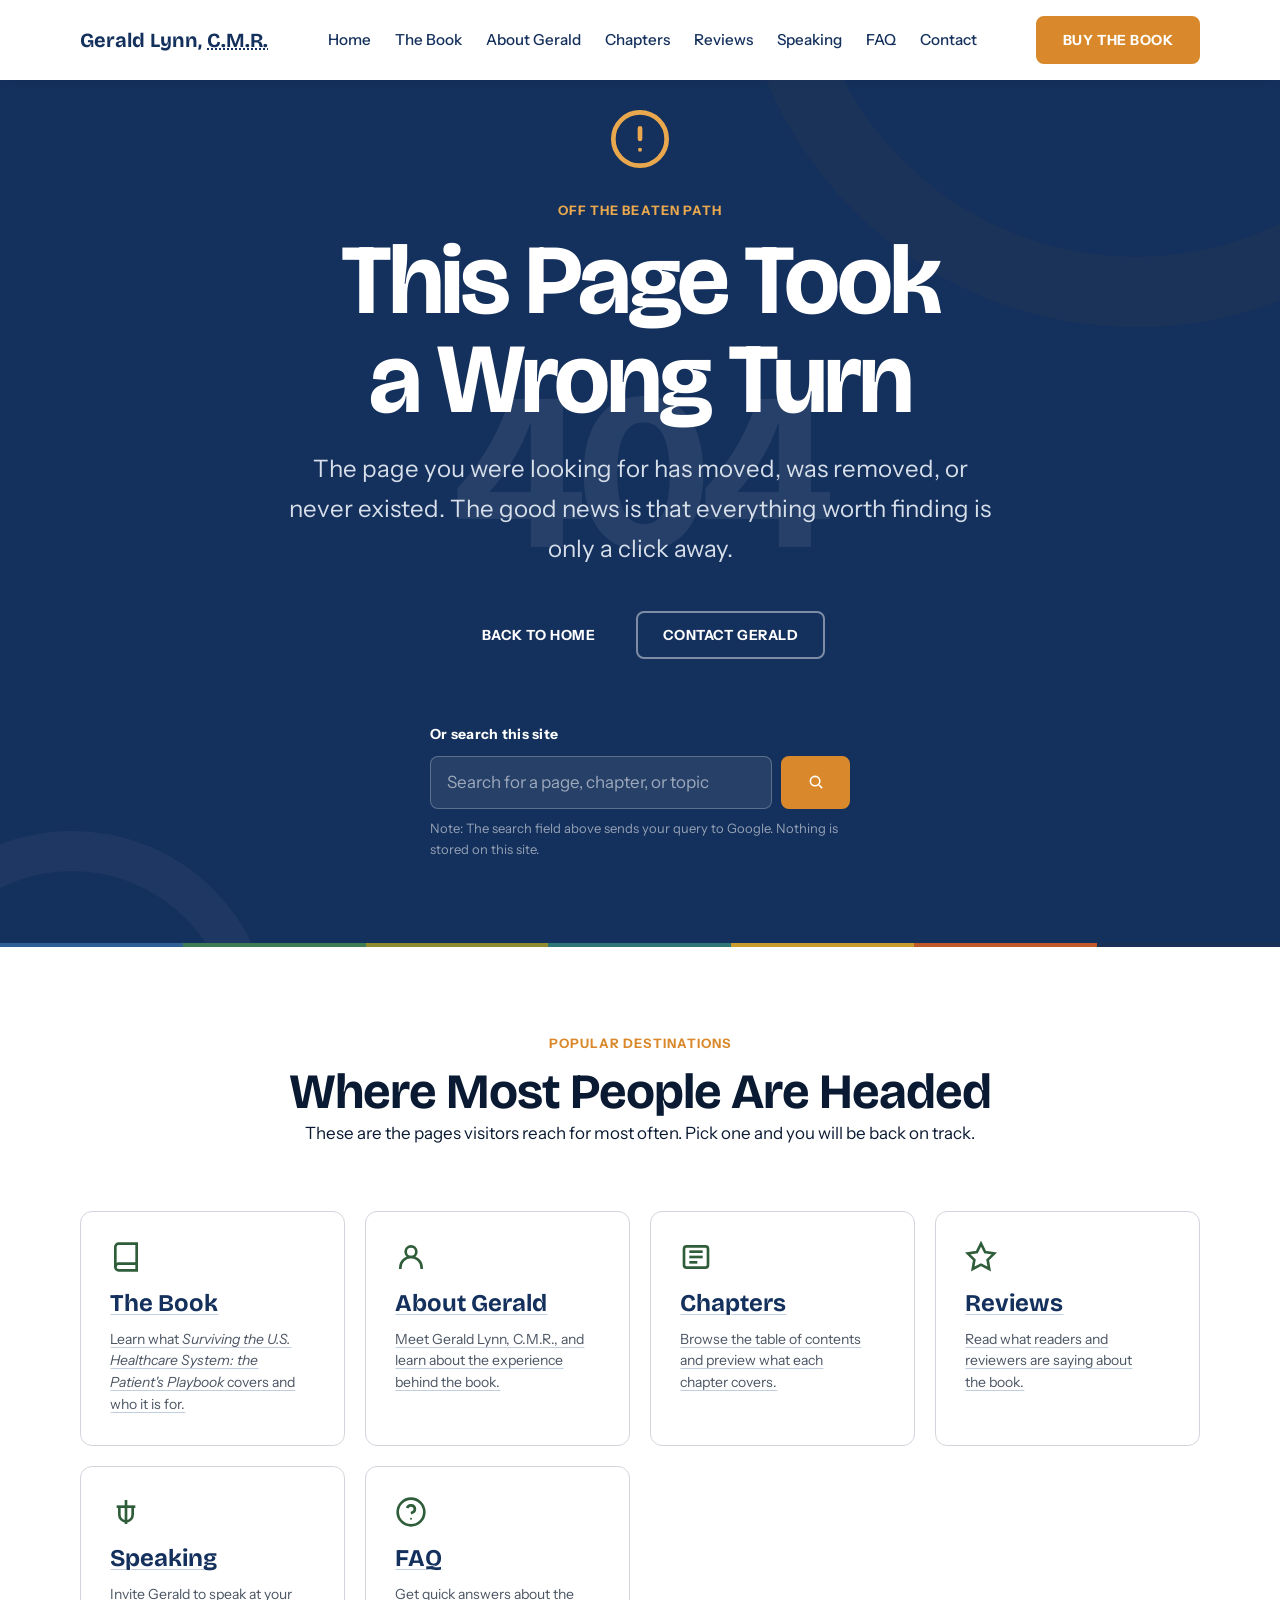
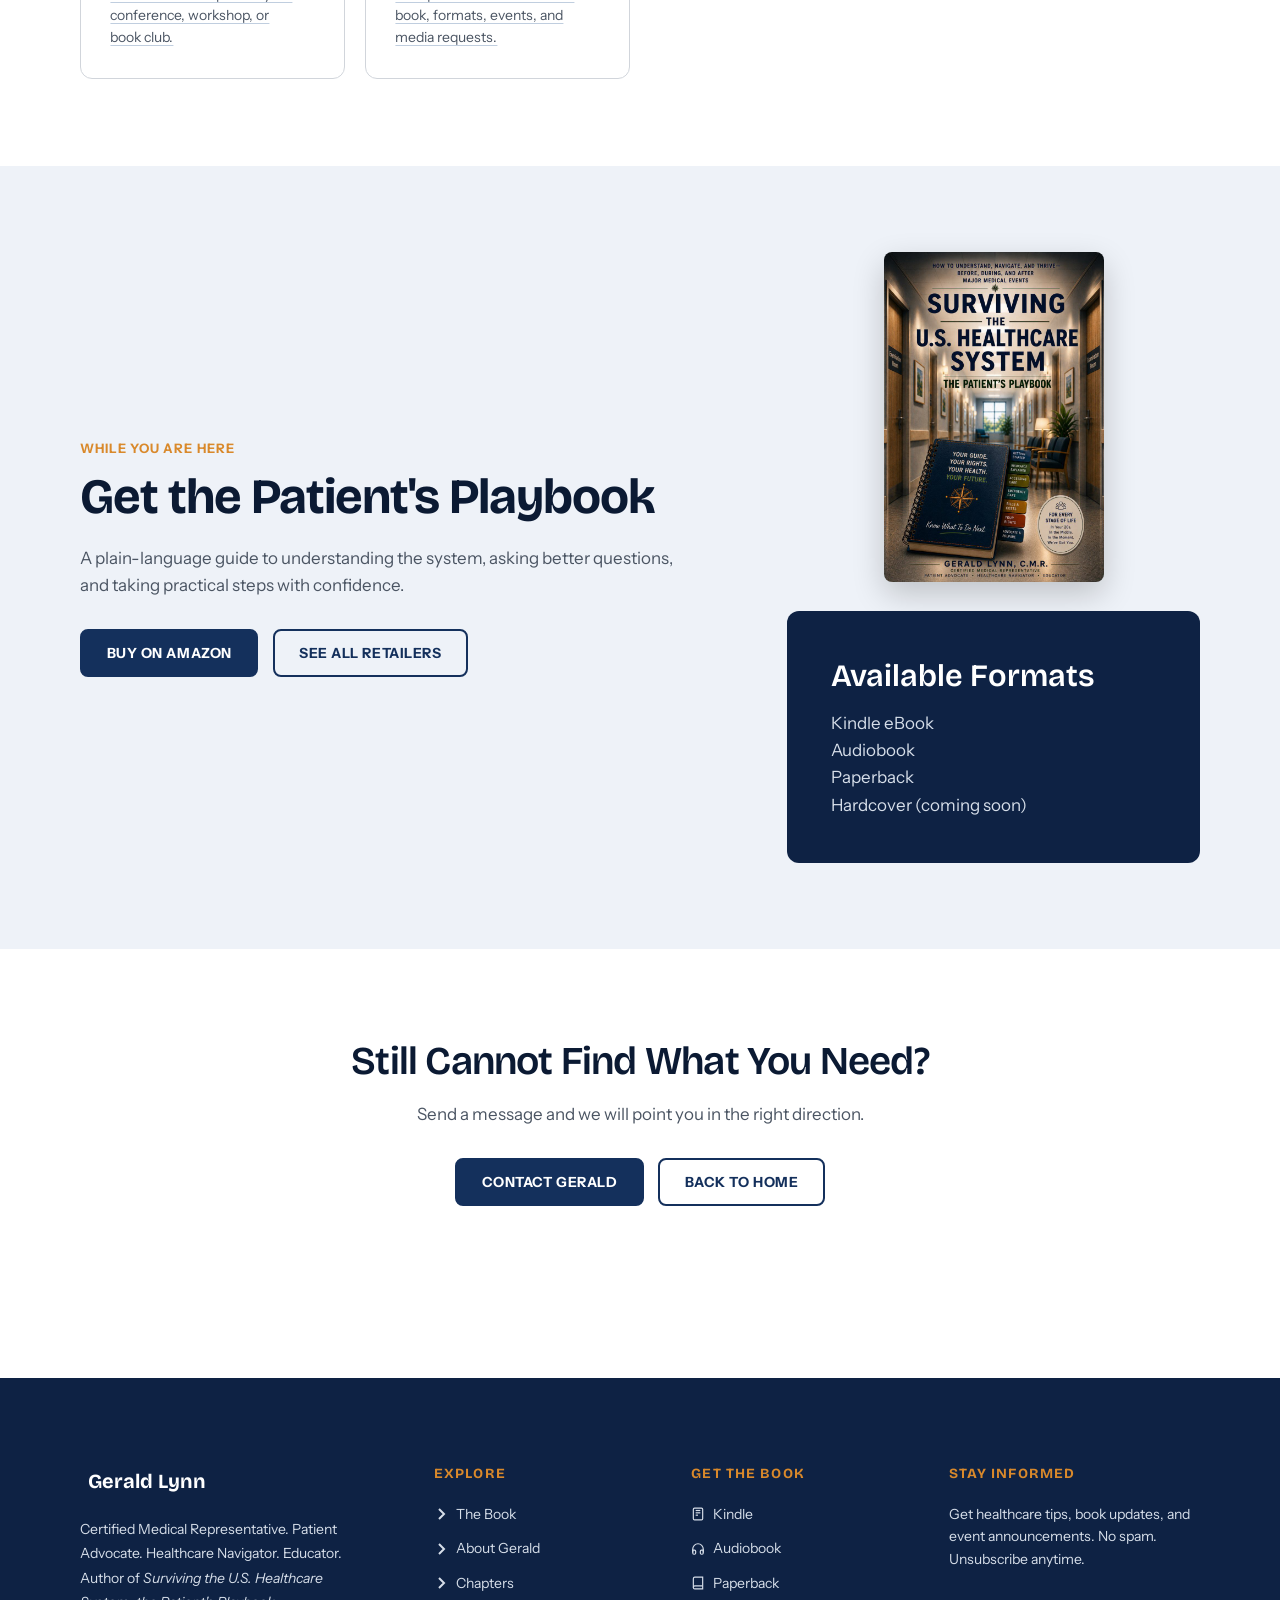
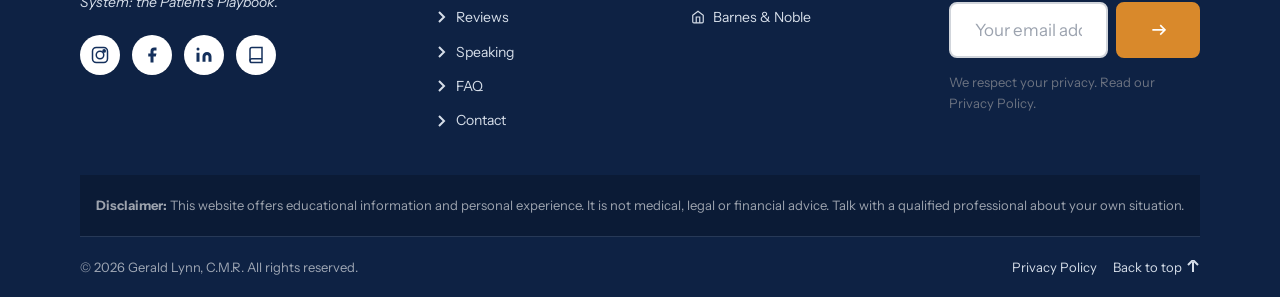
==== 404/index.html @ d7d0b66f "Add files via upload" ====
<!DOCTYPE html>
<html lang="en" dir="ltr">
<head>
  <!-- ==================================================================
       Gerald Lynn, C.M.R. - 404 Not Found
       File: 404.html  (ROOT LEVEL)
       Note: This page is served for any missing URL. All asset and link
       paths are ROOT-RELATIVE (start with /) so they resolve correctly
       no matter which URL triggered the error.
       ================================================================== -->
  <meta charset="UTF-8">
  <meta name="viewport" content="width=device-width, initial-scale=1.0">
  <meta http-equiv="X-UA-Compatible" content="IE=edge">

  <!-- Primary Meta -->
  <title>Page Not Found | Gerald Lynn, C.M.R.</title>
  <meta name="description" content="The page you were looking for could not be found. Use the links below to get back to the book, about Gerald, or the contact page.">
  <meta name="author" content="Gerald Lynn, C.M.R.">
  <meta name="robots" content="noindex, follow">

  <!-- Open Graph -->
  <meta property="og:type" content="website">
  <meta property="og:title" content="Page Not Found | Gerald Lynn, C.M.R.">
  <meta property="og:description" content="The page you were looking for could not be found.">
  <meta property="og:url" content="https://authorgeraldlynn.com/404.html">
  <meta property="og:site_name" content="Gerald Lynn, C.M.R.">
  <!-- TODO: Replace with actual OG image once Gerald provides one -->
  <meta property="og:image" content="https://authorgeraldlynn.com/assets/images/book-cover-front-800w.jpg">
  <meta property="og:image:width" content="800">
  <meta property="og:image:height" content="1200">
  <meta property="og:locale" content="en_US">

  <!-- Twitter Card -->
  <meta name="twitter:card" content="summary_large_image">
  <meta name="twitter:title" content="Page Not Found | Gerald Lynn, C.M.R.">
  <meta name="twitter:description" content="The page you were looking for could not be found.">
  <!-- TODO: Replace with actual Twitter image -->
  <meta name="twitter:image" content="https://authorgeraldlynn.com/assets/images/book-cover-front-800w.jpg">

  <!-- Favicon (TODO: Gerald to provide favicon files) -->
  <link rel="icon" href="/favicon.ico" sizes="any">
  <link rel="icon" href="/favicon.svg" type="image/svg+xml">
  <link rel="apple-touch-icon" href="/apple-touch-icon.png">

  <!-- Preconnect for Google Fonts -->
  <link rel="preconnect" href="https://fonts.googleapis.com">
  <link rel="preconnect" href="https://fonts.gstatic.com" crossorigin>

  <!-- Google Fonts: Bricolage Grotesque + Instrument Sans -->
  <link
    href="https://fonts.googleapis.com/css2?family=Bricolage+Grotesque:wght@600;700&family=Instrument+Sans:wght@400;500;700&display=swap"
    rel="stylesheet"
  >

  <!-- Stylesheets (ROOT-RELATIVE) -->
  <link rel="stylesheet" href="/css/style.css">
  <link rel="stylesheet" href="/css/header.css">
  <link rel="stylesheet" href="/css/footer.css">
  <link rel="stylesheet" href="/css/responsive.css">

  <!-- Optional: Page-specific polish for the 404 layout -->
  <style>
    /* Kept minimal and scoped so it does not leak into other pages. */
    .error-hero {
      position: relative;
      padding: var(--sp-4xl, 6rem) 0 var(--sp-3xl, 4rem);
      overflow: hidden;
    }
    .error-hero__code {
      font-family: "Bricolage Grotesque", sans-serif;
      font-weight: 700;
      font-size: clamp(6rem, 22vw, 14rem);
      line-height: 0.85;
      letter-spacing: -0.04em;
      color: var(--white);
      opacity: 0.08;
      position: absolute;
      inset: 0;
      display: flex;
      align-items: center;
      justify-content: center;
      user-select: none;
      pointer-events: none;
    }
    .error-hero__inner {
      position: relative;
      z-index: 2;
      max-width: 720px;
      margin: 0 auto;
      text-align: center;
    }
    .error-hero__icon {
      width: 64px;
      height: 64px;
      margin: 0 auto var(--sp-lg, 1.5rem);
      color: var(--gold-light, #e8c98a);
    }
    .error-hero__title {
      color: var(--white);
      margin-bottom: var(--sp-md, 1rem);
    }
    .error-hero__text {
      color: var(--text-on-navy, rgba(255,255,255,0.82));
      font-size: var(--fs-lg, 1.125rem);
      line-height: 1.65;
      margin-bottom: var(--sp-xl, 2rem);
    }
    .error-hero__actions {
      display: flex;
      flex-wrap: wrap;
      gap: var(--sp-sm, 0.75rem);
      justify-content: center;
    }
    .error-search {
      margin-top: var(--sp-2xl, 3rem);
      max-width: 420px;
      margin-left: auto;
      margin-right: auto;
      text-align: left;
    }
    .error-search__label {
      display: block;
      color: var(--white);
      font-size: var(--fs-sm, 0.875rem);
      font-weight: 700;
      margin-bottom: var(--sp-xs, 0.5rem);
      letter-spacing: 0.02em;
    }
    .error-search__form {
      display: flex;
      gap: var(--sp-xs, 0.5rem);
    }
    .error-search__input {
      flex: 1 1 auto;
      min-width: 0;
      padding: 0.75rem 1rem;
      border-radius: var(--radius-md, 8px);
      border: 1px solid rgba(255,255,255,0.25);
      background: rgba(255,255,255,0.08);
      color: var(--white);
      font-family: inherit;
      font-size: var(--fs-base, 1rem);
    }
    .error-search__input::placeholder {
      color: rgba(255,255,255,0.55);
    }
    .error-search__input:focus {
      outline: 2px solid var(--gold-light, #e8c98a);
      outline-offset: 2px;
      background: rgba(255,255,255,0.14);
    }
    .error-search__note {
      margin-top: var(--sp-xs, 0.5rem);
      font-size: var(--fs-xs, 0.75rem);
      color: rgba(255,255,255,0.55);
    }
    .error-links {
      display: grid;
      grid-template-columns: repeat(auto-fit, minmax(220px, 1fr));
      gap: var(--sp-md, 1rem);
    }
    .error-link-card {
      display: block;
      height: 100%;
      padding: var(--sp-lg, 1.5rem);
      background: var(--white, #fff);
      border: 1px solid var(--gray-200, #e5e5e5);
      border-radius: var(--radius-lg, 12px);
      text-decoration: none;
      transition: transform 0.2s ease, box-shadow 0.2s ease, border-color 0.2s ease;
    }
    .error-link-card:hover,
    .error-link-card:focus-visible {
      transform: translateY(-2px);
      box-shadow: 0 10px 30px rgba(0,0,0,0.08);
      border-color: var(--forest, #2f5d50);
      text-decoration: none;
    }
    .error-link-card__icon {
      width: 32px;
      height: 32px;
      color: var(--forest, #2f5d50);
      margin-bottom: var(--sp-sm, 0.75rem);
    }
    .error-link-card__title {
      font-family: "Bricolage Grotesque", sans-serif;
      font-weight: 700;
      font-size: var(--fs-lg, 1.125rem);
      color: var(--navy, #12263a);
      margin-bottom: var(--sp-xs, 0.5rem);
    }
    .error-link-card__desc {
      font-size: var(--fs-sm, 0.875rem);
      color: var(--text-secondary, #4a5568);
      line-height: 1.55;
      margin: 0;
    }
  </style>
</head>

<body class="page-404">

  <!-- Skip to main content (accessibility) -->
  <a href="#main-content" class="skip-link">Skip to main content</a>

  <!-- ================================================================
       SITE HEADER (ROOT-RELATIVE LINKS)
       ================================================================ -->
  <header class="site-header" role="banner">
    <div class="header__inner">

      <!-- Logo / Wordmark -->
      <a href="/index.html" class="header__logo" aria-label="Gerald Lynn, C.M.R., homepage">
        <span class="header__wordmark">Gerald Lynn, <abbr title="Certified Medical Representative">C.M.R.</abbr></span>
      </a>

      <!-- Main Navigation -->
      <nav class="nav" aria-label="Main navigation">
        <button class="nav__toggle" aria-expanded="false" aria-controls="nav-menu" aria-label="Open navigation menu" type="button">
          <span class="nav__toggle-bar"></span>
          <span class="nav__toggle-bar"></span>
          <span class="nav__toggle-bar"></span>
        </button>

        <ul class="nav__list" id="nav-menu" role="list">
          <li class="nav__item"><a href="/index.html" class="nav__link">Home</a></li>
          <li class="nav__item"><a href="/about/index.html" class="nav__link">The Book</a></li>
          <li class="nav__item"><a href="/author/index.html" class="nav__link">About Gerald</a></li>
          <li class="nav__item"><a href="/chapters/index.html" class="nav__link">Chapters</a></li>
          <li class="nav__item"><a href="/reviews/index.html" class="nav__link">Reviews</a></li>
          <li class="nav__item"><a href="/speaking/index.html" class="nav__link">Speaking</a></li>
          <li class="nav__item"><a href="/faq/index.html" class="nav__link">FAQ</a></li>
          <li class="nav__item"><a href="/contact/index.html" class="nav__link">Contact</a></li>
        </ul>
      </nav>

      <!-- Buy CTA -->
      <a href="https://www.amazon.com/dp/B0FXCZVW2J" class="btn btn--gold btn--sm header__cta" data-config="kindleUrl">
        Buy the Book
      </a>

    </div>
  </header>

  <!-- ================================================================
       MAIN CONTENT
       ================================================================ -->
  <main id="main-content" tabindex="-1">

    <!-- ==============================================================
         SECTION 1: 404 HERO
         ============================================================== -->
    <section class="page-hero page-hero--navy error-hero" aria-labelledby="error-heading">
      <div class="page-hero__pattern"></div>
      <div class="error-hero__code" aria-hidden="true">404</div>
      <div class="container">
        <div class="error-hero__inner reveal">

          <!-- Icon -->
          <svg class="error-hero__icon" viewBox="0 0 24 24" fill="none" stroke="currentColor" stroke-width="1.75" stroke-linecap="round" stroke-linejoin="round" aria-hidden="true">
            <circle cx="12" cy="12" r="10"/>
            <line x1="12" y1="8" x2="12" y2="12"/>
            <circle cx="12" cy="16" r="0.75" fill="currentColor" stroke="none"/>
          </svg>

          <span class="overline" style="color: var(--gold-light);">Off the Beaten Path</span>
          <h1 id="error-heading" class="display error-hero__title">
            This Page Took a Wrong Turn
          </h1>
          <p class="error-hero__text">
            The page you were looking for has moved, was removed, or never existed. The good news is that everything worth finding is only a click away.
          </p>

          <div class="error-hero__actions">
            <a href="/index.html" class="btn btn--primary btn--lg">Back to Home</a>
            <a href="/contact/index.html" class="btn btn--outline btn--lg" style="color: var(--white); border-color: rgba(255,255,255,0.45);">Contact Gerald</a>
          </div>

          <!-- Search form (uses Google site search; no server needed) -->
          <div class="error-search">
            <label for="error-search-input" class="error-search__label">Or search this site</label>
            <form class="error-search__form" action="https://www.google.com/search" method="GET" role="search">
              <input type="hidden" name="q" value="site:authorgeraldlynn.com">
              <input
                type="search"
                id="error-search-input"
                name="q"
                class="error-search__input"
                placeholder="Search for a page, chapter, or topic"
                aria-label="Search this site"
                autocomplete="off"
              >
              <button type="submit" class="btn btn--gold" aria-label="Search">
                <svg viewBox="0 0 20 20" width="18" height="18" fill="none" stroke="currentColor" stroke-width="2" aria-hidden="true">
                  <circle cx="9" cy="9" r="6"/>
                  <line x1="14" y1="14" x2="18" y2="18"/>
                </svg>
              </button>
            </form>
            <p class="error-search__note">
              Note: The search field above sends your query to Google. Nothing is stored on this site.
            </p>
          </div>

        </div>
      </div>
    </section>

    <!-- ==============================================================
         SECTION 2: POPULAR DESTINATIONS
         ============================================================== -->
    <section class="section" aria-labelledby="error-links-heading">
      <div class="container">

        <div class="section__header text-center reveal">
          <span class="overline">Popular Destinations</span>
          <h2 id="error-links-heading" class="section__title">Where Most People Are Headed</h2>
          <p class="section__subtitle">
            These are the pages visitors reach for most often. Pick one and you will be back on track.
          </p>
        </div>

        <div class="error-links" style="margin-top: var(--sp-2xl);">

          <!-- The Book -->
          <a href="/about/index.html" class="error-link-card reveal reveal-up">
            <svg class="error-link-card__icon" viewBox="0 0 24 24" fill="none" stroke="currentColor" stroke-width="2" aria-hidden="true">
              <path d="M4 19.5A2.5 2.5 0 0 1 6.5 17H20"/>
              <path d="M6.5 2H20v20H6.5A2.5 2.5 0 0 1 4 19.5v-15A2.5 2.5 0 0 1 6.5 2z"/>
            </svg>
            <h3 class="error-link-card__title">The Book</h3>
            <p class="error-link-card__desc">
              Learn what <em>Surviving the U.S. Healthcare System: the Patient's Playbook</em> covers and who it is for.
            </p>
          </a>

          <!-- About Gerald -->
          <a href="/author/index.html" class="error-link-card reveal reveal-up">
            <svg class="error-link-card__icon" viewBox="0 0 24 24" fill="none" stroke="currentColor" stroke-width="2" aria-hidden="true">
              <circle cx="12" cy="8" r="4"/>
              <path d="M4 21v-1a8 8 0 0 1 16 0v1"/>
            </svg>
            <h3 class="error-link-card__title">About Gerald</h3>
            <p class="error-link-card__desc">
              Meet Gerald Lynn, C.M.R., and learn about the experience behind the book.
            </p>
          </a>

          <!-- Chapters -->
          <a href="/chapters/index.html" class="error-link-card reveal reveal-up">
            <svg class="error-link-card__icon" viewBox="0 0 24 24" fill="none" stroke="currentColor" stroke-width="2" aria-hidden="true">
              <rect x="3" y="4" width="18" height="16" rx="2"/>
              <line x1="7" y1="8" x2="17" y2="8"/>
              <line x1="7" y1="12" x2="17" y2="12"/>
              <line x1="7" y1="16" x2="13" y2="16"/>
            </svg>
            <h3 class="error-link-card__title">Chapters</h3>
            <p class="error-link-card__desc">
              Browse the table of contents and preview what each chapter covers.
            </p>
          </a>

          <!-- Reviews -->
          <a href="/reviews/index.html" class="error-link-card reveal reveal-up">
            <svg class="error-link-card__icon" viewBox="0 0 24 24" fill="none" stroke="currentColor" stroke-width="2" aria-hidden="true">
              <polygon points="12 2 15.09 8.26 22 9.27 17 14.14 18.18 21.02 12 17.77 5.82 21.02 7 14.14 2 9.27 8.91 8.26 12 2"/>
            </svg>
            <h3 class="error-link-card__title">Reviews</h3>
            <p class="error-link-card__desc">
              Read what readers and reviewers are saying about the book.
            </p>
          </a>

          <!-- Speaking -->
          <a href="/speaking/index.html" class="error-link-card reveal reveal-up">
            <svg class="error-link-card__icon" viewBox="0 0 24 24" fill="none" stroke="currentColor" stroke-width="2" aria-hidden="true">
              <path d="M12 3v18"/>
              <path d="M5 8h14"/>
              <path d="M7 8v6a5 5 0 0 0 10 0V8"/>
            </svg>
            <h3 class="error-link-card__title">Speaking</h3>
            <p class="error-link-card__desc">
              Invite Gerald to speak at your conference, workshop, or book club.
            </p>
          </a>

          <!-- FAQ -->
          <a href="/faq/index.html" class="error-link-card reveal reveal-up">
            <svg class="error-link-card__icon" viewBox="0 0 24 24" fill="none" stroke="currentColor" stroke-width="2" aria-hidden="true">
              <circle cx="12" cy="12" r="10"/>
              <path d="M9.09 9a3 3 0 0 1 5.83 1c0 2-3 3-3 3"/>
              <circle cx="12" cy="17" r="0.75" fill="currentColor" stroke="none"/>
            </svg>
            <h3 class="error-link-card__title">FAQ</h3>
            <p class="error-link-card__desc">
              Get quick answers about the book, formats, events, and media requests.
            </p>
          </a>

        </div>
      </div>
    </section>

    <!-- ==============================================================
         SECTION 3: BUY THE BOOK CTA
         ============================================================== -->
    <section class="section section--ice" aria-labelledby="error-buy-heading">
      <div class="container">
        <div class="grid-60-40" style="align-items: center;">

          <div class="reveal reveal-left">
            <span class="overline">While You Are Here</span>
            <h2 id="error-buy-heading" class="section__title" style="margin-bottom: var(--sp-md);">
              Get the Patient's Playbook
            </h2>
            <p class="text-secondary" style="margin-bottom: var(--sp-lg);">
              A plain-language guide to understanding the system, asking better questions, and taking practical steps with confidence.
            </p>
            <div style="display: flex; flex-wrap: wrap; gap: var(--sp-sm);">
              <a href="https://www.amazon.com/dp/B0FXCZVW2J" target="_blank" rel="noopener noreferrer" class="btn btn--primary btn--lg" data-config="kindleUrl">Buy on Amazon</a>
              <a href="/buy/index.html" class="btn btn--outline btn--lg">See All Retailers</a>
            </div>
          </div>

          <div class="reveal reveal-right">
            <img
              src="/assets/images/book-cover-front-800w.jpg"
              alt="Cover of Surviving the U.S. Healthcare System: the Patient's Playbook"
              width="800"
              height="1200"
              loading="lazy"
              decoding="async"
              style="display: block; width: min(100%, 220px); height: auto; margin: 0 auto var(--sp-lg); border-radius: var(--radius-md, 8px); box-shadow: 0 12px 32px rgba(0,0,0,0.2);"
            >
            <div class="panel panel--navy" style="padding: var(--sp-xl);">
              <h3 class="h4" style="color: var(--white); margin-bottom: var(--sp-sm);">Available Formats</h3>
              <ul class="check-list" style="color: var(--text-on-navy);">
                <li>Kindle eBook</li>
                <li>Audiobook</li>
                <li>Paperback</li>
                <li>Hardcover (coming soon)</li>
              </ul>
            </div>
          </div>

        </div>
      </div>
    </section>

    <!-- ==============================================================
         SECTION 4: FINAL FALLBACK
         ============================================================== -->
    <section class="section" aria-labelledby="error-fallback-heading">
      <div class="container container--narrow text-center reveal">
        <h2 id="error-fallback-heading" class="h3" style="margin-bottom: var(--sp-sm);">
          Still Cannot Find What You Need?
        </h2>
        <p class="text-secondary" style="margin-bottom: var(--sp-lg);">
          Send a message and we will point you in the right direction.
        </p>
        <div style="display: flex; flex-wrap: wrap; gap: var(--sp-sm); justify-content: center;">
          <a href="/contact/index.html" class="btn btn--primary btn--lg">Contact Gerald</a>
          <a href="/index.html" class="btn btn--outline btn--lg">Back to Home</a>
        </div>
      </div>
    </section>

  </main>

  <!-- ================================================================
       SITE FOOTER (ROOT-RELATIVE LINKS)
       ================================================================ -->
  <footer class="site-footer" role="contentinfo">
    <div class="footer-main container">
      <div class="footer-grid">

        <!-- Column 1: About -->
        <div class="footer-about">
          <a href="/index.html" class="footer-about__logo" aria-label="Gerald Lynn - Home">
            <span class="footer-about__logo-mark" aria-hidden="true"></span>
            <span class="footer-about__logo-name">Gerald Lynn</span>
          </a>
          <p class="footer-about__desc">
            Certified Medical Representative. Patient Advocate. Healthcare Navigator. Educator. Author of <em>Surviving the U.S. Healthcare System: the Patient's Playbook</em>.
          </p>
          <div class="footer-social">
            <a href="https://www.instagram.com/geraldlynn.author/" target="_blank" rel="noopener noreferrer" class="social-icon" aria-label="Instagram">
              <svg viewBox="0 0 24 24" fill="none" stroke="currentColor" stroke-width="2"><rect x="2" y="2" width="20" height="20" rx="5"/><circle cx="12" cy="12" r="5"/><circle cx="17.5" cy="6.5" r="1.5" fill="currentColor"/></svg>
            </a>
            <a href="https://www.facebook.com/p/Gerald-Lynn-61577333356109/" target="_blank" rel="noopener noreferrer" class="social-icon" aria-label="Facebook">
              <svg viewBox="0 0 24 24" fill="currentColor"><path d="M18 2h-3a5 5 0 0 0-5 5v3H7v4h3v8h4v-8h3l1-4h-4V7a1 1 0 0 1 1-1h3z"/></svg>
            </a>
            <a href="https://www.linkedin.com/in/gerald-lynn-c-m-r-1866a930" target="_blank" rel="noopener noreferrer" class="social-icon" aria-label="LinkedIn">
              <svg viewBox="0 0 24 24" fill="currentColor"><path d="M16 8a6 6 0 0 1 6 6v7h-4v-7a2 2 0 0 0-4 0v7h-4v-7a6 6 0 0 1 6-6z"/><rect x="2" y="9" width="4" height="12"/><circle cx="4" cy="4" r="2"/></svg>
            </a>
            <a href="https://www.goodreads.com/author/show/60993565.Gerald_Lynn_C_M_R_" target="_blank" rel="noopener noreferrer" class="social-icon" aria-label="Goodreads">
              <svg viewBox="0 0 24 24" fill="none" stroke="currentColor" stroke-width="2"><path d="M4 19.5A2.5 2.5 0 0 1 6.5 17H20"/><path d="M6.5 2H20v20H6.5A2.5 2.5 0 0 1 4 19.5v-15A2.5 2.5 0 0 1 6.5 2z"/></svg>
            </a>
          </div>
        </div>

        <!-- Column 2: Pages -->
        <div>
          <h3 class="footer-heading">Explore</h3>
          <div class="footer-links">
            <a href="/about/index.html" class="footer-link">
              <svg viewBox="0 0 14 14" fill="none" stroke="currentColor" stroke-width="2"><path d="M5 2l5 5-5 5"/></svg> The Book
            </a>
            <a href="/author/index.html" class="footer-link">
              <svg viewBox="0 0 14 14" fill="none" stroke="currentColor" stroke-width="2"><path d="M5 2l5 5-5 5"/></svg> About Gerald
            </a>
            <a href="/chapters/index.html" class="footer-link">
              <svg viewBox="0 0 14 14" fill="none" stroke="currentColor" stroke-width="2"><path d="M5 2l5 5-5 5"/></svg> Chapters
            </a>
            <a href="/reviews/index.html" class="footer-link">
              <svg viewBox="0 0 14 14" fill="none" stroke="currentColor" stroke-width="2"><path d="M5 2l5 5-5 5"/></svg> Reviews
            </a>
            <a href="/speaking/index.html" class="footer-link">
              <svg viewBox="0 0 14 14" fill="none" stroke="currentColor" stroke-width="2"><path d="M5 2l5 5-5 5"/></svg> Speaking
            </a>
            <a href="/faq/index.html" class="footer-link">
              <svg viewBox="0 0 14 14" fill="none" stroke="currentColor" stroke-width="2"><path d="M5 2l5 5-5 5"/></svg> FAQ
            </a>
            <a href="/contact/index.html" class="footer-link">
              <svg viewBox="0 0 14 14" fill="none" stroke="currentColor" stroke-width="2"><path d="M5 2l5 5-5 5"/></svg> Contact
            </a>
          </div>
        </div>

        <!-- Column 3: Get the Book -->
        <div>
          <h3 class="footer-heading">Get the Book</h3>
          <div class="footer-buy-links">
            <a href="https://www.amazon.com/dp/B0FXCZVW2J" target="_blank" rel="noopener noreferrer" class="footer-buy-link">
              <svg viewBox="0 0 24 24" fill="none" stroke="currentColor" stroke-width="2"><rect x="4" y="2" width="16" height="20" rx="2"/><line x1="8" y1="6" x2="16" y2="6"/><line x1="8" y1="10" x2="16" y2="10"/><line x1="8" y1="14" x2="12" y2="14"/></svg> Kindle
            </a>
            <a href="https://www.audible.com/pd/Surviving-the-US-Healthcare-System-Audiobook/B0GWP8TRR7" target="_blank" rel="noopener noreferrer" class="footer-buy-link">
              <svg viewBox="0 0 24 24" fill="none" stroke="currentColor" stroke-width="2"><path d="M3 18v-6a9 9 0 0 1 18 0v6"/><path d="M21 19a2 2 0 0 1-2 2h-1a2 2 0 0 1-2-2v-3a2 2 0 0 1 2-2h3v5z"/><path d="M3 19a2 2 0 0 0 2 2h1a2 2 0 0 0 2-2v-3a2 2 0 0 0-2-2H3v5z"/></svg> Audiobook
            </a>
            <a href="https://www.amazon.com/dp/B0FXDBZVSS" target="_blank" rel="noopener noreferrer" class="footer-buy-link">
              <svg viewBox="0 0 24 24" fill="none" stroke="currentColor" stroke-width="2"><path d="M4 19.5A2.5 2.5 0 0 1 6.5 17H20"/><path d="M6.5 2H20v20H6.5A2.5 2.5 0 0 1 4 19.5v-15A2.5 2.5 0 0 1 6.5 2z"/></svg> Paperback
            </a>
            <!-- TODO(GERALD): Hardcover link pending -->
            <a href="#" data-config="hardcoverUrl" class="footer-buy-link">
              <svg viewBox="0 0 24 24" fill="none" stroke="currentColor" stroke-width="2"><path d="M4 19.5A2.5 2.5 0 0 1 6.5 17H20"/><path d="M6.5 2H20v20H6.5A2.5 2.5 0 0 1 4 19.5v-15A2.5 2.5 0 0 1 6.5 2z"/><line x1="9" y1="6" x2="17" y2="6"/></svg> Hardcover
            </a>
            <a href="https://www.barnesandnoble.com/w/surviving-the-us-healthcare-system-gerald-lynn-c-m-r/1148602416?ean=9798349539831" target="_blank" rel="noopener noreferrer" class="footer-buy-link">
              <svg viewBox="0 0 24 24" fill="none" stroke="currentColor" stroke-width="2"><path d="M3 9l9-7 9 7v11a2 2 0 0 1-2 2H5a2 2 0 0 1-2-2z"/><polyline points="9 22 9 12 15 12 15 22"/></svg> Barnes &amp; Noble
            </a>
          </div>
        </div>

        <!-- Column 4: Newsletter -->
        <div class="footer-newsletter">
          <h3 class="footer-heading">Stay Informed</h3>
          <p class="footer-newsletter__desc">
            Get healthcare tips, book updates, and event announcements. No spam. Unsubscribe anytime.
          </p>
          <form class="newsletter-inline" id="footer-newsletter-form" data-form="newsletter" novalidate>
            <label for="footer-newsletter-email" class="sr-only">Email address</label>
            <input type="email" id="footer-newsletter-email" name="email" class="form-input" placeholder="Your email address" required autocomplete="email" aria-required="true">
            <div class="form-hp" aria-hidden="true">
              <label for="footer-nl-hp">Leave blank</label>
              <input type="text" id="footer-nl-hp" name="_gotcha" tabindex="-1" autocomplete="off">
            </div>
            <button type="submit" class="btn btn-on-dark">
              <svg viewBox="0 0 20 20" width="18" height="18" fill="none" stroke="currentColor" stroke-width="2" aria-hidden="true"><path d="M3 10h14M13 4l6 6-6 6"/></svg>
              <span class="sr-only">Subscribe</span>
            </button>
          </form>
          <div class="form-message form-message--success" id="footer-nl-success" role="alert" aria-live="polite" style="display:none;">
            <svg viewBox="0 0 20 20" width="20" height="20" fill="none" stroke="currentColor" stroke-width="2"><circle cx="10" cy="10" r="8"/><path d="M7 10l2 2 4-4"/></svg>
            You're subscribed. Welcome aboard.
          </div>
          <p class="footer-newsletter__note">We respect your privacy. Read our <a href="/privacy/index.html">Privacy Policy</a>.</p>
        </div>

      </div>
    </div>

    <!-- Disclaimer -->
    <div class="container">
      <div class="footer-disclaimer">
        <strong>Disclaimer:</strong> This website offers educational information and personal experience. It is not medical, legal or financial advice. Talk with a qualified professional about your own situation.
      </div>
    </div>

    <!-- Bottom bar: copyright and legal -->
    <div class="container">
      <div class="footer-bottom">
        <div class="footer-bottom__inner">
          <p class="footer-copyright">
            &copy; <span class="js-year">2025</span> Gerald Lynn, C.M.R. All rights reserved.
          </p>
          <div class="footer-legal">
            <a href="/privacy/index.html">Privacy Policy</a>
            <a href="#top" class="footer-back-to-top">
              Back to top
              <svg viewBox="0 0 14 14" fill="none" stroke="currentColor" stroke-width="2" aria-hidden="true"><path d="M7 12V2M2 5l5-5 5 5"/></svg>
            </a>
          </div>
        </div>
      </div>
    </div>
  </footer>

  <!-- Back to top button -->
  <button
    class="back-to-top"
    aria-label="Back to top"
    type="button"
    hidden
  >
    <svg width="24" height="24" viewBox="0 0 24 24" fill="none" stroke="currentColor" stroke-width="2.5" stroke-linecap="round" stroke-linejoin="round" aria-hidden="true">
      <polyline points="18 15 12 9 6 15"/>
    </svg>
  </button>

  <!-- ================================================================
       MAIN SCRIPTS (ROOT-RELATIVE)
       ================================================================ -->
  <script src="/js/main.js" defer></script>
  <script src="/js/animations.js" defer></script>
  <script src="/js/forms.js" defer></script>
  <script src="/js/nav.js" defer></script>

</body>
</html>
---- css/style.css ----
/* css/style.css
 * Gerald Lynn Author Website — Master Stylesheet
 * ================================================
 * Tech: Plain CSS, no preprocessors, no frameworks
 * Fonts: Bricolage Grotesque (600, 700) + Instrument Sans (400, 500, 700)
 * Loaded via Google Fonts <link> in HTML <head> with font-display=swap
 *
 * Design concept: "The Patient's Playbook"
 * Spiral-binder tabs from the book cover become the site's signature motif
 * Deep navy + compass gold + forest green + cream warmth
 * Editorial, asymmetric, confident — never generic
 */


/* ==========================================================================
   SECTION 1: CSS CUSTOM PROPERTIES
   All colors, spacing, type, shadows, transitions, z-layers defined here.
   Every component reads from these variables for easy theming.
   ========================================================================== */

:root {
  /* ---- Core Palette ---- */
  --ink:              #0B1A33;
  --navy:             #14305C;
  --navy-deep:        #0E2244;
  --navy-mid:         #1A3A6B;
  --gold:             #D9892B;
  --gold-light:       #E9A84E;
  --gold-pale:        #F5D9A8;
  --gold-dark:        #B8721F;
  --forest:           #2F5D3A;
  --forest-light:     #3E7A52;
  --cream:            #F3EEE3;
  --cream-dark:       #E8DFD0;
  --brown:            #6B4A2B;
  --brown-light:      #8B6A4B;
  --white:            #FFFFFF;
  --off-white:        #F7F8FA;
  --ice:              #EEF2F8;
  --ice-dark:         #DCE3EF;

  /* ---- Neutral Grays ---- */
  --gray-50:          #F9FAFB;
  --gray-100:         #E8EAED;
  --gray-150:         #DFE1E6;
  --gray-200:         #D1D5DB;
  --gray-300:         #9CA3AF;
  --gray-400:         #6B7280;
  --gray-500:         #4B5563;
  --gray-600:         #374151;
  --gray-700:         #1F2937;
  --black:            #111111;

  /* ---- Seven Tab Colors (from the cover spiral-binder tabs) ---- */
  --tab-blue:         #2F5F94;
  --tab-green:        #3E7A52;
  --tab-olive:        #8E8A2E;
  --tab-teal:         #2E7676;
  --tab-mustard:      #C99A2E;
  --tab-orange:       #C0582A;
  --tab-navy:         #1B2F57;

  /* ---- Tab color light variants (for backgrounds) ---- */
  --tab-blue-light:   #E8EFF7;
  --tab-green-light:  #E6F2EB;
  --tab-olive-light:  #F4F3E0;
  --tab-teal-light:   #E2F1F1;
  --tab-mustard-light:#FBF2DD;
  --tab-orange-light: #FBEEE7;
  --tab-navy-light:   #E3E8F0;

  /* ---- Semantic Aliases ---- */
  --text-primary:     var(--ink);
  --text-secondary:   var(--gray-500);
  --text-muted:       var(--gray-400);
  --text-on-dark:     var(--off-white);
  --text-on-navy:     #D6DEE9;
  --text-on-gold:     var(--ink);
  --link-color:       var(--tab-blue);
  --link-hover:       var(--navy);
  --focus-ring:       var(--gold);
  --error:            #B91C1C;
  --error-light:      #DC2626;
  --error-bg:         #FEF2F2;
  --error-border:     #FECACA;
  --success:          #166534;
  --success-light:    #22C55E;
  --success-bg:       #F0FDF4;
  --success-border:   #BBF7D0;
  --warning:          #92400E;
  --warning-bg:       #FFFBEB;
  --info:             var(--tab-blue);
  --info-bg:          var(--tab-blue-light);

  /* ---- Typography Scale (fluid with clamp) ---- */
  --fs-2xs:   clamp(0.6875rem, 0.65rem  + 0.15vw, 0.75rem);
  --fs-xs:    clamp(0.75rem,   0.7rem   + 0.25vw, 0.8125rem);
  --fs-sm:    clamp(0.8125rem, 0.775rem + 0.25vw, 0.875rem);
  --fs-base:  clamp(0.9375rem, 0.9rem   + 0.2vw,  1.0625rem);
  --fs-md:    clamp(1.0625rem, 1rem     + 0.35vw, 1.25rem);
  --fs-lg:    clamp(1.25rem,   1.15rem  + 0.5vw,  1.5rem);
  --fs-xl:    clamp(1.5rem,    1.3rem   + 0.8vw,  2rem);
  --fs-2xl:   clamp(1.875rem,  1.5rem   + 1.2vw,  2.625rem);
  --fs-3xl:   clamp(2.25rem,   1.8rem   + 1.6vw,  3.25rem);
  --fs-4xl:   clamp(2.75rem,   2rem     + 2.5vw,  4.25rem);
  --fs-5xl:   clamp(3.25rem,   2.5rem   + 3vw,    5rem);
  --fs-display: clamp(3.75rem, 2.8rem   + 4vw,    6.5rem);

  /* ---- Line heights ---- */
  --lh-none:     1;
  --lh-tight:    1.15;
  --lh-snug:     1.3;
  --lh-normal:   1.6;
  --lh-relaxed:  1.75;
  --lh-loose:    2;

  /* ---- Letter spacing ---- */
  --ls-tighter:  -0.03em;
  --ls-tight:    -0.02em;
  --ls-normal:    0;
  --ls-wide:      0.04em;
  --ls-wider:     0.06em;
  --ls-caps:      0.08em;
  --ls-mega:      0.12em;

  /* ---- Font families ---- */
  --ff-heading: "Bricolage Grotesque", "Segoe UI", system-ui, sans-serif;
  --ff-body:    "Instrument Sans", "Segoe UI", system-ui, sans-serif;
  --ff-mono:    "JetBrains Mono", "Fira Code", "Consolas", monospace;

  /* ---- Spacing Scale (fluid) ---- */
  --sp-3xs:  clamp(0.125rem, 0.1rem  + 0.1vw,  0.1875rem);
  --sp-2xs:  clamp(0.25rem,  0.2rem  + 0.15vw, 0.375rem);
  --sp-xs:   clamp(0.5rem,   0.45rem + 0.2vw,  0.625rem);
  --sp-sm:   clamp(0.75rem,  0.65rem + 0.3vw,  1rem);
  --sp-md:   clamp(1rem,     0.85rem + 0.5vw,  1.5rem);
  --sp-lg:   clamp(1.5rem,   1.2rem  + 0.8vw,  2rem);
  --sp-xl:   clamp(2rem,     1.5rem  + 1.5vw,  3rem);
  --sp-2xl:  clamp(3rem,     2rem    + 2.5vw,  4.5rem);
  --sp-3xl:  clamp(4rem,     3rem    + 3vw,    6rem);
  --sp-4xl:  clamp(5rem,     3.5rem  + 4vw,    8rem);
  --sp-5xl:  clamp(6rem,     4rem    + 5vw,   10rem);

  /* ---- Border Radius ---- */
  --radius-xs:   2px;
  --radius-sm:   4px;
  --radius-md:   8px;
  --radius-lg:   12px;
  --radius-xl:   16px;
  --radius-2xl:  24px;
  --radius-full: 9999px;

  /* ---- Shadows ---- */
  --shadow-xs:     0 1px 2px rgba(11, 26, 51, 0.04);
  --shadow-sm:     0 1px 3px rgba(11, 26, 51, 0.08), 0 1px 2px rgba(11, 26, 51, 0.04);
  --shadow-md:     0 4px 8px rgba(11, 26, 51, 0.08), 0 2px 4px rgba(11, 26, 51, 0.04);
  --shadow-lg:     0 10px 24px rgba(11, 26, 51, 0.1), 0 4px 8px rgba(11, 26, 51, 0.05);
  --shadow-xl:     0 20px 40px rgba(11, 26, 51, 0.12), 0 8px 16px rgba(11, 26, 51, 0.06);
  --shadow-2xl:    0 32px 64px rgba(11, 26, 51, 0.14), 0 16px 32px rgba(11, 26, 51, 0.08);
  --shadow-inner:  inset 0 2px 4px rgba(11, 26, 51, 0.06);
  --shadow-gold:   0 4px 16px rgba(217, 137, 43, 0.25);
  --shadow-gold-lg:0 8px 32px rgba(217, 137, 43, 0.3);
  --shadow-navy:   0 4px 16px rgba(20, 48, 92, 0.2);
  --shadow-up:     0 -4px 12px rgba(11, 26, 51, 0.06);

  /* ---- Transitions ---- */
  --ease-out:       cubic-bezier(0.25, 0.46, 0.45, 0.94);
  --ease-in-out:    cubic-bezier(0.42, 0, 0.58, 1);
  --ease-spring:    cubic-bezier(0.34, 1.56, 0.64, 1);
  --ease-smooth:    cubic-bezier(0.4, 0, 0.2, 1);
  --duration-fast:  150ms;
  --duration-base:  250ms;
  --duration-slow:  400ms;
  --duration-slower:600ms;
  --duration-paint: 800ms;

  /* ---- Z-Index Layers ---- */
  --z-deep:     -1;
  --z-base:      1;
  --z-raised:    10;
  --z-sticky:    100;
  --z-header:    200;
  --z-dropdown:  250;
  --z-overlay:   300;
  --z-modal:     400;
  --z-toast:     500;
  --z-max:       9999;

  /* ---- Container ---- */
  --container-max:    1200px;
  --container-narrow: 800px;
  --container-wide:   1400px;
  --container-pad:    clamp(1rem, 0.5rem + 2vw, 2rem);

  /* ---- Header height (used for offset calculations) ---- */
  --header-height:    72px;

  /* ---- Announcement bar height ---- */
  --announcement-height: 40px;
}


/* ==========================================================================
   SECTION 2: CSS RESET
   Modern reset: box-sizing, margin/padding strip, media defaults,
   form inheritance, smooth scrolling.
   ========================================================================== */

*,
*::before,
*::after {
  box-sizing: border-box;
  margin: 0;
  padding: 0;
}

html {
  scroll-behavior: smooth;
  scroll-padding-top: calc(var(--header-height) + var(--sp-lg));
  -webkit-text-size-adjust: 100%;
  -moz-text-size-adjust: 100%;
  text-size-adjust: 100%;
  hanging-punctuation: first last;
}

body {
  min-height: 100vh;
  min-height: 100dvh;
  font-family: var(--ff-body);
  font-size: var(--fs-base);
  font-weight: 400;
  line-height: var(--lh-normal);
  color: var(--text-primary);
  background-color: var(--white);
  -webkit-font-smoothing: antialiased;
  -moz-osx-font-smoothing: grayscale;
  text-rendering: optimizeLegibility;
}

/* Reset media elements */
img,
picture,
video,
canvas,
svg {
  display: block;
  max-width: 100%;
  height: auto;
}

img {
  font-style: italic;
  vertical-align: middle;
  background-repeat: no-repeat;
  background-size: cover;
  shape-margin: 0.75rem;
}

/* Reset form elements to inherit font */
input,
button,
textarea,
select {
  font: inherit;
  color: inherit;
}

button {
  cursor: pointer;
  border: none;
  background: none;
  -webkit-tap-highlight-color: transparent;
}

a {
  color: inherit;
  text-decoration: none;
  -webkit-tap-highlight-color: transparent;
}

ul,
ol {
  list-style: none;
}

h1, h2, h3, h4, h5, h6 {
  overflow-wrap: break-word;
  text-wrap: balance;
}

p {
  overflow-wrap: break-word;
  text-wrap: pretty;
}

table {
  border-collapse: collapse;
  border-spacing: 0;
}

fieldset {
  border: none;
}

legend {
  padding: 0;
}

:where(dialog) {
  padding: 0;
}

/* Remove default search cancel button */
input[type="search"]::-webkit-search-cancel-button,
input[type="search"]::-webkit-search-decoration {
  -webkit-appearance: none;
}

/* Remove spinner from number inputs */
input[type="number"]::-webkit-inner-spin-button,
input[type="number"]::-webkit-outer-spin-button {
  -webkit-appearance: none;
  margin: 0;
}

input[type="number"] {
  -moz-appearance: textfield;
}

/* Selection color */
::selection {
  background-color: var(--gold);
  color: var(--ink);
}

::-moz-selection {
  background-color: var(--gold);
  color: var(--ink);
}

/* Placeholder color */
::placeholder {
  color: var(--gray-300);
  opacity: 1;
}

/* Scrollbar styling (webkit) */
::-webkit-scrollbar {
  width: 10px;
  height: 10px;
}

::-webkit-scrollbar-track {
  background: var(--gray-50);
}

::-webkit-scrollbar-thumb {
  background: var(--gray-300);
  border-radius: var(--radius-full);
  border: 2px solid var(--gray-50);
}

::-webkit-scrollbar-thumb:hover {
  background: var(--gray-400);
}


/* ==========================================================================
   SECTION 3: BASE TYPOGRAPHY
   Headings, body text, special text classes, blockquotes.
   ========================================================================== */

h1, .h1 {
  font-family: var(--ff-heading);
  font-size: var(--fs-4xl);
  font-weight: 700;
  line-height: var(--lh-tight);
  letter-spacing: var(--ls-tight);
  color: var(--ink);
}

h2, .h2 {
  font-family: var(--ff-heading);
  font-size: var(--fs-3xl);
  font-weight: 700;
  line-height: var(--lh-tight);
  letter-spacing: var(--ls-tight);
  color: var(--ink);
}

h3, .h3 {
  font-family: var(--ff-heading);
  font-size: var(--fs-2xl);
  font-weight: 600;
  line-height: var(--lh-snug);
  color: var(--ink);
}

h4, .h4 {
  font-family: var(--ff-heading);
  font-size: var(--fs-xl);
  font-weight: 600;
  line-height: var(--lh-snug);
  color: var(--ink);
}

h5, .h5 {
  font-family: var(--ff-heading);
  font-size: var(--fs-lg);
  font-weight: 600;
  line-height: var(--lh-snug);
  color: var(--ink);
}

h6, .h6 {
  font-family: var(--ff-heading);
  font-size: var(--fs-md);
  font-weight: 600;
  line-height: var(--lh-snug);
  color: var(--text-secondary);
  text-transform: uppercase;
  letter-spacing: var(--ls-caps);
}

/* Display heading — extra large for hero sections */
.display {
  font-family: var(--ff-heading);
  font-size: var(--fs-display);
  font-weight: 700;
  line-height: var(--lh-none);
  letter-spacing: var(--ls-tighter);
  color: var(--ink);
}

/* Lead paragraph — intro text under headings */
.lead {
  font-size: var(--fs-lg);
  line-height: var(--lh-relaxed);
  color: var(--text-secondary);
  max-width: 65ch;
}

/* Body text size variants */
.text-lg {
  font-size: var(--fs-md);
  line-height: var(--lh-relaxed);
}

.text-sm,
.small-text {
  font-size: var(--fs-sm);
}

.text-xs,
.xs-text {
  font-size: var(--fs-xs);
}

.text-2xs {
  font-size: var(--fs-2xs);
}

/* Overline — small label above headings */
.overline {
  font-family: var(--ff-body);
  font-size: var(--fs-xs);
  font-weight: 700;
  text-transform: uppercase;
  letter-spacing: var(--ls-caps);
  color: var(--gold);
  display: block;
  margin-bottom: var(--sp-xs);
}

/* Kicker — slightly larger than overline, used in cards */
.kicker {
  font-family: var(--ff-body);
  font-size: var(--fs-sm);
  font-weight: 600;
  text-transform: uppercase;
  letter-spacing: var(--ls-wide);
  color: var(--gold);
  display: block;
  margin-bottom: var(--sp-xs);
}

/* Subtitle */
.subtitle {
  font-size: var(--fs-lg);
  font-weight: 400;
  color: var(--text-secondary);
  line-height: var(--lh-relaxed);
}

/* Font weight utilities */
strong, b, .fw-bold   { font-weight: 700; }
.fw-semibold          { font-weight: 600; }
.fw-medium            { font-weight: 500; }
.fw-normal            { font-weight: 400; }

/* Font style */
em, i                 { font-style: italic; }

/* Small element */
small                 { font-size: var(--fs-sm); }

/* Prose container — for long-form text blocks */
.prose {
  max-width: 68ch;
  font-size: var(--fs-base);
  line-height: var(--lh-relaxed);
  color: var(--text-secondary);
}

.prose p + p {
  margin-top: var(--sp-md);
}

.prose h2,
.prose h3,
.prose h4 {
  margin-top: var(--sp-xl);
  margin-bottom: var(--sp-sm);
  color: var(--ink);
}

.prose ul,
.prose ol {
  margin-top: var(--sp-sm);
  margin-bottom: var(--sp-sm);
  padding-left: var(--sp-lg);
}

.prose ul {
  list-style-type: disc;
}

.prose ol {
  list-style-type: decimal;
}

.prose li {
  margin-bottom: var(--sp-2xs);
  line-height: var(--lh-relaxed);
}

.prose strong {
  color: var(--text-primary);
}

.prose a {
  color: var(--link-color);
  text-decoration: underline;
  text-decoration-thickness: 1px;
  text-underline-offset: 3px;
}

.prose a:hover {
  color: var(--link-hover);
  text-decoration-color: var(--gold);
}

.prose blockquote {
  margin: var(--sp-lg) 0;
}

.prose img {
  margin: var(--sp-lg) 0;
  border-radius: var(--radius-lg);
}

/* Blockquote */
blockquote {
  margin: var(--sp-lg) 0;
  padding: var(--sp-md) var(--sp-lg);
  border-left: 4px solid var(--gold);
  font-size: var(--fs-md);
  line-height: var(--lh-relaxed);
  color: var(--text-secondary);
  background-color: var(--ice);
  border-radius: 0 var(--radius-md) var(--radius-md) 0;
}

blockquote footer,
blockquote cite {
  display: block;
  margin-top: var(--sp-sm);
  font-size: var(--fs-sm);
  font-style: normal;
  font-weight: 500;
  color: var(--text-muted);
}

/* Horizontal rule */
hr {
  border: none;
  border-top: 1px solid var(--gray-200);
  margin-block: var(--sp-xl);
}


/* ==========================================================================
   SECTION 4: LINKS
   Default link styling for body content, with underline and hover state.
   ========================================================================== */

.body-link,
main a:not(.btn):not(.card):not(.card-link):not(.review-card):not(.nav-link):not([class*="social"]):not(.podcast-card):not(.format-card):not(.gallery__item):not(.chapter-nav__link):not(.tab-list__item) {
  color: var(--link-color);
  text-decoration: underline;
  text-decoration-thickness: 1px;
  text-underline-offset: 3px;
  text-decoration-color: rgba(47, 95, 148, 0.3);
  transition: color var(--duration-fast) var(--ease-out),
              text-decoration-color var(--duration-fast) var(--ease-out);
}

.body-link:hover,
main a:not(.btn):not(.card):not(.card-link):not(.review-card):not(.nav-link):not([class*="social"]):not(.podcast-card):not(.format-card):not(.gallery__item):not(.chapter-nav__link):not(.tab-list__item):hover {
  color: var(--link-hover);
  text-decoration-color: var(--gold);
}

/* Arrow link — a link with an arrow indicator */
.arrow-link {
  display: inline-flex;
  align-items: center;
  gap: var(--sp-2xs);
  font-weight: 600;
  font-size: var(--fs-sm);
  color: var(--link-color);
  text-decoration: none;
  transition: color var(--duration-fast) var(--ease-out),
              gap var(--duration-base) var(--ease-out);
}

.arrow-link:hover {
  color: var(--navy);
  gap: var(--sp-xs);
}

.arrow-link svg {
  width: 16px;
  height: 16px;
  flex-shrink: 0;
  transition: transform var(--duration-base) var(--ease-out);
}

.arrow-link:hover svg {
  transform: translateX(3px);
}


/* ==========================================================================
   SECTION 5: FOCUS STYLES
   Visible, high-contrast focus indicators for keyboard navigation.
   ========================================================================== */

:focus-visible {
  outline: 3px solid var(--focus-ring);
  outline-offset: 3px;
  border-radius: var(--radius-sm);
}

:focus:not(:focus-visible) {
  outline: none;
}

/* Enhanced focus for dark backgrounds */
.band-navy :focus-visible,
.band-ink :focus-visible {
  outline-color: var(--gold-light);
  outline-offset: 4px;
}

/* Focus within for form groups */
.form-group:focus-within .form-label {
  color: var(--navy);
}


/* ==========================================================================
   SECTION 6: BUTTONS
   Primary (gold), Secondary (outline), Ghost, On-dark variants.
   Size modifiers: lg, sm. Icon support.
   ========================================================================== */

.btn {
  position: relative;
  display: inline-flex;
  align-items: center;
  justify-content: center;
  gap: var(--sp-xs);
  padding: 0.8125em 1.75em;
  font-family: var(--ff-body);
  font-size: var(--fs-sm);
  font-weight: 700;
  line-height: 1;
  letter-spacing: var(--ls-wide);
  text-transform: uppercase;
  text-decoration: none;
  border: 2px solid transparent;
  border-radius: var(--radius-md);
  cursor: pointer;
  isolation: isolate;
  overflow: hidden;
  transition: background-color var(--duration-base) var(--ease-out),
              color var(--duration-base) var(--ease-out),
              border-color var(--duration-base) var(--ease-out),
              box-shadow var(--duration-base) var(--ease-out),
              transform var(--duration-fast) var(--ease-out);
  min-height: 48px;
  white-space: nowrap;
}

/* Ripple/shine effect on hover */
.btn::after {
  content: "";
  position: absolute;
  top: 0;
  left: -100%;
  width: 100%;
  height: 100%;
  background: linear-gradient(90deg, transparent, rgba(255,255,255,0.15), transparent);
  transition: left var(--duration-slower) var(--ease-out);
  z-index: -1;
}

.btn:hover::after {
  left: 100%;
}

.btn:active {
  transform: translateY(1px);
}

/* ---- Primary: gold background ---- */
.btn-primary {
  background-color: var(--gold);
  color: var(--white);
  border-color: var(--gold);
}

.btn-primary:hover {
  background-color: var(--gold-dark);
  border-color: var(--gold-dark);
  box-shadow: var(--shadow-gold);
}

.btn-primary:focus-visible {
  outline-color: var(--ink);
}

/* ---- Secondary: navy outline ---- */
.btn-secondary {
  background-color: transparent;
  color: var(--navy);
  border-color: var(--navy);
}

.btn-secondary:hover {
  background-color: var(--navy);
  color: var(--white);
  box-shadow: var(--shadow-navy);
}

/* ---- Ghost: subtle border ---- */
.btn-ghost {
  background-color: transparent;
  color: var(--text-secondary);
  border-color: var(--gray-200);
}

.btn-ghost:hover {
  background-color: var(--ice);
  color: var(--navy);
  border-color: var(--gray-300);
}

/* ---- Danger ---- */
.btn-danger {
  background-color: var(--error);
  color: var(--white);
  border-color: var(--error);
}

.btn-danger:hover {
  background-color: var(--error-light);
  border-color: var(--error-light);
}

/* ---- On-dark: gold on dark backgrounds ---- */
.btn-on-dark {
  background-color: var(--gold);
  color: var(--white);
  border-color: var(--gold);
}

.btn-on-dark:hover {
  background-color: var(--gold-light);
  border-color: var(--gold-light);
  color: var(--ink);
  box-shadow: var(--shadow-gold-lg);
}

/* ---- Outline on dark backgrounds ---- */
.btn-outline-on-dark {
  background-color: transparent;
  color: var(--white);
  border-color: rgba(255, 255, 255, 0.35);
}

.btn-outline-on-dark:hover {
  background-color: rgba(255, 255, 255, 0.1);
  border-color: var(--white);
  box-shadow: 0 0 0 1px rgba(255, 255, 255, 0.1);
}

/* ---- White solid (on dark backgrounds) ---- */
.btn-white {
  background-color: var(--white);
  color: var(--navy);
  border-color: var(--white);
}

.btn-white:hover {
  background-color: var(--ice);
  border-color: var(--ice);
}

/* ---- Size: Large ---- */
.btn-lg {
  padding: 1em 2.25em;
  font-size: var(--fs-base);
  min-height: 56px;
}

/* ---- Size: Small ---- */
.btn-sm {
  padding: 0.55em 1.25em;
  font-size: var(--fs-xs);
  min-height: 40px;
}

/* ---- Size: Extra Small (inline use) ---- */
.btn-xs {
  padding: 0.4em 0.85em;
  font-size: var(--fs-2xs);
  min-height: 32px;
  letter-spacing: var(--ls-wide);
}

/* ---- Full width ---- */
.btn-block {
  width: 100%;
}

/* ---- Button with icon ---- */
.btn svg {
  width: 1.125em;
  height: 1.125em;
  flex-shrink: 0;
}

/* ---- Icon-only button ---- */
.btn-icon {
  padding: 0;
  width: 48px;
  height: 48px;
  border-radius: var(--radius-md);
}

.btn-icon.btn-sm {
  width: 40px;
  height: 40px;
}

.btn-icon svg {
  width: 20px;
  height: 20px;
}

/* ---- Button group ---- */
.btn-group {
  display: flex;
  flex-wrap: wrap;
  gap: var(--sp-sm);
}

.btn-group--center {
  justify-content: center;
}

.btn-group--stack-mobile {
  flex-direction: column;
}


/* ==========================================================================
   SECTION 7: UTILITY CLASSES
   Layout, spacing, alignment, visibility, accessibility helpers.
   ========================================================================== */

/* ---- Container ---- */
.container {
  width: 100%;
  max-width: var(--container-max);
  margin-inline: auto;
  padding-inline: var(--container-pad);
}

.container-narrow {
  width: 100%;
  max-width: var(--container-narrow);
  margin-inline: auto;
  padding-inline: var(--container-pad);
}

.container-wide {
  width: 100%;
  max-width: var(--container-wide);
  margin-inline: auto;
  padding-inline: var(--container-pad);
}

.container-full {
  width: 100%;
  padding-inline: var(--container-pad);
}

/* ---- Section vertical spacing ---- */
.section {
  padding-block: var(--sp-3xl);
}

.section-sm {
  padding-block: var(--sp-2xl);
}

.section-lg {
  padding-block: var(--sp-4xl);
}

.section-xl {
  padding-block: var(--sp-5xl);
}

/* ---- Grid helpers ---- */
.grid {
  display: grid;
  gap: var(--sp-lg);
}

.grid-2 {
  grid-template-columns: 1fr;
}

.grid-3 {
  grid-template-columns: 1fr;
}

.grid-4 {
  grid-template-columns: 1fr;
}

.grid-5 {
  grid-template-columns: 1fr;
}

/* Asymmetric editorial grids */
.grid-60-40 {
  display: grid;
  grid-template-columns: 1fr;
  gap: var(--sp-xl);
  align-items: start;
}

.grid-40-60 {
  display: grid;
  grid-template-columns: 1fr;
  gap: var(--sp-xl);
  align-items: start;
}

.grid-70-30 {
  display: grid;
  grid-template-columns: 1fr;
  gap: var(--sp-xl);
  align-items: start;
}

.grid-30-70 {
  display: grid;
  grid-template-columns: 1fr;
  gap: var(--sp-xl);
  align-items: start;
}

/* ---- Flex helpers ---- */
.flex          { display: flex; }
.flex-col      { flex-direction: column; }
.flex-row      { flex-direction: row; }
.flex-wrap     { flex-wrap: wrap; }
.flex-nowrap   { flex-wrap: nowrap; }
.flex-center   { align-items: center; justify-content: center; }
.flex-between  { align-items: center; justify-content: space-between; }
.items-center  { align-items: center; }
.items-start   { align-items: flex-start; }
.items-end     { align-items: flex-end; }
.items-stretch { align-items: stretch; }
.justify-start   { justify-content: flex-start; }
.justify-center  { justify-content: center; }
.justify-end     { justify-content: flex-end; }
.justify-between { justify-content: space-between; }
.self-center     { align-self: center; }
.self-start      { align-self: flex-start; }
.self-end        { align-self: flex-end; }
.flex-1          { flex: 1; }
.flex-shrink-0   { flex-shrink: 0; }
.min-w-0         { min-width: 0; }

/* ---- Gap utilities ---- */
.gap-2xs { gap: var(--sp-2xs); }
.gap-xs  { gap: var(--sp-xs); }
.gap-sm  { gap: var(--sp-sm); }
.gap-md  { gap: var(--sp-md); }
.gap-lg  { gap: var(--sp-lg); }
.gap-xl  { gap: var(--sp-xl); }
.gap-2xl { gap: var(--sp-2xl); }

/* ---- Text alignment ---- */
.text-center  { text-align: center; }
.text-left    { text-align: left; }
.text-right   { text-align: right; }

/* ---- Text color utilities ---- */
.text-primary   { color: var(--text-primary); }
.text-secondary { color: var(--text-secondary); }
.text-muted     { color: var(--text-muted); }
.text-white     { color: var(--white); }
.text-gold      { color: var(--gold); }
.text-navy      { color: var(--navy); }
.text-forest    { color: var(--forest); }
.text-error     { color: var(--error); }
.text-success   { color: var(--success); }

/* ---- Background utilities ---- */
.bg-white   { background-color: var(--white); }
.bg-ice     { background-color: var(--ice); }
.bg-navy    { background-color: var(--navy); }
.bg-ink     { background-color: var(--ink); }
.bg-gold    { background-color: var(--gold); }
.bg-cream   { background-color: var(--cream); }

/* ---- Margin utilities ---- */
.mt-xs  { margin-top: var(--sp-xs); }
.mt-sm  { margin-top: var(--sp-sm); }
.mt-md  { margin-top: var(--sp-md); }
.mt-lg  { margin-top: var(--sp-lg); }
.mt-xl  { margin-top: var(--sp-xl); }
.mt-2xl { margin-top: var(--sp-2xl); }
.mb-xs  { margin-bottom: var(--sp-xs); }
.mb-sm  { margin-bottom: var(--sp-sm); }
.mb-md  { margin-bottom: var(--sp-md); }
.mb-lg  { margin-bottom: var(--sp-lg); }
.mb-xl  { margin-bottom: var(--sp-xl); }
.mb-2xl { margin-bottom: var(--sp-2xl); }
.mx-auto { margin-inline: auto; }

/* ---- Padding utilities ---- */
.pt-0   { padding-top: 0; }
.pb-0   { padding-bottom: 0; }
.p-md   { padding: var(--sp-md); }
.p-lg   { padding: var(--sp-lg); }
.p-xl   { padding: var(--sp-xl); }

/* ---- Width utilities ---- */
.w-full    { width: 100%; }
.max-w-sm  { max-width: 420px; }
.max-w-md  { max-width: 560px; }
.max-w-lg  { max-width: 720px; }
.max-w-prose { max-width: 68ch; }

/* ---- Accessibility: visually hidden but accessible ---- */
.visually-hidden,
.sr-only {
  position: absolute;
  width: 1px;
  height: 1px;
  padding: 0;
  margin: -1px;
  overflow: hidden;
  clip: rect(0, 0, 0, 0);
  white-space: nowrap;
  border: 0;
}

/* ---- Skip to content link ---- */
.skip-link {
  position: absolute;
  top: -100%;
  left: var(--sp-md);
  z-index: calc(var(--z-max) + 1);
  padding: var(--sp-xs) var(--sp-md);
  font-family: var(--ff-body);
  font-size: var(--fs-sm);
  font-weight: 700;
  color: var(--ink);
  background-color: var(--gold);
  border-radius: 0 0 var(--radius-md) var(--radius-md);
  text-decoration: none;
  transition: top var(--duration-fast) var(--ease-out);
}

.skip-link:focus {
  top: 0;
  outline: 3px solid var(--ink);
  outline-offset: 2px;
}

/* ---- Thin horizontal rule ---- */
.rule {
  border: none;
  border-top: 1px solid var(--gray-200);
  margin-block: var(--sp-xl);
}

.rule-sm {
  margin-block: var(--sp-md);
}

.rule-gold {
  border-top-color: var(--gold);
}

.rule-on-dark {
  border-top-color: rgba(255, 255, 255, 0.12);
}

/* ---- Overflow hidden ---- */
.overflow-hidden { overflow: hidden; }

/* ---- Position relative ---- */
.relative { position: relative; }

/* ---- No-scroll (used when mobile menu is open) ---- */
.no-scroll {
  overflow: hidden;
  position: fixed;
  width: 100%;
}


/* ==========================================================================
   SECTION 8: COLOR BAND SECTIONS
   Full-width background color sections that alternate to create rhythm.
   ========================================================================== */

.band-white {
  background-color: var(--white);
  color: var(--text-primary);
}

.band-ice {
  background-color: var(--ice);
  color: var(--text-primary);
}

.band-navy {
  background-color: var(--navy);
  color: var(--text-on-dark);
}

.band-navy h2,
.band-navy h3,
.band-navy h4,
.band-navy h5,
.band-navy .h2,
.band-navy .h3,
.band-navy .h4 {
  color: var(--white);
}

.band-navy .overline,
.band-navy .kicker {
  color: var(--gold-light);
}

.band-navy .lead {
  color: var(--text-on-navy);
}

.band-navy a:not(.btn):not(.social-icon):not([class*="card"]) {
  color: var(--gold-light);
}

.band-navy a:not(.btn):not(.social-icon):not([class*="card"]):hover {
  color: var(--white);
}

.band-navy .text-muted {
  color: rgba(255, 255, 255, 0.5);
}

.band-navy .rule {
  border-top-color: rgba(255, 255, 255, 0.12);
}

.band-ink {
  background-color: var(--ink);
  color: var(--text-on-dark);
}

.band-ink h2,
.band-ink h3,
.band-ink h4 {
  color: var(--white);
}

.band-ink .overline {
  color: var(--gold-light);
}

.band-gold {
  background-color: var(--gold);
  color: var(--ink);
}

.band-gold h2,
.band-gold h3,
.band-gold h4 {
  color: var(--ink);
}

.band-gold .overline,
.band-gold .kicker {
  color: var(--navy);
}

.band-gold .lead {
  color: var(--navy-deep);
}

.band-gold .btn-primary {
  background-color: var(--navy);
  border-color: var(--navy);
  color: var(--white);
}

.band-gold .btn-primary:hover {
  background-color: var(--ink);
  border-color: var(--ink);
  box-shadow: var(--shadow-navy);
}

.band-cream {
  background-color: var(--cream);
  color: var(--text-primary);
}

.band-cream .overline {
  color: var(--brown);
}

/* Navy gradient band with thin tab-color stripe accents */
.band-navy-gradient {
  background: linear-gradient(135deg, var(--ink) 0%, var(--navy) 40%, var(--navy-mid) 100%);
  color: var(--text-on-dark);
  position: relative;
}

.band-navy-gradient::before {
  content: "";
  position: absolute;
  bottom: 0;
  left: 0;
  right: 0;
  height: 4px;
  background: linear-gradient(
    90deg,
    var(--tab-blue) 0%,
    var(--tab-blue) 14.28%,
    var(--tab-green) 14.28%,
    var(--tab-green) 28.56%,
    var(--tab-olive) 28.56%,
    var(--tab-olive) 42.84%,
    var(--tab-teal) 42.84%,
    var(--tab-teal) 57.12%,
    var(--tab-mustard) 57.12%,
    var(--tab-mustard) 71.4%,
    var(--tab-orange) 71.4%,
    var(--tab-orange) 85.68%,
    var(--tab-navy) 85.68%,
    var(--tab-navy) 100%
  );
}

.band-navy-gradient h2,
.band-navy-gradient h3,
.band-navy-gradient h4 {
  color: var(--white);
}


/* ==========================================================================
   SECTION 9: TAB-MARKER HEADING COMPONENT
   Slim colored vertical bar inspired by the binder tabs on the book cover.
   Applied to section headings for visual consistency.
   ========================================================================== */

.tab-heading {
  position: relative;
  padding-left: var(--sp-md);
}

.tab-heading::before {
  content: "";
  position: absolute;
  left: 0;
  top: 0.1em;
  bottom: 0.1em;
  width: 5px;
  border-radius: var(--radius-full);
  background-color: var(--tab-blue);
  transition: background-color var(--duration-base) var(--ease-out);
}

/* Color variants — one for each tab */
.tab-heading--blue::before    { background-color: var(--tab-blue); }
.tab-heading--green::before   { background-color: var(--tab-green); }
.tab-heading--olive::before   { background-color: var(--tab-olive); }
.tab-heading--teal::before    { background-color: var(--tab-teal); }
.tab-heading--mustard::before { background-color: var(--tab-mustard); }
.tab-heading--orange::before  { background-color: var(--tab-orange); }
.tab-heading--navy::before    { background-color: var(--tab-navy); }
.tab-heading--gold::before    { background-color: var(--gold); }
.tab-heading--forest::before  { background-color: var(--forest); }

/* Wider tab marker variant */
.tab-heading--wide::before {
  width: 8px;
}

/* Tab heading on dark backgrounds */
.band-navy .tab-heading::before,
.band-ink .tab-heading::before {
  opacity: 0.85;
}


/* ==========================================================================
   SECTION 10: CARD AND PANEL COMPONENTS
   Versatile card with image, body, and footer areas.
   Panels are flat (no hover lift).
   ========================================================================== */

.card {
  position: relative;
  display: flex;
  flex-direction: column;
  background-color: var(--white);
  border: 1px solid var(--gray-100);
  border-radius: var(--radius-lg);
  overflow: hidden;
  transition: box-shadow var(--duration-base) var(--ease-out),
              transform var(--duration-base) var(--ease-out),
              border-color var(--duration-base) var(--ease-out);
}

.card:hover {
  box-shadow: var(--shadow-lg);
  transform: translateY(-3px);
  border-color: var(--gray-150);
}

.card-body {
  padding: var(--sp-lg);
  flex: 1;
  display: flex;
  flex-direction: column;
}

.card-body > *:last-child {
  margin-top: auto;
}

.card-header {
  padding: var(--sp-md) var(--sp-lg) 0;
}

.card-footer {
  padding: 0 var(--sp-lg) var(--sp-lg);
  margin-top: auto;
}

.card-img {
  width: 100%;
  aspect-ratio: 16 / 10;
  object-fit: cover;
}

.card-img-top {
  border-radius: var(--radius-lg) var(--radius-lg) 0 0;
}

/* Card link overlay (make whole card clickable) */
.card-link {
  text-decoration: none;
  color: inherit;
}

.card-link::after {
  content: "";
  position: absolute;
  inset: 0;
  z-index: 1;
}

/* ---- Flat panel (no hover lift) ---- */
.panel {
  background-color: var(--white);
  border: 1px solid var(--gray-100);
  border-radius: var(--radius-lg);
  padding: var(--sp-lg);
}

.panel--ice {
  background-color: var(--ice);
  border-color: transparent;
}

.panel--cream {
  background-color: var(--cream);
  border-color: transparent;
}

.panel--navy {
  background-color: var(--navy-deep);
  border-color: transparent;
  color: var(--text-on-dark);
}

.panel--navy h3,
.panel--navy h4 {
  color: var(--white);
}

.panel--bordered {
  border: 2px solid var(--gray-150);
}

.panel--shadow {
  border-color: transparent;
  box-shadow: var(--shadow-md);
}

/* ---- Card with tab-colored top border ---- */
.card-tab {
  border-top: 4px solid var(--tab-blue);
}

.card-tab--blue    { border-top-color: var(--tab-blue); }
.card-tab--green   { border-top-color: var(--tab-green); }
.card-tab--olive   { border-top-color: var(--tab-olive); }
.card-tab--teal    { border-top-color: var(--tab-teal); }
.card-tab--mustard { border-top-color: var(--tab-mustard); }
.card-tab--orange  { border-top-color: var(--tab-orange); }
.card-tab--navy    { border-top-color: var(--tab-navy); }
.card-tab--gold    { border-top-color: var(--gold); }

/* ---- Card with left tab accent ---- */
.card-tab-left {
  border-left: 5px solid var(--tab-blue);
  border-top: 1px solid var(--gray-100);
}

.card-tab-left--green   { border-left-color: var(--tab-green); }
.card-tab-left--olive   { border-left-color: var(--tab-olive); }
.card-tab-left--teal    { border-left-color: var(--tab-teal); }
.card-tab-left--mustard { border-left-color: var(--tab-mustard); }
.card-tab-left--orange  { border-left-color: var(--tab-orange); }
.card-tab-left--navy    { border-left-color: var(--tab-navy); }

/* ---- Feature card (icon + title + description) ---- */
.feature-card {
  padding: var(--sp-xl) var(--sp-lg);
  border-radius: var(--radius-lg);
  background-color: var(--white);
  border: 1px solid var(--gray-100);
  transition: box-shadow var(--duration-base) var(--ease-out),
              transform var(--duration-base) var(--ease-out);
}

.feature-card:hover {
  box-shadow: var(--shadow-md);
  transform: translateY(-2px);
}

.feature-card__icon {
  width: 52px;
  height: 52px;
  display: flex;
  align-items: center;
  justify-content: center;
  border-radius: var(--radius-lg);
  margin-bottom: var(--sp-md);
  color: var(--white);
}

.feature-card__icon svg {
  width: 28px;
  height: 28px;
}

.feature-card__title {
  font-family: var(--ff-heading);
  font-size: var(--fs-lg);
  font-weight: 600;
  color: var(--ink);
  margin-bottom: var(--sp-xs);
}

.feature-card__desc {
  font-size: var(--fs-sm);
  line-height: var(--lh-relaxed);
  color: var(--text-secondary);
}


/* ==========================================================================
   SECTION 11: TAB-COLORED LIST COMPONENT
   Ordered chapter/topic list with numbered tab-colored markers.
   ========================================================================== */

.tab-list {
  counter-reset: tab-counter;
}

.tab-list__item {
  counter-increment: tab-counter;
  display: flex;
  align-items: flex-start;
  gap: var(--sp-md);
  padding: var(--sp-md) 0;
  border-bottom: 1px solid var(--gray-100);
  transition: background-color var(--duration-fast) var(--ease-out);
}

.tab-list__item:last-child {
  border-bottom: none;
}

.tab-list__item:hover {
  background-color: var(--gray-50);
  margin-inline: calc(var(--sp-sm) * -1);
  padding-inline: var(--sp-sm);
  border-radius: var(--radius-md);
}

.tab-list__number {
  flex-shrink: 0;
  display: flex;
  align-items: center;
  justify-content: center;
  width: 2.75rem;
  height: 2.75rem;
  border-radius: var(--radius-md);
  font-family: var(--ff-heading);
  font-size: var(--fs-md);
  font-weight: 700;
  color: var(--white);
  background-color: var(--tab-blue);
  transition: transform var(--duration-base) var(--ease-spring);
}

.tab-list__item:hover .tab-list__number {
  transform: scale(1.08);
}

.tab-list__content {
  flex: 1;
  min-width: 0;
}

.tab-list__title {
  font-family: var(--ff-heading);
  font-size: var(--fs-md);
  font-weight: 600;
  margin-bottom: var(--sp-2xs);
  color: var(--ink);
}

.tab-list__desc {
  font-size: var(--fs-sm);
  color: var(--text-secondary);
  line-height: var(--lh-relaxed);
}

.tab-list__link {
  display: inline-flex;
  align-items: center;
  gap: var(--sp-2xs);
  font-size: var(--fs-xs);
  font-weight: 600;
  color: var(--link-color);
  text-decoration: none;
  margin-top: var(--sp-xs);
  transition: gap var(--duration-base) var(--ease-out);
}

.tab-list__link:hover {
  gap: var(--sp-xs);
}

/* Tab colors for each item */
.tab-list__item[data-tab="1"] .tab-list__number { background-color: var(--tab-blue); }
.tab-list__item[data-tab="2"] .tab-list__number { background-color: var(--tab-green); }
.tab-list__item[data-tab="3"] .tab-list__number { background-color: var(--tab-olive); }
.tab-list__item[data-tab="4"] .tab-list__number { background-color: var(--tab-teal); }
.tab-list__item[data-tab="5"] .tab-list__number { background-color: var(--tab-mustard); }
.tab-list__item[data-tab="6"] .tab-list__number { background-color: var(--tab-orange); }
.tab-list__item[data-tab="7"] .tab-list__number { background-color: var(--tab-navy); }
.tab-list__item[data-tab="8"] .tab-list__number { background-color: var(--tab-blue); }
.tab-list__item[data-tab="9"] .tab-list__number { background-color: var(--tab-green); }


/* ==========================================================================
   SECTION 12: QUOTE AND PULL-QUOTE STYLES
   Large display quotes for review highlights and testimonials.
   ========================================================================== */

/* Centered pull quote */
.pullquote {
  position: relative;
  margin: var(--sp-xl) 0;
  padding: var(--sp-xl) var(--sp-lg);
  text-align: center;
}

.pullquote::before {
  content: "\201C";
  display: block;
  font-family: var(--ff-heading);
  font-size: clamp(3rem, 2rem + 4vw, 5.5rem);
  font-weight: 700;
  line-height: 0.8;
  color: var(--gold);
  margin-bottom: var(--sp-sm);
}

.pullquote__text {
  font-family: var(--ff-heading);
  font-size: var(--fs-xl);
  font-weight: 600;
  line-height: var(--lh-snug);
  color: var(--ink);
  max-width: 44ch;
  margin-inline: auto;
}

.pullquote__cite {
  display: block;
  margin-top: var(--sp-md);
  font-family: var(--ff-body);
  font-size: var(--fs-sm);
  font-weight: 500;
  font-style: normal;
  color: var(--text-muted);
}

.pullquote__cite strong {
  color: var(--text-primary);
}

/* Large display pull quote with gold accent */
.pullquote-hero {
  position: relative;
  padding: var(--sp-2xl) 0;
  text-align: center;
}

.pullquote-hero::before {
  content: "\201C";
  display: block;
  font-family: var(--ff-heading);
  font-size: clamp(4rem, 3rem + 5vw, 8rem);
  font-weight: 700;
  line-height: 0.6;
  color: var(--gold);
  opacity: 0.3;
  margin-bottom: var(--sp-md);
}

.pullquote-hero__text {
  font-family: var(--ff-heading);
  font-size: var(--fs-2xl);
  font-weight: 700;
  line-height: var(--lh-snug);
  color: var(--ink);
  max-width: 40ch;
  margin-inline: auto;
}

/* Inline pull quote (floating in body text) */
.pullquote-inline {
  float: right;
  width: 45%;
  margin: var(--sp-2xs) 0 var(--sp-md) var(--sp-lg);
  padding: var(--sp-md);
  border-left: 4px solid var(--gold);
  font-family: var(--ff-heading);
  font-size: var(--fs-lg);
  font-weight: 600;
  line-height: var(--lh-snug);
  color: var(--navy);
}

/* On dark backgrounds */
.band-navy .pullquote__text,
.band-ink .pullquote__text {
  color: var(--white);
}

.band-navy .pullquote__cite,
.band-ink .pullquote__cite {
  color: var(--text-on-navy);
}


/* ==========================================================================
   SECTION 13: REVIEW CARD
   Individual reader review display with stars, meta, and Amazon link.
   ========================================================================== */

.review-card {
  position: relative;
  background-color: var(--white);
  border: 1px solid var(--gray-100);
  border-radius: var(--radius-lg);
  padding: var(--sp-lg);
  display: flex;
  flex-direction: column;
  gap: var(--sp-sm);
  transition: box-shadow var(--duration-base) var(--ease-out),
              transform var(--duration-base) var(--ease-out);
}

.review-card:hover {
  box-shadow: var(--shadow-lg);
  transform: translateY(-2px);
}

/* Star rating row */
.review-card__stars {
  display: flex;
  gap: 2px;
  color: var(--gold);
}

.review-card__stars svg {
  width: 18px;
  height: 18px;
  fill: currentColor;
}

/* Empty star for partial ratings */
.review-card__stars .star-empty {
  color: var(--gray-200);
}

.review-card__headline {
  font-family: var(--ff-heading);
  font-size: var(--fs-md);
  font-weight: 600;
  color: var(--ink);
  line-height: var(--lh-snug);
}

.review-card__excerpt {
  font-size: var(--fs-base);
  line-height: var(--lh-relaxed);
  color: var(--text-secondary);
  flex: 1;
}

.review-card__meta {
  display: flex;
  flex-wrap: wrap;
  gap: var(--sp-xs);
  align-items: center;
  font-size: var(--fs-xs);
  color: var(--text-muted);
  margin-top: auto;
  padding-top: var(--sp-sm);
  border-top: 1px solid var(--gray-100);
}

.review-card__author {
  font-weight: 700;
  color: var(--text-primary);
}

.review-card__sep {
  color: var(--gray-200);
}

.review-card__verified {
  display: inline-flex;
  align-items: center;
  gap: 3px;
  color: var(--forest);
  font-weight: 600;
}

.review-card__verified svg {
  width: 14px;
  height: 14px;
  fill: currentColor;
}

.review-card__link {
  display: inline-flex;
  align-items: center;
  gap: 4px;
  font-size: var(--fs-xs);
  font-weight: 600;
  color: var(--link-color);
  text-decoration: none;
  margin-top: var(--sp-xs);
  transition: color var(--duration-fast) var(--ease-out),
              gap var(--duration-base) var(--ease-out);
}

.review-card__link:hover {
  color: var(--navy);
  gap: var(--sp-xs);
}

.review-card__link svg {
  width: 14px;
  height: 14px;
}

/* Featured review (larger, with gold accent) */
.review-card--featured {
  border-left: 5px solid var(--gold);
  padding: var(--sp-xl);
}

.review-card--featured .review-card__excerpt {
  font-size: var(--fs-md);
}


/* ==========================================================================
   SECTION 14: STAT / COUNTER COMPONENT
   Count-up numbers for key metrics (27 years, 4.8 rating, etc.).
   ========================================================================== */

.stat {
  text-align: center;
  padding: var(--sp-md);
}

.stat__number {
  font-family: var(--ff-heading);
  font-size: var(--fs-3xl);
  font-weight: 700;
  line-height: 1;
  color: var(--gold);
  display: flex;
  align-items: baseline;
  justify-content: center;
  gap: 2px;
}

.stat__number .stat__suffix {
  font-size: 0.6em;
  font-weight: 600;
  color: var(--gold-light);
}

.stat__label {
  font-size: var(--fs-sm);
  font-weight: 500;
  color: var(--text-secondary);
  margin-top: var(--sp-xs);
  text-transform: uppercase;
  letter-spacing: var(--ls-caps);
}

.stat__desc {
  font-size: var(--fs-xs);
  color: var(--text-muted);
  margin-top: var(--sp-2xs);
  max-width: 18ch;
  margin-inline: auto;
}

/* Stats row layout */
.stats-row {
  display: flex;
  flex-wrap: wrap;
  justify-content: center;
  gap: var(--sp-xl);
}

.stats-row .stat {
  flex: 1;
  min-width: 140px;
}

/* Stat with divider between items */
.stats-row--divided .stat + .stat {
  border-left: 1px solid var(--gray-200);
}

/* On dark backgrounds */
.band-navy .stat__number {
  color: var(--gold-light);
}

.band-navy .stat__label {
  color: var(--text-on-navy);
}

.band-navy .stat__desc {
  color: rgba(255, 255, 255, 0.5);
}

.band-navy .stats-row--divided .stat + .stat {
  border-left-color: rgba(255, 255, 255, 0.12);
}


/* ==========================================================================
   SECTION 15: BADGE
   Small inline labels for status, format, new items.
   ========================================================================== */

.badge {
  display: inline-flex;
  align-items: center;
  gap: var(--sp-2xs);
  padding: 0.35em 0.85em;
  font-family: var(--ff-body);
  font-size: var(--fs-xs);
  font-weight: 700;
  text-transform: uppercase;
  letter-spacing: var(--ls-wide);
  border-radius: var(--radius-full);
  white-space: nowrap;
  line-height: 1;
}

.badge-gold {
  background-color: var(--gold);
  color: var(--white);
}

.badge-navy {
  background-color: var(--navy);
  color: var(--white);
}

.badge-outline {
  background-color: transparent;
  border: 1.5px solid var(--gray-300);
  color: var(--text-secondary);
}

.badge-success {
  background-color: var(--success-bg);
  color: var(--success);
  border: 1px solid var(--success-border);
}

.badge-new {
  background-color: var(--tab-orange);
  color: var(--white);
}

.badge-kindle {
  background-color: var(--tab-mustard);
  color: var(--white);
}

.badge-audio {
  background-color: var(--tab-teal);
  color: var(--white);
}

.badge-ice {
  background-color: var(--ice);
  color: var(--navy);
}

.badge svg {
  width: 12px;
  height: 12px;
}


/* ==========================================================================
   SECTION 16: TABLE STYLES
   Responsive table with scroll wrapper, key-value variant, book details.
   ========================================================================== */

.table-wrap {
  overflow-x: auto;
  -webkit-overflow-scrolling: touch;
  border: 1px solid var(--gray-100);
  border-radius: var(--radius-lg);
}

.table-wrap table {
  width: 100%;
  min-width: 480px;
}

.table-wrap th,
.table-wrap td {
  padding: var(--sp-sm) var(--sp-md);
  text-align: left;
  font-size: var(--fs-sm);
  border-bottom: 1px solid var(--gray-100);
  vertical-align: top;
}

.table-wrap th {
  font-weight: 700;
  color: var(--ink);
  background-color: var(--ice);
  white-space: nowrap;
  position: sticky;
  top: 0;
}

.table-wrap tbody tr:last-child td {
  border-bottom: none;
}

.table-wrap tbody tr:hover {
  background-color: var(--gray-50);
}

/* Key-value table (two columns, used for book details) */
.table-kv {
  width: 100%;
  border: 1px solid var(--gray-100);
  border-radius: var(--radius-lg);
  overflow: hidden;
}

.table-kv th,
.table-kv td {
  padding: var(--sp-sm) var(--sp-md);
  font-size: var(--fs-sm);
  border-bottom: 1px solid var(--gray-100);
}

.table-kv th {
  width: 35%;
  background-color: var(--ice);
  font-weight: 600;
  color: var(--text-secondary);
  vertical-align: top;
  text-align: left;
}

.table-kv td {
  color: var(--text-primary);
}

.table-kv tr:last-child th,
.table-kv tr:last-child td {
  border-bottom: none;
}


/* ==========================================================================
   SECTION 17: ACCORDION STYLES
   Accessible expand/collapse with tab-color side markers.
   Used for FAQ, chapters, and detail sections.
   ========================================================================== */

.acc {
  border: 1px solid var(--gray-100);
  border-radius: var(--radius-lg);
  overflow: hidden;
  margin-bottom: var(--sp-sm);
  transition: box-shadow var(--duration-base) var(--ease-out);
}

.acc:hover {
  box-shadow: var(--shadow-sm);
}

/* Accordion group (items stacked without gaps) */
.acc-group {
  border: 1px solid var(--gray-100);
  border-radius: var(--radius-lg);
  overflow: hidden;
}

.acc-group .acc {
  margin-bottom: 0;
  border-radius: 0;
  border: none;
  border-bottom: 1px solid var(--gray-100);
  box-shadow: none;
}

.acc-group .acc:last-child {
  border-bottom: none;
}

.acc-group .acc:hover {
  box-shadow: none;
}

/* Accordion button (trigger) */
.acc-btn {
  width: 100%;
  display: flex;
  align-items: center;
  justify-content: space-between;
  gap: var(--sp-md);
  padding: var(--sp-md) var(--sp-lg);
  font-family: var(--ff-heading);
  font-size: var(--fs-md);
  font-weight: 600;
  text-align: left;
  color: var(--ink);
  background-color: var(--white);
  border: none;
  cursor: pointer;
  transition: background-color var(--duration-fast) var(--ease-out),
              color var(--duration-fast) var(--ease-out);
}

.acc-btn:hover {
  background-color: var(--gray-50);
}

.acc-btn[aria-expanded="true"] {
  background-color: var(--ice);
}

/* Chevron icon */
.acc-btn__icon {
  flex-shrink: 0;
  width: 1.25rem;
  height: 1.25rem;
  color: var(--text-muted);
  transition: transform var(--duration-base) var(--ease-out),
              color var(--duration-base) var(--ease-out);
}

.acc-btn[aria-expanded="true"] .acc-btn__icon {
  transform: rotate(180deg);
  color: var(--gold);
}

/* Accordion panel (collapsible content) */
.acc-panel {
  max-height: 0;
  overflow: hidden;
  transition: max-height var(--duration-slow) var(--ease-in-out),
              padding var(--duration-slow) var(--ease-in-out);
}

.acc-panel[aria-hidden="false"] {
  max-height: 3000px;
}

.acc-panel__inner {
  padding: 0 var(--sp-lg) var(--sp-lg);
  font-size: var(--fs-base);
  line-height: var(--lh-relaxed);
  color: var(--text-secondary);
}

.acc-panel__inner p + p {
  margin-top: var(--sp-sm);
}

.acc-panel__inner ul {
  margin-top: var(--sp-xs);
  padding-left: var(--sp-md);
  list-style: disc;
}

.acc-panel__inner li {
  margin-bottom: var(--sp-2xs);
  line-height: var(--lh-relaxed);
}

.acc-panel__inner .btn {
  margin-top: var(--sp-md);
}

/* ---- Tabbed accordion (with colored side marker) ---- */
.acc--tabbed .acc-btn {
  padding-left: calc(var(--sp-lg) + 10px);
  position: relative;
}

.acc--tabbed .acc-btn::before {
  content: "";
  position: absolute;
  left: 0;
  top: 0;
  bottom: 0;
  width: 5px;
  transition: width var(--duration-base) var(--ease-out);
}

.acc--tabbed .acc-btn[aria-expanded="true"]::before {
  width: 7px;
}

.acc--tabbed[data-tab="1"] .acc-btn::before { background-color: var(--tab-blue); }
.acc--tabbed[data-tab="2"] .acc-btn::before { background-color: var(--tab-green); }
.acc--tabbed[data-tab="3"] .acc-btn::before { background-color: var(--tab-olive); }
.acc--tabbed[data-tab="4"] .acc-btn::before { background-color: var(--tab-teal); }
.acc--tabbed[data-tab="5"] .acc-btn::before { background-color: var(--tab-mustard); }
.acc--tabbed[data-tab="6"] .acc-btn::before { background-color: var(--tab-orange); }
.acc--tabbed[data-tab="7"] .acc-btn::before { background-color: var(--tab-navy); }
.acc--tabbed[data-tab="8"] .acc-btn::before { background-color: var(--tab-blue); }
.acc--tabbed[data-tab="9"] .acc-btn::before { background-color: var(--tab-green); }

/* Chapter number badge inside accordion button */
.acc-btn__chapter-num {
  display: inline-flex;
  align-items: center;
  justify-content: center;
  width: 2rem;
  height: 2rem;
  border-radius: var(--radius-sm);
  font-family: var(--ff-heading);
  font-size: var(--fs-sm);
  font-weight: 700;
  color: var(--white);
  flex-shrink: 0;
  margin-right: var(--sp-xs);
}


/* ==========================================================================
   SECTION 18: FORM STYLES
   Input, textarea, select, checkbox, radio, error and success states,
   honeypot, form on dark backgrounds.
   ========================================================================== */

.form-group {
  margin-bottom: var(--sp-md);
  position: relative;
}

.form-row {
  display: flex;
  gap: var(--sp-md);
}

.form-row .form-group {
  flex: 1;
  min-width: 0;
}

.form-label {
  display: block;
  margin-bottom: var(--sp-2xs);
  font-size: var(--fs-sm);
  font-weight: 600;
  color: var(--text-primary);
}

.form-label .required {
  color: var(--error);
  margin-left: 2px;
}

.form-hint {
  display: block;
  margin-top: var(--sp-2xs);
  font-size: var(--fs-xs);
  color: var(--text-muted);
  line-height: var(--lh-normal);
}

.form-input,
.form-textarea,
.form-select {
  width: 100%;
  padding: 0.75em 1em;
  font-family: var(--ff-body);
  font-size: var(--fs-base);
  line-height: var(--lh-normal);
  color: var(--text-primary);
  background-color: var(--white);
  border: 1.5px solid var(--gray-200);
  border-radius: var(--radius-md);
  transition: border-color var(--duration-fast) var(--ease-out),
              box-shadow var(--duration-fast) var(--ease-out),
              background-color var(--duration-fast) var(--ease-out);
  min-height: 48px;
}

.form-input:hover,
.form-textarea:hover,
.form-select:hover {
  border-color: var(--gray-300);
}

.form-input:focus,
.form-textarea:focus,
.form-select:focus {
  border-color: var(--gold);
  box-shadow: 0 0 0 3px rgba(217, 137, 43, 0.15);
  outline: none;
}

.form-textarea {
  resize: vertical;
  min-height: 160px;
}

.form-select {
  appearance: none;
  background-image: url("data:image/svg+xml,%3Csvg xmlns='http://www.w3.org/2000/svg' width='16' height='16' fill='%236B7280' viewBox='0 0 16 16'%3E%3Cpath d='M4.5 6l3.5 4 3.5-4z'/%3E%3C/svg%3E");
  background-repeat: no-repeat;
  background-position: right 0.75em center;
  background-size: 16px;
  padding-right: 2.5em;
  cursor: pointer;
}

/* ---- Checkbox and Radio ---- */
.form-check {
  display: flex;
  align-items: flex-start;
  gap: var(--sp-xs);
  cursor: pointer;
  margin-bottom: var(--sp-xs);
}

.form-check input[type="checkbox"],
.form-check input[type="radio"] {
  flex-shrink: 0;
  width: 20px;
  height: 20px;
  margin-top: 2px;
  accent-color: var(--gold);
  cursor: pointer;
}

.form-check-label {
  font-size: var(--fs-sm);
  line-height: var(--lh-normal);
  color: var(--text-secondary);
}

/* ---- Error state ---- */
.form-group--error .form-input,
.form-group--error .form-textarea,
.form-group--error .form-select {
  border-color: var(--error);
  box-shadow: 0 0 0 3px rgba(185, 28, 28, 0.1);
}

.form-error {
  display: none;
  margin-top: var(--sp-2xs);
  font-size: var(--fs-xs);
  font-weight: 500;
  color: var(--error);
}

.form-group--error .form-error {
  display: block;
}

/* ---- Success state ---- */
.form-group--success .form-input,
.form-group--success .form-textarea {
  border-color: var(--success);
}

/* ---- Form message box (top of form feedback) ---- */
.form-message {
  padding: var(--sp-sm) var(--sp-md);
  border-radius: var(--radius-md);
  font-size: var(--fs-sm);
  font-weight: 500;
  margin-bottom: var(--sp-md);
  display: flex;
  align-items: flex-start;
  gap: var(--sp-xs);
}

.form-message svg {
  width: 20px;
  height: 20px;
  flex-shrink: 0;
  margin-top: 1px;
}

.form-message--error {
  background-color: var(--error-bg);
  color: var(--error);
  border: 1px solid var(--error-border);
}

.form-message--success {
  background-color: var(--success-bg);
  color: var(--success);
  border: 1px solid var(--success-border);
}

.form-message--info {
  background-color: var(--info-bg);
  color: var(--info);
  border: 1px solid var(--tab-blue);
}

/* ---- Honeypot (hidden from sighted users and bots) ---- */
.form-hp {
  position: absolute;
  left: -9999px;
  width: 1px;
  height: 1px;
  overflow: hidden;
  opacity: 0;
  pointer-events: none;
  tab-index: -1;
}

/* ---- Form on dark background ---- */
.band-navy .form-input,
.band-navy .form-textarea,
.band-navy .form-select {
  background-color: rgba(255, 255, 255, 0.07);
  border-color: rgba(255, 255, 255, 0.18);
  color: var(--white);
}

.band-navy .form-input::placeholder,
.band-navy .form-textarea::placeholder {
  color: rgba(255, 255, 255, 0.35);
}

.band-navy .form-input:focus,
.band-navy .form-textarea:focus,
.band-navy .form-select:focus {
  border-color: var(--gold);
  background-color: rgba(255, 255, 255, 0.1);
  box-shadow: 0 0 0 3px rgba(217, 137, 43, 0.2);
}

.band-navy .form-label {
  color: var(--text-on-dark);
}

.band-navy .form-hint {
  color: rgba(255, 255, 255, 0.4);
}

.band-navy .form-check-label {
  color: var(--text-on-navy);
}

/* ---- Form on cream background ---- */
.band-cream .form-input,
.band-cream .form-textarea,
.band-cream .form-select {
  background-color: var(--white);
}


/* ==========================================================================
   SECTION 19: PLACEHOLDER BOX AND "COMING SOON" LABEL
   For items waiting on content from Gerald.
   ========================================================================== */

.ph {
  position: relative;
  display: flex;
  flex-direction: column;
  align-items: center;
  justify-content: center;
  padding: var(--sp-xl) var(--sp-lg);
  background-color: var(--ice);
  border: 2px dashed var(--gray-200);
  border-radius: var(--radius-lg);
  text-align: center;
  color: var(--text-muted);
  font-size: var(--fs-sm);
  min-height: 140px;
  gap: var(--sp-xs);
}

.ph__icon {
  width: 36px;
  height: 36px;
  color: var(--gray-300);
}

.ph__text {
  max-width: 40ch;
  line-height: var(--lh-relaxed);
}

.coming-soon {
  display: inline-flex;
  align-items: center;
  gap: var(--sp-2xs);
  padding: 0.3em 0.75em;
  font-size: var(--fs-xs);
  font-weight: 600;
  color: var(--text-muted);
  background-color: var(--ice);
  border: 1px solid var(--gray-200);
  border-radius: var(--radius-full);
  text-transform: uppercase;
  letter-spacing: var(--ls-wide);
}

.coming-soon svg {
  width: 12px;
  height: 12px;
}


/* ==========================================================================
   SECTION 20: VIDEO POSTER COMPONENT
   Elegant poster with play button; swaps to YouTube iframe via JS.
   ========================================================================== */

.video-poster {
  position: relative;
  width: 100%;
  aspect-ratio: 16 / 9;
  border-radius: var(--radius-lg);
  overflow: hidden;
  background-color: var(--ink);
  cursor: pointer;
  box-shadow: var(--shadow-lg);
}

.video-poster__img {
  width: 100%;
  height: 100%;
  object-fit: cover;
  opacity: 0.65;
  transition: opacity var(--duration-base) var(--ease-out),
              transform var(--duration-slow) var(--ease-out);
}

.video-poster:hover .video-poster__img {
  opacity: 0.45;
  transform: scale(1.03);
}

.video-poster__play {
  position: absolute;
  top: 50%;
  left: 50%;
  transform: translate(-50%, -50%);
  width: clamp(60px, 8vw, 84px);
  height: clamp(60px, 8vw, 84px);
  display: flex;
  align-items: center;
  justify-content: center;
  background-color: var(--gold);
  border-radius: 50%;
  box-shadow: var(--shadow-gold-lg);
  transition: transform var(--duration-base) var(--ease-spring),
              background-color var(--duration-base) var(--ease-out);
}

.video-poster:hover .video-poster__play {
  transform: translate(-50%, -50%) scale(1.1);
  background-color: var(--gold-dark);
}

.video-poster__play svg {
  width: 28px;
  height: 28px;
  fill: var(--white);
  margin-left: 3px;
}

.video-poster__label {
  position: absolute;
  bottom: var(--sp-md);
  left: var(--sp-md);
  font-size: var(--fs-xs);
  font-weight: 600;
  color: var(--white);
  text-transform: uppercase;
  letter-spacing: var(--ls-caps);
  opacity: 0.75;
}

/* Video embed (replaces poster after click) */
.video-embed {
  width: 100%;
  aspect-ratio: 16 / 9;
  border-radius: var(--radius-lg);
  overflow: hidden;
  box-shadow: var(--shadow-lg);
}

.video-embed iframe {
  width: 100%;
  height: 100%;
  border: none;
}


/* ==========================================================================
   SECTION 21: IMAGE FRAME WITH OFFSET GOLD ACCENT BLOCK
   Adds a decorative gold rectangle behind images for editorial depth.
   ========================================================================== */

.img-frame {
  position: relative;
  display: inline-block;
}

.img-frame__image {
  position: relative;
  z-index: 2;
  border-radius: var(--radius-lg);
  overflow: hidden;
  box-shadow: var(--shadow-xl);
}

.img-frame__image img {
  display: block;
  width: 100%;
  height: auto;
}

.img-frame__accent {
  position: absolute;
  z-index: 1;
  width: 100%;
  height: 100%;
  top: var(--sp-md);
  left: var(--sp-md);
  background-color: var(--gold);
  border-radius: var(--radius-lg);
  opacity: 0.2;
  transition: opacity var(--duration-base) var(--ease-out),
              transform var(--duration-base) var(--ease-out);
}

.img-frame:hover .img-frame__accent {
  opacity: 0.3;
  transform: translate(2px, 2px);
}

/* Accent on the right side */
.img-frame--right .img-frame__accent {
  left: auto;
  right: calc(var(--sp-md) * -1);
  top: var(--sp-md);
}

/* Navy accent variant */
.img-frame--navy .img-frame__accent {
  background-color: var(--navy);
}

/* No accent (clean shadow only) */
.img-frame--clean .img-frame__accent {
  display: none;
}


/* ==========================================================================
   SECTION 22: ANNOUNCEMENT BAR
   Top-of-page bar for news (audiobook release, Kindle Unlimited, etc.).
   ========================================================================== */

.announcement-bar {
  background-color: var(--ink);
  color: var(--text-on-dark);
  padding: var(--sp-xs) var(--container-pad);
  text-align: center;
  font-size: var(--fs-xs);
  font-weight: 500;
  letter-spacing: var(--ls-wide);
  position: relative;
  z-index: calc(var(--z-header) + 1);
}

.announcement-bar a {
  color: var(--gold-light);
  text-decoration: underline;
  text-underline-offset: 2px;
  text-decoration-thickness: 1px;
  font-weight: 600;
}

.announcement-bar a:hover {
  color: var(--white);
}

.announcement-bar__inner {
  max-width: var(--container-max);
  margin-inline: auto;
  display: flex;
  align-items: center;
  justify-content: center;
  gap: var(--sp-sm);
  flex-wrap: wrap;
  min-height: var(--announcement-height);
}

.announcement-bar__badge {
  display: inline-flex;
  padding: 0.2em 0.55em;
  font-size: 0.625rem;
  font-weight: 700;
  text-transform: uppercase;
  letter-spacing: var(--ls-caps);
  background-color: var(--gold);
  color: var(--ink);
  border-radius: var(--radius-sm);
  line-height: 1.2;
}

/* Dismissible announcement bar */
.announcement-bar__close {
  position: absolute;
  right: var(--sp-md);
  top: 50%;
  transform: translateY(-50%);
  width: 28px;
  height: 28px;
  display: flex;
  align-items: center;
  justify-content: center;
  color: rgba(255, 255, 255, 0.5);
  border-radius: 50%;
  transition: color var(--duration-fast) var(--ease-out),
              background-color var(--duration-fast) var(--ease-out);
}

.announcement-bar__close:hover {
  color: var(--white);
  background-color: rgba(255, 255, 255, 0.1);
}

.announcement-bar__close svg {
  width: 14px;
  height: 14px;
}


/* ==========================================================================
   SECTION 23: TRUST STRIP
   Logos/names of platforms and media appearances.
   ========================================================================== */

.trust-strip {
  padding: var(--sp-lg) 0;
  border-top: 1px solid var(--gray-100);
  border-bottom: 1px solid var(--gray-100);
}

.trust-strip__label {
  font-size: var(--fs-xs);
  font-weight: 600;
  text-transform: uppercase;
  letter-spacing: var(--ls-caps);
  color: var(--text-muted);
  text-align: center;
  margin-bottom: var(--sp-md);
}

.trust-strip__inner {
  display: flex;
  align-items: center;
  justify-content: center;
  gap: var(--sp-xl);
  flex-wrap: wrap;
}

.trust-strip__item {
  display: flex;
  align-items: center;
  gap: var(--sp-xs);
  font-size: var(--fs-sm);
  font-weight: 600;
  color: var(--text-muted);
  text-decoration: none;
  transition: color var(--duration-fast) var(--ease-out);
}

.trust-strip__item:hover {
  color: var(--text-primary);
}

.trust-strip__item svg {
  width: 22px;
  height: 22px;
  flex-shrink: 0;
  opacity: 0.6;
  transition: opacity var(--duration-fast) var(--ease-out);
}

.trust-strip__item:hover svg {
  opacity: 1;
}


/* ==========================================================================
   SECTION 24: PROOF POINTS ROW
   Key metrics displayed below the hero headline.
   ========================================================================== */

.proof-points {
  display: flex;
  gap: var(--sp-lg);
  flex-wrap: wrap;
  margin-top: var(--sp-lg);
}

.proof-point {
  display: flex;
  align-items: center;
  gap: var(--sp-xs);
}

.proof-point__value {
  font-family: var(--ff-heading);
  font-size: var(--fs-xl);
  font-weight: 700;
  color: var(--gold);
  line-height: 1;
}

.proof-point__label {
  font-size: var(--fs-xs);
  font-weight: 500;
  color: var(--text-secondary);
  line-height: var(--lh-snug);
  max-width: 11ch;
}

/* Divider between proof points */
.proof-point + .proof-point::before {
  content: "";
  width: 1px;
  height: 2em;
  background-color: var(--gray-200);
  margin-right: var(--sp-lg);
  align-self: center;
}


/* ==========================================================================
   SECTION 25: FORMAT CARDS (buy section)
   Cards for each book format: Kindle, Audiobook, Paperback, etc.
   ========================================================================== */

.format-card {
  background-color: var(--white);
  border: 1.5px solid var(--gray-100);
  border-radius: var(--radius-lg);
  padding: var(--sp-xl) var(--sp-lg);
  text-align: center;
  display: flex;
  flex-direction: column;
  align-items: center;
  gap: var(--sp-sm);
  transition: border-color var(--duration-base) var(--ease-out),
              box-shadow var(--duration-base) var(--ease-out),
              transform var(--duration-base) var(--ease-out);
}

.format-card:hover {
  border-color: var(--gold);
  box-shadow: var(--shadow-lg);
  transform: translateY(-4px);
}

.format-card__icon {
  width: 56px;
  height: 56px;
  display: flex;
  align-items: center;
  justify-content: center;
  background-color: var(--ice);
  border-radius: var(--radius-lg);
  color: var(--navy);
  transition: background-color var(--duration-base) var(--ease-out),
              color var(--duration-base) var(--ease-out);
}

.format-card:hover .format-card__icon {
  background-color: var(--navy);
  color: var(--white);
}

.format-card__icon svg {
  width: 28px;
  height: 28px;
}

.format-card__title {
  font-family: var(--ff-heading);
  font-size: var(--fs-lg);
  font-weight: 600;
  color: var(--ink);
}

.format-card__desc {
  font-size: var(--fs-sm);
  color: var(--text-secondary);
  line-height: var(--lh-relaxed);
  max-width: 30ch;
}

.format-card__meta {
  font-size: var(--fs-xs);
  color: var(--text-muted);
}

.format-card .btn {
  margin-top: auto;
}

/* Highlighted format card (e.g., most popular) */
.format-card--featured {
  border-color: var(--gold);
  position: relative;
}

.format-card--featured::before {
  content: "Most popular";
  position: absolute;
  top: 0;
  left: 50%;
  transform: translate(-50%, -50%);
  padding: 0.25em 0.75em;
  font-size: var(--fs-2xs);
  font-weight: 700;
  text-transform: uppercase;
  letter-spacing: var(--ls-caps);
  color: var(--white);
  background-color: var(--gold);
  border-radius: var(--radius-full);
}


/* ==========================================================================
   SECTION 26: PODCAST CARD
   Display for podcast appearances with icon, title, and meta.
   ========================================================================== */

.podcast-card {
  display: flex;
  align-items: flex-start;
  gap: var(--sp-md);
  padding: var(--sp-lg);
  background-color: var(--white);
  border: 1px solid var(--gray-100);
  border-radius: var(--radius-lg);
  text-decoration: none;
  color: inherit;
  transition: box-shadow var(--duration-base) var(--ease-out),
              transform var(--duration-base) var(--ease-out);
}

.podcast-card:hover {
  box-shadow: var(--shadow-md);
  transform: translateY(-2px);
}

.podcast-card__icon {
  flex-shrink: 0;
  width: 52px;
  height: 52px;
  display: flex;
  align-items: center;
  justify-content: center;
  background-color: var(--ice);
  border-radius: var(--radius-lg);
  color: var(--tab-blue);
  transition: background-color var(--duration-base) var(--ease-out),
              color var(--duration-base) var(--ease-out);
}

.podcast-card:hover .podcast-card__icon {
  background-color: var(--tab-blue);
  color: var(--white);
}

.podcast-card__icon svg {
  width: 24px;
  height: 24px;
}

.podcast-card__body {
  flex: 1;
  min-width: 0;
}

.podcast-card__title {
  font-family: var(--ff-heading);
  font-size: var(--fs-base);
  font-weight: 600;
  color: var(--ink);
  margin-bottom: var(--sp-2xs);
  line-height: var(--lh-snug);
}

.podcast-card__meta {
  font-size: var(--fs-xs);
  color: var(--text-muted);
  line-height: var(--lh-normal);
}

.podcast-card__link {
  display: inline-flex;
  align-items: center;
  gap: 4px;
  margin-top: var(--sp-xs);
  font-size: var(--fs-xs);
  font-weight: 600;
  color: var(--link-color);
}

.podcast-card__link:hover {
  color: var(--navy);
}


/* ==========================================================================
   SECTION 27: SCROLL REVEAL ANIMATIONS
   Base state for scroll-triggered reveals. Activated by animations.js.
   ========================================================================== */

.reveal {
  opacity: 0;
  transform: translateY(20px);
  transition: opacity var(--duration-slow) var(--ease-out),
              transform var(--duration-slow) var(--ease-out);
  will-change: opacity, transform;
}

.reveal.is-visible {
  opacity: 1;
  transform: translateY(0);
}

/* Directional reveals */
.reveal-left {
  opacity: 0;
  transform: translateX(-24px);
  transition: opacity var(--duration-slow) var(--ease-out),
              transform var(--duration-slow) var(--ease-out);
}

.reveal-left.is-visible {
  opacity: 1;
  transform: translateX(0);
}

.reveal-right {
  opacity: 0;
  transform: translateX(24px);
  transition: opacity var(--duration-slow) var(--ease-out),
              transform var(--duration-slow) var(--ease-out);
}

.reveal-right.is-visible {
  opacity: 1;
  transform: translateX(0);
}

/* Scale reveal */
.reveal-scale {
  opacity: 0;
  transform: scale(0.95);
  transition: opacity var(--duration-slow) var(--ease-out),
              transform var(--duration-slow) var(--ease-out);
}

.reveal-scale.is-visible {
  opacity: 1;
  transform: scale(1);
}

/* Stagger delays for child elements */
.reveal-d1 { transition-delay: 80ms; }
.reveal-d2 { transition-delay: 160ms; }
.reveal-d3 { transition-delay: 240ms; }
.reveal-d4 { transition-delay: 320ms; }
.reveal-d5 { transition-delay: 400ms; }
.reveal-d6 { transition-delay: 480ms; }
.reveal-d7 { transition-delay: 560ms; }
.reveal-d8 { transition-delay: 640ms; }


/* ==========================================================================
   SECTION 28: LIGHTBOX
   Full-screen image viewer for the photo gallery.
   ========================================================================== */

.lightbox {
  position: fixed;
  inset: 0;
  z-index: var(--z-modal);
  display: flex;
  align-items: center;
  justify-content: center;
  padding: var(--sp-lg);
  background-color: rgba(11, 26, 51, 0.92);
  opacity: 0;
  visibility: hidden;
  transition: opacity var(--duration-base) var(--ease-out),
              visibility var(--duration-base) var(--ease-out);
  backdrop-filter: blur(4px);
  -webkit-backdrop-filter: blur(4px);
}

.lightbox.is-open {
  opacity: 1;
  visibility: visible;
}

.lightbox__img {
  max-width: 90vw;
  max-height: 85vh;
  border-radius: var(--radius-md);
  box-shadow: var(--shadow-2xl);
  object-fit: contain;
  transform: scale(0.95);
  transition: transform var(--duration-base) var(--ease-spring);
}

.lightbox.is-open .lightbox__img {
  transform: scale(1);
}

.lightbox__close {
  position: absolute;
  top: var(--sp-md);
  right: var(--sp-md);
  width: 48px;
  height: 48px;
  display: flex;
  align-items: center;
  justify-content: center;
  background-color: rgba(255, 255, 255, 0.1);
  border-radius: 50%;
  color: var(--white);
  cursor: pointer;
  transition: background-color var(--duration-fast) var(--ease-out),
              transform var(--duration-fast) var(--ease-out);
}

.lightbox__close:hover {
  background-color: rgba(255, 255, 255, 0.25);
  transform: rotate(90deg);
}

.lightbox__close svg {
  width: 24px;
  height: 24px;
  stroke: currentColor;
  stroke-width: 2;
  fill: none;
}

.lightbox__caption {
  position: absolute;
  bottom: var(--sp-lg);
  left: 50%;
  transform: translateX(-50%);
  max-width: 80vw;
  padding: var(--sp-xs) var(--sp-md);
  background-color: rgba(0, 0, 0, 0.6);
  border-radius: var(--radius-md);
  font-size: var(--fs-sm);
  color: var(--white);
  text-align: center;
  backdrop-filter: blur(8px);
}

/* Navigation arrows for lightbox */
.lightbox__nav {
  position: absolute;
  top: 50%;
  transform: translateY(-50%);
  width: 48px;
  height: 48px;
  display: flex;
  align-items: center;
  justify-content: center;
  background-color: rgba(255, 255, 255, 0.1);
  border-radius: 50%;
  color: var(--white);
  cursor: pointer;
  transition: background-color var(--duration-fast) var(--ease-out);
}

.lightbox__nav:hover {
  background-color: rgba(255, 255, 255, 0.25);
}

.lightbox__nav--prev {
  left: var(--sp-md);
}

.lightbox__nav--next {
  right: var(--sp-md);
}

.lightbox__nav svg {
  width: 24px;
  height: 24px;
  stroke: currentColor;
  stroke-width: 2;
  fill: none;
}


/* ==========================================================================
   SECTION 29: GALLERY GRID
   Photo gallery with hover zoom and lightbox trigger.
   ========================================================================== */

.gallery {
  display: grid;
  grid-template-columns: repeat(auto-fill, minmax(260px, 1fr));
  gap: var(--sp-md);
}

.gallery__item {
  border-radius: var(--radius-lg);
  overflow: hidden;
  cursor: pointer;
  position: relative;
  aspect-ratio: 4 / 3;
}

.gallery__item img {
  width: 100%;
  height: 100%;
  object-fit: cover;
  transition: transform var(--duration-slower) var(--ease-out);
}

.gallery__item:hover img {
  transform: scale(1.05);
}

.gallery__item::after {
  content: "";
  position: absolute;
  inset: 0;
  background: linear-gradient(to top, rgba(11, 26, 51, 0.4) 0%, transparent 50%);
  opacity: 0;
  transition: opacity var(--duration-base) var(--ease-out);
}

.gallery__item:hover::after {
  opacity: 1;
}

/* Zoom icon indicator on hover */
.gallery__item::before {
  content: "";
  position: absolute;
  top: 50%;
  left: 50%;
  transform: translate(-50%, -50%) scale(0.8);
  width: 44px;
  height: 44px;
  background-color: rgba(255, 255, 255, 0.9);
  border-radius: 50%;
  z-index: 2;
  opacity: 0;
  transition: opacity var(--duration-base) var(--ease-out),
              transform var(--duration-base) var(--ease-spring);
  background-image: url("data:image/svg+xml,%3Csvg xmlns='http://www.w3.org/2000/svg' width='20' height='20' fill='none' stroke='%230B1A33' stroke-width='2'%3E%3Ccircle cx='9' cy='9' r='6'/%3E%3Cline x1='13.5' y1='13.5' x2='18' y2='18'/%3E%3C/svg%3E");
  background-repeat: no-repeat;
  background-position: center;
}

.gallery__item:hover::before {
  opacity: 1;
  transform: translate(-50%, -50%) scale(1);
}

/* Gallery caption overlay */
.gallery__caption {
  position: absolute;
  bottom: 0;
  left: 0;
  right: 0;
  padding: var(--sp-sm) var(--sp-md);
  font-size: var(--fs-xs);
  font-weight: 500;
  color: var(--white);
  z-index: 3;
  transform: translateY(100%);
  transition: transform var(--duration-base) var(--ease-out);
}

.gallery__item:hover .gallery__caption {
  transform: translateY(0);
}


/* ==========================================================================
   SECTION 30: STAR RATING (inline and bar breakdown)
   ========================================================================== */

/* Inline star row */
.stars-inline {
  display: inline-flex;
  gap: 2px;
  color: var(--gold);
}

.stars-inline svg {
  width: 18px;
  height: 18px;
  fill: currentColor;
}

.stars-inline .star-empty {
  color: var(--gray-200);
}

/* Larger star display */
.stars-lg svg {
  width: 24px;
  height: 24px;
}

/* Rating summary (number + stars) */
.rating-summary {
  display: flex;
  align-items: center;
  gap: var(--sp-sm);
}

.rating-summary__number {
  font-family: var(--ff-heading);
  font-size: var(--fs-3xl);
  font-weight: 700;
  color: var(--ink);
  line-height: 1;
}

.rating-summary__detail {
  font-size: var(--fs-sm);
  color: var(--text-muted);
  margin-top: var(--sp-2xs);
}

/* Rating bar breakdown (5 stars to 1 star) */
.rating-bars {
  width: 100%;
  max-width: 380px;
}

.rating-bar {
  display: flex;
  align-items: center;
  gap: var(--sp-xs);
  margin-bottom: 6px;
}

.rating-bar__label {
  width: 4em;
  font-size: var(--fs-xs);
  font-weight: 600;
  text-align: right;
  color: var(--text-secondary);
  white-space: nowrap;
}

.rating-bar__track {
  flex: 1;
  height: 12px;
  background-color: var(--gray-100);
  border-radius: var(--radius-full);
  overflow: hidden;
}

.rating-bar__fill {
  height: 100%;
  background-color: var(--gold);
  border-radius: var(--radius-full);
  transition: width 1.2s var(--ease-out);
  min-width: 0;
}

.rating-bar__count {
  width: 2em;
  font-size: var(--fs-xs);
  color: var(--text-muted);
  text-align: right;
}


/* ==========================================================================
   SECTION 31: TIMELINE
   Vertical timeline for career and publication milestones.
   ========================================================================== */

.timeline {
  position: relative;
  padding-left: var(--sp-xl);
}

.timeline::before {
  content: "";
  position: absolute;
  left: 11px;
  top: 0;
  bottom: 0;
  width: 2px;
  background: linear-gradient(to bottom, var(--gold), var(--gray-200));
}

.timeline__item {
  position: relative;
  padding-bottom: var(--sp-xl);
}

.timeline__item:last-child {
  padding-bottom: 0;
}

.timeline__dot {
  position: absolute;
  left: calc(var(--sp-xl) * -1);
  top: 4px;
  width: 24px;
  height: 24px;
  background-color: var(--gold);
  border: 4px solid var(--white);
  border-radius: 50%;
  box-shadow: var(--shadow-sm);
  z-index: 2;
  transition: transform var(--duration-base) var(--ease-spring);
}

.timeline__item:hover .timeline__dot {
  transform: scale(1.15);
}

/* Active/current dot */
.timeline__dot--active {
  background-color: var(--forest);
  box-shadow: 0 0 0 4px rgba(47, 93, 58, 0.15);
}

.timeline__year {
  font-family: var(--ff-heading);
  font-size: var(--fs-sm);
  font-weight: 700;
  color: var(--gold);
  text-transform: uppercase;
  letter-spacing: var(--ls-caps);
}

.timeline__title {
  font-family: var(--ff-heading);
  font-size: var(--fs-md);
  font-weight: 600;
  color: var(--ink);
  margin-top: var(--sp-2xs);
}

.timeline__desc {
  font-size: var(--fs-sm);
  color: var(--text-secondary);
  line-height: var(--lh-relaxed);
  margin-top: var(--sp-2xs);
  max-width: 50ch;
}


/* ==========================================================================
   SECTION 32: CHAPTER NAVIGATOR (sticky sidebar)
   In-page navigation for the chapters page.
   ========================================================================== */

.chapter-nav {
  position: sticky;
  top: calc(var(--header-height) + var(--sp-lg));
  align-self: start;
  max-height: calc(100vh - var(--header-height) - var(--sp-2xl));
  overflow-y: auto;
  padding-right: var(--sp-sm);
}

.chapter-nav__title {
  font-family: var(--ff-heading);
  font-size: var(--fs-sm);
  font-weight: 700;
  text-transform: uppercase;
  letter-spacing: var(--ls-caps);
  color: var(--text-muted);
  margin-bottom: var(--sp-sm);
}

.chapter-nav__list {
  display: flex;
  flex-direction: column;
  gap: 2px;
}

.chapter-nav__link {
  display: flex;
  align-items: center;
  gap: var(--sp-xs);
  padding: var(--sp-xs) var(--sp-sm);
  font-size: var(--fs-sm);
  font-weight: 500;
  color: var(--text-muted);
  border-radius: var(--radius-md);
  text-decoration: none;
  transition: color var(--duration-fast) var(--ease-out),
              background-color var(--duration-fast) var(--ease-out),
              padding-left var(--duration-base) var(--ease-out);
}

.chapter-nav__link:hover {
  color: var(--text-primary);
  background-color: var(--ice);
}

.chapter-nav__link.is-active {
  color: var(--navy);
  background-color: var(--ice);
  font-weight: 700;
  padding-left: var(--sp-md);
}

.chapter-nav__dot {
  width: 10px;
  height: 10px;
  border-radius: 50%;
  flex-shrink: 0;
  transition: transform var(--duration-base) var(--ease-spring);
}

.chapter-nav__link.is-active .chapter-nav__dot {
  transform: scale(1.3);
}


/* ==========================================================================
   SECTION 33: SOCIAL ICONS ROW
   Consistent social media icon display.
   ========================================================================== */

.social-row {
  display: flex;
  gap: var(--sp-sm);
  align-items: center;
  flex-wrap: wrap;
}

.social-icon {
  display: inline-flex;
  align-items: center;
  justify-content: center;
  width: 44px;
  height: 44px;
  border-radius: 50%;
  background-color: var(--ice);
  color: var(--navy);
  text-decoration: none;
  transition: background-color var(--duration-base) var(--ease-out),
              color var(--duration-base) var(--ease-out),
              transform var(--duration-base) var(--ease-spring);
}

.social-icon:hover {
  background-color: var(--navy);
  color: var(--white);
  transform: translateY(-2px);
}

.social-icon svg {
  width: 20px;
  height: 20px;
}

/* On dark backgrounds */
.band-navy .social-icon,
.band-ink .social-icon {
  background-color: rgba(255, 255, 255, 0.08);
  color: var(--white);
}

.band-navy .social-icon:hover,
.band-ink .social-icon:hover {
  background-color: var(--gold);
  color: var(--ink);
}

/* Social icon with label */
.social-link-labeled {
  display: inline-flex;
  align-items: center;
  gap: var(--sp-xs);
  padding: var(--sp-xs) var(--sp-md);
  font-size: var(--fs-sm);
  font-weight: 600;
  color: var(--navy);
  background-color: var(--ice);
  border-radius: var(--radius-full);
  text-decoration: none;
  transition: background-color var(--duration-fast) var(--ease-out),
              color var(--duration-fast) var(--ease-out);
}

.social-link-labeled:hover {
  background-color: var(--navy);
  color: var(--white);
}

.social-link-labeled svg {
  width: 18px;
  height: 18px;
}


/* ==========================================================================
   SECTION 34: DIVIDER, ICON LIST, NEWSLETTER, MISC
   ========================================================================== */

/* Divider with text */
.divider-text {
  display: flex;
  align-items: center;
  gap: var(--sp-md);
  margin-block: var(--sp-lg);
}

.divider-text::before,
.divider-text::after {
  content: "";
  flex: 1;
  height: 1px;
  background-color: var(--gray-200);
}

.divider-text span {
  font-size: var(--fs-xs);
  font-weight: 600;
  text-transform: uppercase;
  letter-spacing: var(--ls-caps);
  color: var(--text-muted);
  white-space: nowrap;
}

/* Icon list (checkmarks or custom icons) */
.icon-list {
  display: flex;
  flex-direction: column;
  gap: var(--sp-sm);
}

.icon-list li {
  display: flex;
  align-items: flex-start;
  gap: var(--sp-sm);
  font-size: var(--fs-base);
  line-height: var(--lh-normal);
}

.icon-list li svg {
  flex-shrink: 0;
  width: 22px;
  height: 22px;
  margin-top: 2px;
  color: var(--forest);
}

.icon-list--gold li svg {
  color: var(--gold);
}

/* Newsletter inline form */
.newsletter-inline {
  display: flex;
  gap: var(--sp-xs);
  max-width: 480px;
}

.newsletter-inline .form-input {
  flex: 1;
  min-width: 0;
}

.newsletter-inline .btn {
  flex-shrink: 0;
}

/* Newsletter section */
.newsletter-section {
  text-align: center;
  max-width: 560px;
  margin-inline: auto;
}

.newsletter-section h2,
.newsletter-section h3 {
  margin-bottom: var(--sp-xs);
}

.newsletter-section p {
  margin-bottom: var(--sp-lg);
  color: var(--text-secondary);
}

.newsletter-section .newsletter-inline {
  margin-inline: auto;
}

/* Reveal email button */
.reveal-email-btn {
  display: inline-flex;
  align-items: center;
  gap: var(--sp-xs);
  padding: var(--sp-xs) var(--sp-md);
  font-size: var(--fs-sm);
  font-weight: 600;
  color: var(--link-color);
  background-color: var(--ice);
  border: 1px solid var(--gray-200);
  border-radius: var(--radius-md);
  cursor: pointer;
  transition: background-color var(--duration-fast) var(--ease-out),
              border-color var(--duration-fast) var(--ease-out);
}

.reveal-email-btn:hover {
  background-color: var(--gray-100);
  border-color: var(--gray-300);
}

.reveal-email-btn svg {
  width: 18px;
  height: 18px;
}

/* Book cover display */
.book-cover {
  display: block;
  border-radius: var(--radius-md);
  box-shadow: var(--shadow-xl);
  max-width: 100%;
  height: auto;
  transition: transform var(--duration-slow) var(--ease-out),
              box-shadow var(--duration-slow) var(--ease-out);
}

.book-cover:hover {
  transform: rotate(-1deg) scale(1.02);
  box-shadow: var(--shadow-2xl);
}

/* Disclaimer notice */
.disclaimer {
  padding: var(--sp-md) var(--sp-lg);
  background-color: var(--cream);
  border-left: 4px solid var(--gold);
  border-radius: 0 var(--radius-md) var(--radius-md) 0;
  font-size: var(--fs-sm);
  color: var(--text-secondary);
  line-height: var(--lh-relaxed);
}

.disclaimer strong {
  color: var(--text-primary);
  display: block;
  margin-bottom: var(--sp-2xs);
}


/* ==========================================================================
   SECTION 35: CTA BANNER
   Call-to-action sections for "Buy the book" and "Book Gerald".
   ========================================================================== */

.cta-banner {
  text-align: center;
  padding: var(--sp-2xl) var(--sp-lg);
}

.cta-banner h2 {
  margin-bottom: var(--sp-xs);
}

.cta-banner p {
  max-width: 50ch;
  margin-inline: auto;
  margin-bottom: var(--sp-lg);
  color: var(--text-secondary);
}

.cta-banner__buttons {
  display: flex;
  gap: var(--sp-sm);
  justify-content: center;
  flex-wrap: wrap;
}

/* CTA with book cover image */
.cta-with-cover {
  display: flex;
  align-items: center;
  gap: var(--sp-2xl);
  text-align: left;
}

.cta-with-cover__content {
  flex: 1;
}

.cta-with-cover__image {
  flex-shrink: 0;
  max-width: 200px;
}


/* ==========================================================================
   SECTION 36: STICKY CTA BAR
   Fixed bar at bottom of viewport, appears on scroll.
   ========================================================================== */

.sticky-cta {
  position: fixed;
  bottom: 0;
  left: 0;
  right: 0;
  z-index: var(--z-sticky);
  padding: var(--sp-sm) var(--container-pad);
  background-color: var(--white);
  border-top: 1px solid var(--gray-100);
  box-shadow: var(--shadow-up);
  transform: translateY(100%);
  transition: transform var(--duration-base) var(--ease-out);
}

.sticky-cta.is-visible {
  transform: translateY(0);
}

.sticky-cta__inner {
  max-width: var(--container-max);
  margin-inline: auto;
  display: flex;
  align-items: center;
  justify-content: space-between;
  gap: var(--sp-md);
}

.sticky-cta__text {
  font-family: var(--ff-heading);
  font-size: var(--fs-sm);
  font-weight: 600;
  color: var(--ink);
  display: flex;
  align-items: center;
  gap: var(--sp-xs);
}

.sticky-cta__text .stars-inline {
  display: none;
}


/* ==========================================================================
   SECTION 37: PAGE HERO SECTIONS
   Full-width heroes with different layouts per page type.
   ========================================================================== */

/* Base hero */
.page-hero {
  position: relative;
  overflow: hidden;
  padding-block: 0 var(--sp-3xl);
}

.page-hero--navy {
  background-color: var(--navy);
  color: var(--text-on-dark);
}

.page-hero--navy h1 {
  color: var(--white);
}

.page-hero--navy .lead {
  color: var(--text-on-navy);
}

.page-hero--gradient {
  background: linear-gradient(135deg, var(--ink) 0%, var(--navy) 50%, var(--navy-mid) 100%);
  color: var(--text-on-dark);
}

.page-hero--gradient h1 {
  color: var(--white);
}

/* Decorative background pattern for heroes */
.page-hero__pattern {
  position: absolute;
  inset: 0;
  overflow: hidden;
  z-index: 0;
  opacity: 0.04;
  pointer-events: none;
}

.page-hero__pattern::before {
  content: "";
  position: absolute;
  top: -50%;
  right: -20%;
  width: 700px;
  height: 700px;
  border: 60px solid var(--gold);
  border-radius: 50%;
}

.page-hero__pattern::after {
  content: "";
  position: absolute;
  bottom: -30%;
  left: -10%;
  width: 400px;
  height: 400px;
  border: 40px solid var(--white);
  border-radius: 50%;
}

.page-hero > .container {
  position: relative;
  z-index: 1;
}

/* Tab color stripe at bottom of hero */
.page-hero::after {
  content: "";
  position: absolute;
  bottom: 0;
  left: 0;
  right: 0;
  height: 4px;
  background: linear-gradient(
    90deg,
    var(--tab-blue) 0%,
    var(--tab-blue) 14.28%,
    var(--tab-green) 14.28%,
    var(--tab-green) 28.56%,
    var(--tab-olive) 28.56%,
    var(--tab-olive) 42.84%,
    var(--tab-teal) 42.84%,
    var(--tab-teal) 57.12%,
    var(--tab-mustard) 57.12%,
    var(--tab-mustard) 71.4%,
    var(--tab-orange) 71.4%,
    var(--tab-orange) 85.68%,
    var(--tab-navy) 85.68%,
    var(--tab-navy) 100%
  );
}

/* Breadcrumb in hero */
.page-hero__breadcrumb {
  display: flex;
  align-items: center;
  gap: var(--sp-xs);
  font-size: var(--fs-xs);
  font-weight: 500;
  color: var(--text-on-navy);
  margin-bottom: var(--sp-md);
}

.page-hero__breadcrumb a {
  color: var(--gold-light);
  text-decoration: none;
}

.page-hero__breadcrumb a:hover {
  color: var(--white);
  text-decoration: underline;
}

.page-hero__breadcrumb .sep {
  color: rgba(255, 255, 255, 0.3);
}


/* ==========================================================================
   SECTION 38: SITUATION CARDS
   "Start here" recommendation cards that match reader situations.
   ========================================================================== */

.situation-card {
  display: flex;
  align-items: flex-start;
  gap: var(--sp-md);
  padding: var(--sp-lg);
  background-color: var(--white);
  border: 1px solid var(--gray-100);
  border-radius: var(--radius-lg);
  text-decoration: none;
  color: inherit;
  transition: box-shadow var(--duration-base) var(--ease-out),
              transform var(--duration-base) var(--ease-out),
              border-color var(--duration-base) var(--ease-out);
}

.situation-card:hover {
  box-shadow: var(--shadow-md);
  transform: translateY(-2px);
  border-color: var(--gold);
}

.situation-card__icon {
  flex-shrink: 0;
  width: 48px;
  height: 48px;
  display: flex;
  align-items: center;
  justify-content: center;
  background-color: var(--ice);
  border-radius: var(--radius-lg);
  color: var(--navy);
}

.situation-card__icon svg {
  width: 24px;
  height: 24px;
}

.situation-card__title {
  font-family: var(--ff-heading);
  font-size: var(--fs-md);
  font-weight: 600;
  color: var(--ink);
  margin-bottom: var(--sp-2xs);
}

.situation-card__desc {
  font-size: var(--fs-sm);
  color: var(--text-secondary);
  line-height: var(--lh-relaxed);
}

.situation-card__link-text {
  display: inline-flex;
  align-items: center;
  gap: 4px;
  margin-top: var(--sp-xs);
  font-size: var(--fs-xs);
  font-weight: 600;
  color: var(--link-color);
}


/* ==========================================================================
   SECTION 39: MEDIA / APPEARANCE CARD
   For podcast and event appearances.
   ========================================================================== */

.appearance-card {
  display: flex;
  flex-direction: column;
  padding: var(--sp-lg);
  background-color: var(--white);
  border: 1px solid var(--gray-100);
  border-radius: var(--radius-lg);
  gap: var(--sp-sm);
}

.appearance-card__date {
  font-size: var(--fs-xs);
  font-weight: 700;
  text-transform: uppercase;
  letter-spacing: var(--ls-caps);
  color: var(--gold);
}

.appearance-card__title {
  font-family: var(--ff-heading);
  font-size: var(--fs-md);
  font-weight: 600;
  color: var(--ink);
}

.appearance-card__location {
  font-size: var(--fs-sm);
  color: var(--text-secondary);
  display: flex;
  align-items: center;
  gap: var(--sp-2xs);
}

.appearance-card__location svg {
  width: 16px;
  height: 16px;
  color: var(--text-muted);
}

.appearance-card__role {
  display: inline-flex;
  padding: 0.25em 0.6em;
  font-size: var(--fs-2xs);
  font-weight: 700;
  text-transform: uppercase;
  letter-spacing: var(--ls-wide);
  color: var(--tab-blue);
  background-color: var(--tab-blue-light);
  border-radius: var(--radius-sm);
  align-self: flex-start;
}


/* ==========================================================================
   SECTION 40: TAB INTERFACE (for chapters page)
   Horizontal tab navigation with accessible keyboard support.
   ========================================================================== */

.tabs {
  border-bottom: 2px solid var(--gray-100);
  display: flex;
  gap: 0;
  overflow-x: auto;
  -webkit-overflow-scrolling: touch;
  scrollbar-width: none;
}

.tabs::-webkit-scrollbar {
  display: none;
}

.tab-btn {
  flex-shrink: 0;
  padding: var(--sp-sm) var(--sp-md);
  font-family: var(--ff-body);
  font-size: var(--fs-sm);
  font-weight: 600;
  color: var(--text-muted);
  background: none;
  border: none;
  border-bottom: 3px solid transparent;
  margin-bottom: -2px;
  cursor: pointer;
  white-space: nowrap;
  transition: color var(--duration-fast) var(--ease-out),
              border-color var(--duration-fast) var(--ease-out);
}

.tab-btn:hover {
  color: var(--text-primary);
}

.tab-btn[aria-selected="true"] {
  color: var(--navy);
  border-bottom-color: var(--gold);
}

.tab-panel {
  display: none;
  padding-top: var(--sp-lg);
}

.tab-panel[aria-hidden="false"] {
  display: block;
}


/* ==========================================================================
   SECTION 41: PRINT STYLES
   Strip unnecessary elements, ensure readability on paper.
   ========================================================================== */

@media print {
  *,
  *::before,
  *::after {
    background: transparent !important;
    color: #000 !important;
    box-shadow: none !important;
    text-shadow: none !important;
  }

  body {
    font-size: 11pt;
    line-height: 1.5;
  }

  a,
  a:visited {
    text-decoration: underline;
    color: #000 !important;
  }

  a[href]::after {
    content: " (" attr(href) ")";
    font-size: 0.85em;
    color: #555;
  }

  a[href^="#"]::after,
  a[href^="javascript:"]::after {
    content: "";
  }

  .site-header,
  .site-footer,
  .tab-rail,
  .announcement-bar,
  .sticky-cta,
  .skip-link,
  .lightbox,
  .mobile-menu,
  .mobile-menu-overlay,
  nav,
  .social-row,
  .social-icon,
  .btn,
  form,
  .newsletter-inline,
  .newsletter-section,
  .video-poster,
  .video-embed,
  .chapter-nav,
  .tabs,
  .reveal-email-btn,
  .announcement-bar__close,
  .gallery__caption,
  .cta-banner__buttons,
  .btn-group {
    display: none !important;
  }

  main {
    padding: 0;
  }

  .section,
  .section-sm,
  .section-lg {
    padding-block: 1.5em;
  }

  .container,
  .container-narrow,
  .container-wide {
    max-width: 100%;
    padding: 0;
  }

  img {
    max-width: 100% !important;
    page-break-inside: avoid;
  }

  h1, h2, h3, h4 {
    page-break-after: avoid;
    orphans: 3;
    widows: 3;
  }

  p {
    orphans: 3;
    widows: 3;
  }

  .review-card,
  .card,
  .panel,
  .acc,
  .format-card,
  .podcast-card,
  .situation-card,
  .appearance-card {
    break-inside: avoid;
    border: 1px solid #ccc;
    page-break-inside: avoid;
  }

  .pullquote::before {
    color: #ccc !important;
  }

  .tab-heading::before {
    background-color: #999 !important;
  }

  @page {
    margin: 2cm;
  }
}
/* ==========================================================================
   BUTTON CLASS ALIASES (Fix for HTML class names)
   ========================================================================== */
.btn--gold {
  background-color: var(--gold);
  color: var(--white);
  border-color: var(--gold);
}
.btn--gold:hover {
  background-color: var(--gold-dark);
  border-color: var(--gold-dark);
  box-shadow: var(--shadow-gold);
}
.btn--outline {
  background-color: transparent;
  color: var(--navy);
  border-color: var(--navy);
}
.btn--outline:hover {
  background-color: var(--navy);
  color: var(--white);
}
.btn--primary {
  background-color: var(--navy);
  color: var(--white);
  border-color: var(--navy);
}
.btn--primary:hover {
  background-color: var(--ink);
  border-color: var(--ink);
}


/* =========================================
   HERO LAYOUT FIXES
   ========================================= */
.hero {
  padding-block: var(--sp-4xl);
  background-color: var(--off-white);
}

.hero__inner {
  display: grid;
  grid-template-columns: 1fr;
  gap: var(--sp-2xl);
  align-items: center;
}

.hero__book {
  display: flex;
  justify-content: center;
}

.hero__cover-img {
  max-width: 360px;
  width: 100%;
  height: auto;
  border-radius: var(--radius-lg);
  box-shadow: var(--shadow-2xl);
}

.hero__title {
  margin-bottom: var(--sp-sm);
}

.hero__byline {
  margin-bottom: var(--sp-lg);
  font-size: var(--fs-md);
}

.hero__actions {
  margin-bottom: var(--sp-lg);
}

.hero__formats {
  display: flex;
  gap: var(--sp-sm);
  flex-wrap: wrap;
  list-style: none;
  padding: 0;
}

/* Desktop layout: Book on Left, Text on Right */
@media (min-width: 768px) {
  .hero__inner {
    grid-template-columns: 1fr 1.2fr;
  }
}

/* Fix for Outline Buttons on Dark Backgrounds */
.btn--outline-on-dark {
  background-color: transparent;
  color: var(--white);
  border-color: var(--white);
}
.btn--outline-on-dark:hover {
  background-color: var(--white);
  color: var(--navy);
}

/* Trust Strip Fix */
.trust-strip__inner {
  display: flex;
  flex-wrap: wrap;
  justify-content: center;
  align-items: center;
  gap: var(--sp-lg);
}

/* =========================================
   FORCE 2-COLUMN GRID ON DESKTOP (Chapters, About, etc.)
   ========================================= */
@media (min-width: 768px) {
  .grid-60-40 {
    display: grid !important;
    grid-template-columns: 1.5fr 1fr !important; /* 60% / 40% split */
    gap: var(--sp-2xl);
    align-items: center;
  }

  .grid-40-60 {
    display: grid !important;
    grid-template-columns: 1fr 1.5fr !important; /* 40% / 60% split */
    gap: var(--sp-2xl);
    align-items: center;
  }
}

/* Make sure the book cover looks good inside the grid */
.grid-60-40 img, 
.grid-40-60 img,
.page-hero img {
  width: 100%;
  max-width: 400px;
  height: auto;
  display: block;
  margin: 0 auto; /* Centers it in its column */
  border-radius: var(--radius-lg);
  box-shadow: var(--shadow-xl);
}

/* =========================================
   HERO SPLIT LAYOUT (For Chapters & Reviews)
   ========================================= */
.page-hero__content.grid-60-40 {
  display: grid;
  grid-template-columns: 1fr;
  gap: var(--sp-2xl);
  align-items: center;
  text-align: left; /* Forces text to the left */
}

@media (min-width: 768px) {
  .page-hero__content.grid-60-40 {
    grid-template-columns: 1.5fr 1fr; /* Text takes 60%, Image takes 40% */
  }
}
/* ==========================================================================
   HERO GRID LAYOUT FIX (For Chapters, Reviews, etc.)
   ========================================================================== */
.page-hero__content.grid-60-40 {
  display: grid;
  grid-template-columns: 1fr; /* Stacks on mobile */
  gap: var(--sp-2xl);
  align-items: center;
  text-align: left; /* Forces text to the left */
  max-width: 100%;
}

@media (min-width: 768px) {
  .page-hero__content.grid-60-40 {
    grid-template-columns: 1.2fr 1fr; /* Text takes 60%, Image takes 40% */
  }
}

/* Ensure images inside the hero don't overflow */
.page-hero__image img {
  max-width: 100%;
  width: 100%;
  height: auto;
  border-radius: var(--radius-lg);
  box-shadow: var(--shadow-2xl);
  display: block;
}

.site-header {
  position: sticky;
  top: 0;
  left: 0;
  width: 100%;
  z-index: 9999;
}

.back-to-top {
  position: fixed;
  bottom: 2rem;
  right: 2rem;
  width: 50px;
  height: 50px;
  background-color: var(--gold);
  color: var(--white);
  border-radius: 50%;
  display: flex;
  align-items: center;
  justify-content: center;
  box-shadow: var(--shadow-lg);
  cursor: pointer;
  z-index: 999;
  transition: all 0.3s ease;
  border: none;
}

.back-to-top:hover {
  background-color: var(--gold-dark);
  transform: translateY(-3px);
}

.back-to-top svg {
  width: 24px;
  height: 24px;
}

.back-to-top[hidden] {
  display: none !important;
}
/* =========================================
   NEWSLETTER SECTION FIX
   ========================================= */
section#newsletter {
  background-color: var(--cream) !important;
  padding-block: var(--sp-3xl) !important;
}

.newsletter {
  max-width: 600px;
  margin: 0 auto;
}

.newsletter p {
  color: var(--text-primary) !important;
  font-size: var(--fs-md) !important;
  opacity: 1 !important; /* Makes the text solid */
}

/* Fix the input and button so they match in height */
.newsletter-inline {
  display: flex !important;
  gap: 0.5rem;
  margin-top: 2rem;
}

.newsletter-inline .form-input {
  height: 56px !important;
  padding: 0 1.5rem !important;
  border: 2px solid var(--gray-200) !important;
}

.newsletter-inline .btn {
  height: 56px !important;
  padding: 0 2rem !important;
}
/* =========================================
   SECTION BACKGROUND COLORS (FIX FOR WHITE GAPS)
   ========================================= */
.section--cream {
  background-color: var(--cream) !important;
}

.section--ice {
  background-color: var(--ice) !important;
}

.section--navy {
  background-color: var(--navy) !important;
  color: var(--white) !important;
}

.section--navy-gradient {
  background: linear-gradient(135deg, var(--ink) 0%, var(--navy) 40%, var(--navy-mid) 100%) !important;
  color: var(--text-on-dark) !important;
}

/* Ensure text in navy sections is white/light */
.section--navy h2, 
.section--navy h3, 
.section--navy h4,
.section--navy p {
  color: var(--white) !important;
}

/* =========================================
   REVEAL SYSTEM — JS-aware
   ========================================= */
.js .reveal        { opacity: 0; transform: translateY(20px); }
.js .reveal-left   { opacity: 0; transform: translateX(-24px); }
.js .reveal-right  { opacity: 0; transform: translateX(24px); }
.js .reveal-scale  { opacity: 0; transform: scale(0.95); }

.js .reveal.is-visible,
.js .reveal-left.is-visible,
.js .reveal-right.is-visible,
.js .reveal-scale.is-visible {
  opacity: 1;
  transform: none;
}

/* No-JS fallback: everything visible instantly */
.no-js .reveal,
.no-js .reveal-left,
.no-js .reveal-right,
.no-js .reveal-scale {
  opacity: 1;
  transform: none;
}
/* =========================================
   MOBILE NAVIGATION
   ========================================= */
@media (max-width: 1023px) {
  .nav__toggle {
    display: inline-flex;
    flex-direction: column;
    justify-content: center;
    gap: 5px;
    background: none;
    border: none;
    padding: 10px;
    cursor: pointer;
    z-index: 9999;
  }

  .nav__toggle-bar {
    display: block;
    width: 24px;
    height: 2px;
    background-color: var(--navy);
    border-radius: 2px;
  }

  .nav__list {
    position: fixed;
    top: var(--header-height, 72px);
    right: 0;
    width: min(85vw, 320px);
    height: calc(100vh - var(--header-height, 72px));
    flex-direction: column;
    align-items: stretch;
    gap: 0;
    background-color: var(--white);
    padding: var(--sp-md);
    transform: translateX(100%);
    transition: transform 0.25s ease;
    box-shadow: -8px 0 30px rgba(0,0,0,0.1);
    overflow-y: auto;
    z-index: 9998;
  }

  .nav__list.is-open {
    transform: translateX(0);
  }

  .nav__item {
    border-bottom: 1px solid var(--gray-100);
  }

  .nav__item:last-child {
    border-bottom: none;
  }

  .nav__link {
    display: block;
    padding: var(--sp-sm) var(--sp-xs);
    font-size: 1rem;
  }
}

@media (min-width: 1024px) {
  .nav__toggle {
    display: none !important;
  }
}
---- css/header.css ----
/* =========================================
   ANNOUNCEMENT BAR
   ========================================= */
.announcement-bar {
  background-color: var(--ink);
  color: var(--text-on-dark);
  padding: var(--sp-xs) var(--container-pad);
  text-align: center;
  font-size: var(--fs-xs);
  font-weight: 500;
  position: relative;
  z-index: calc(var(--z-header) + 1);
  display: flex;
  justify-content: center;
  align-items: center;
}

.announcement-bar a {
  color: var(--gold-light);
  text-decoration: underline;
  margin: 0 0.5rem;
}

.announcement-bar__inner {
  display: flex;
  align-items: center;
  justify-content: center;
  gap: var(--sp-sm);
  flex-wrap: wrap;
}

.announcement-bar__badge {
  background-color: var(--gold);
  color: var(--ink);
  padding: 0.2em 0.55em;
  border-radius: var(--radius-sm);
  font-size: 0.625rem;
  font-weight: 700;
  text-transform: uppercase;
}

.announcement-bar__close {
  position: absolute;
  right: var(--sp-md);
  background: none;
  border: none;
  color: var(--white);
  cursor: pointer;
}

/* =========================================
   MAIN HEADER & NAVIGATION
   ========================================= */
.site-header {
  position: fixed !important;
  top: 0 !important;
  left: 0 !important;
  width: 100% !important;
  z-index: 9999 !important;
  background-color: var(--white);
  box-shadow: 0 2px 10px rgba(11, 26, 51, 0.05);
}

.header__inner {
  max-width: var(--container-max);
  margin-inline: auto;
  padding: 1rem var(--container-pad);
  display: flex;
  align-items: center;
  justify-content: space-between;
}

.header__logo {
  display: flex;
  align-items: center;
  text-decoration: none;
}

.header__wordmark {
  font-family: var(--ff-heading);
  font-size: 1.25rem;
  font-weight: 700;
  color: var(--navy);
}

/* Desktop Navigation */
.nav {
  display: flex;
  align-items: center;
}

.nav__list {
  display: flex;
  flex-direction: row;
  align-items: center;
  gap: 1.5rem;
  list-style: none;
  margin: 0;
  padding: 0;
}

.nav__link {
  font-family: var(--ff-body);
  font-size: 0.95rem;
  font-weight: 500;
  color: var(--navy);
  text-decoration: none;
  transition: color 0.2s ease;
}

.nav__link:hover,
.nav__link--active {
  color: var(--gold);
}

/* Hide mobile toggle on desktop */
.nav__toggle {
  display: none;
}

/* =========================================
   RIGHT-SIDE TAB RAIL (DESKTOP ONLY)
   ========================================= */
.tab-rail {
  position: fixed;
  right: 0;
  top: 50%;
  transform: translateY(-50%);
  display: flex;
  flex-direction: column;
  gap: 0.75rem;
  z-index: var(--z-raised);
}

.tab-rail__item {
  display: flex;
  align-items: center;
  justify-content: flex-end;
  text-decoration: none;
  position: relative;
  right: -10px; /* Pushes tabs slightly off-screen */
  transition: right 0.2s ease;
}

.tab-rail__item:hover {
  right: 0;
}

.tab-rail__label {
  background-color: var(--white);
  color: var(--navy);
  font-size: 0.75rem;
  font-weight: 700;
  padding: 0.3rem 0.8rem;
  border-radius: var(--radius-md) 0 0 var(--radius-md);
  box-shadow: -2px 2px 8px rgba(0,0,0,0.1);
  opacity: 0;
  transform: translateX(10px);
  transition: all 0.2s ease;
  pointer-events: none;
}

.tab-rail__item:hover .tab-rail__label {
  opacity: 1;
  transform: translateX(0);
}

.tab-rail__tab {
  width: 12px;
  height: 40px;
  border-radius: 4px 0 0 4px;
  box-shadow: -2px 2px 8px rgba(0,0,0,0.1);
}

/* Tab Rail Colors */
.tab-rail__tab--blue { background-color: var(--tab-blue); }
.tab-rail__tab--green { background-color: var(--tab-green); }
.tab-rail__tab--teal { background-color: var(--tab-teal); }
.tab-rail__tab--mustard { background-color: var(--tab-mustard); }
.tab-rail__tab--olive { background-color: var(--tab-olive); }
.tab-rail__tab--orange { background-color: var(--tab-orange); }
.tab-rail__tab--navy { background-color: var(--tab-navy); }
.tab-rail__tab--gold { background-color: var(--gold); }

/* Hide mobile menu elements on desktop */
.mobile-menu,
.mobile-menu-overlay {
  display: none;
}
---- css/footer.css ----
/* =========================================
   FOOTER LAYOUT
   ========================================= */
.site-footer {
  background-color: var(--navy-deep);
  color: var(--white);
  padding-top: var(--sp-3xl);
  margin-top: var(--sp-3xl);
}

.footer-main {
  max-width: var(--container-max);
  margin-inline: auto;
  padding-inline: var(--container-pad);
}

.footer-grid {
  display: grid;
  grid-template-columns: 2fr 1fr 1fr 1.5fr;
  gap: var(--sp-2xl);
  padding-bottom: var(--sp-xl);
}

.footer-heading {
  font-family: var(--ff-heading);
  font-size: var(--fs-sm);
  font-weight: 700;
  text-transform: uppercase;
  letter-spacing: var(--ls-caps);
  color: var(--gold);
  margin-bottom: var(--sp-md);
}

/* About Column */
.footer-about__logo {
  display: flex;
  align-items: center;
  gap: 0.5rem;
  margin-bottom: var(--sp-md);
  text-decoration: none;
}

.footer-about__logo-name {
  font-family: var(--ff-heading);
  font-size: 1.25rem;
  font-weight: 700;
  color: var(--white);
}

.footer-about__desc {
  font-size: var(--fs-sm);
  color: var(--text-on-navy);
  line-height: var(--lh-relaxed);
  margin-bottom: var(--sp-md);
}

/* Social Icons Fix */
.footer-social {
  display: flex;
  gap: 0.75rem;
}

.social-icon {
  display: inline-flex;
  align-items: center;
  justify-content: center;
  width: 40px;
  height: 40px;
  border-radius: 50% !important; /* Forces the circle shape */
  background-color: var(--white);
  color: var(--navy);
  text-decoration: none;
  transition: all 0.2s ease;
}

.social-icon:hover {
  background-color: var(--gold);
  color: var(--white);
}

.social-icon svg {
  width: 18px;
  height: 18px;
}

/* Links Columns */
.footer-links,
.footer-buy-links {
  display: flex;
  flex-direction: column;
  gap: 0.75rem;
}

.footer-link,
.footer-buy-link {
  display: flex;
  align-items: center;
  gap: 0.5rem;
  font-size: var(--fs-sm);
  color: var(--text-on-navy);
  text-decoration: none;
  transition: color 0.2s ease;
}

.footer-link:hover,
.footer-buy-link:hover {
  color: var(--gold);
}

.footer-link svg,
.footer-buy-link svg {
  width: 14px;
  height: 14px;
  flex-shrink: 0;
}

/* Newsletter Column */
.footer-newsletter__desc {
  font-size: var(--fs-sm);
  color: var(--text-on-navy);
  margin-bottom: var(--sp-md);
}

.newsletter-inline {
  display: flex !important;
  flex-direction: row !important;
  gap: 0.5rem;
  width: 100%;
}

.newsletter-inline input {
  flex: 1;
  min-width: 0;
}

.newsletter-inline button {
  padding: 0 1rem;
  flex-shrink: 0;
}

.footer-newsletter__note {
  font-size: var(--fs-xs);
  color: var(--text-muted);
  margin-top: var(--sp-sm);
}

/* Bottom Bar & Disclaimer */
.footer-disclaimer {
  background-color: rgba(0,0,0,0.2);
  padding: var(--sp-md) 0;
  font-size: var(--fs-xs);
  color: rgba(255,255,255,0.6);
  text-align: center;
}

.footer-bottom {
  border-top: 1px solid rgba(255,255,255,0.1);
  padding: var(--sp-md) 0;
}

.footer-bottom__inner {
  display: flex;
  justify-content: space-between;
  align-items: center;
  font-size: var(--fs-xs);
  color: rgba(255,255,255,0.6);
}

.footer-legal {
  display: flex;
  align-items: center;
  gap: 1rem;
}

.footer-legal a {
  color: var(--text-on-navy);
  text-decoration: none;
}

.footer-legal a:hover {
  color: var(--gold);
}

/* Shrink the giant Back to Top arrow */
.footer-back-to-top {
  display: inline-flex;
  align-items: center;
  gap: 0.25rem;
}

.footer-back-to-top svg {
  width: 14px !important;
  height: 14px !important;
}

/* Mobile Responsive Footer */
@media (max-width: 768px) {
  .footer-grid {
    grid-template-columns: 1fr;
  }
  .footer-bottom__inner {
    flex-direction: column;
    gap: 1rem;
    text-align: center;
  }
  .newsletter-inline {
    flex-direction: column !important;
  }
}
---- css/responsive.css ----
/* css/responsive.css
 * Gerald Lynn Author Website — Responsive Breakpoints
 * ====================================================
 * Mobile-first approach. Breakpoints:
 *   480px  — Large phones
 *   640px  — Small tablets
 *   768px  — Tablets (portrait)
 *   1024px — Tablets (landscape) / Small desktops
 *   1280px — Desktops
 *   1536px — Large desktops
 *
 * Covers every component in style.css, header.css, and footer.css.
 * Includes safe-area insets, landscape-phone fixes, prefers-reduced-motion.
 */


/* ==========================================================================
   SECTION 1: SAFE AREA INSETS (iPhone notches, Android gesture bars)
   ========================================================================== */

@supports (padding: max(0px)) {
  .site-header__inner {
    padding-left: max(var(--container-pad), env(safe-area-inset-left));
    padding-right: max(var(--container-pad), env(safe-area-inset-right));
  }

  .mobile-menu {
    padding-right: env(safe-area-inset-right);
    padding-bottom: env(safe-area-inset-bottom);
  }

  .mobile-menu__header,
  .mobile-menu__nav,
  .mobile-menu__cta,
  .mobile-menu__social,
  .mobile-menu__footer {
    padding-left: max(var(--sp-lg), env(safe-area-inset-left));
  }

  .sticky-cta {
    padding-left: max(var(--container-pad), env(safe-area-inset-left));
    padding-right: max(var(--container-pad), env(safe-area-inset-right));
    padding-bottom: max(var(--sp-sm), env(safe-area-inset-bottom));
  }

  .container,
  .container-narrow,
  .container-wide,
  .container-full {
    padding-left: max(var(--container-pad), env(safe-area-inset-left));
    padding-right: max(var(--container-pad), env(safe-area-inset-right));
  }

  .announcement-bar {
    padding-left: max(var(--container-pad), env(safe-area-inset-left));
    padding-right: max(var(--container-pad), env(safe-area-inset-right));
  }
}


/* ==========================================================================
   SECTION 2: EXTRA SMALL PHONES (320px - 479px) — base styles already apply
   ========================================================================== */

/* Prevent any horizontal overflow at very small widths */
@media (max-width: 479px) {

  /* Tighter container padding */
  :root {
    --container-pad: 1rem;
  }

  /* Hide the tagline under the logo */
  .site-logo__tagline {
    display: none;
  }

  /* Smaller logo mark on tight screens */
  .site-logo__mark {
    height: 26px;
    width: 5px;
  }

  .site-logo__name {
    font-size: 1.0625rem;
  }

  /* Hide the "Buy the Book" CTA in the header (saves space) */
  .nav-cta {
    display: none;
  }

  /* Announcement bar — stack on tight screens */
  .announcement-bar {
    font-size: 0.6875rem;
    padding-right: 2.5rem;
  }

  .announcement-bar__inner {
    gap: var(--sp-xs);
  }

  .announcement-bar__badge {
    font-size: 0.5625rem;
  }

  /* Hero typography compresses */
  h1, .h1, .display {
    font-size: clamp(2rem, 7vw, 2.5rem);
    line-height: 1.1;
  }

  /* Button groups stack */
  .btn-group {
    width: 100%;
  }

  .btn-group .btn {
    width: 100%;
  }

  /* Proof points stack vertically on tight phones */
  .proof-points {
    gap: var(--sp-md);
  }

  .proof-point + .proof-point::before {
    display: none;
  }

  /* Stats row — allow wrapping, remove dividers */
  .stats-row {
    gap: var(--sp-md);
  }

  .stats-row--divided .stat + .stat {
    border-left: none;
    border-top: 1px solid var(--gray-200);
    padding-top: var(--sp-md);
    margin-top: var(--sp-xs);
    width: 100%;
  }

  .band-navy .stats-row--divided .stat + .stat {
    border-top-color: rgba(255,255,255,0.1);
  }

  /* Review cards — compact padding */
  .review-card {
    padding: var(--sp-md);
  }

  /* Format cards — reduced padding */
  .format-card {
    padding: var(--sp-lg) var(--sp-md);
  }

  /* Pullquote smaller on tight phones */
  .pullquote__text {
    font-size: var(--fs-lg);
  }

  .pullquote-hero__text {
    font-size: var(--fs-xl);
  }

  /* Timeline — reduce left offset */
  .timeline {
    padding-left: var(--sp-lg);
  }

  .timeline__dot {
    left: calc(var(--sp-lg) * -1);
    width: 20px;
    height: 20px;
  }

  /* Table — allow horizontal scroll */
  .table-wrap {
    border-radius: var(--radius-md);
  }

  .table-kv th {
    width: 40%;
  }

  /* Lightbox nav arrows closer to edges */
  .lightbox__nav--prev {
    left: var(--sp-xs);
  }

  .lightbox__nav--next {
    right: var(--sp-xs);
  }

  /* Chapter navigator — not sticky on mobile */
  .chapter-nav {
    position: static;
    max-height: none;
  }

  /* Sticky CTA — tighter spacing */
  .sticky-cta__inner {
    gap: var(--sp-xs);
  }

  .sticky-cta__text {
    font-size: var(--fs-xs);
  }

  /* Image frame — reduce accent offset on small screens */
  .img-frame__accent {
    top: var(--sp-xs);
    left: var(--sp-xs);
  }

  .img-frame--right .img-frame__accent {
    right: calc(var(--sp-xs) * -1);
    top: var(--sp-xs);
  }

  /* Floating pullquote — don't float on mobile */
  .pullquote-inline {
    float: none;
    width: 100%;
    margin: var(--sp-md) 0;
  }

  /* CTA with cover image — stack */
  .cta-with-cover {
    flex-direction: column;
    text-align: center;
    gap: var(--sp-lg);
  }

  /* Form rows stack */
  .form-row {
    flex-direction: column;
    gap: 0;
  }

  /* Newsletter inline — stack button below input */
  .newsletter-inline {
    flex-direction: column;
  }

  .newsletter-inline .btn {
    width: 100%;
  }

  /* Review card meta — allow wrap */
  .review-card__meta {
    font-size: 0.6875rem;
  }

  /* Section spacing compresses */
  .section {
    padding-block: var(--sp-2xl);
  }

  .section-lg {
    padding-block: var(--sp-3xl);
  }
}


/* ==========================================================================
   SECTION 3: LANDSCAPE PHONES (orientation + height constraint)
   ========================================================================== */

@media (max-height: 500px) and (orientation: landscape) {

  /* Mobile menu — scrollable, compressed */
  .mobile-menu__header {
    min-height: 56px;
    padding-block: var(--sp-xs);
  }

  .mobile-menu__nav {
    padding-block: var(--sp-xs);
  }

  .mobile-nav-link {
    font-size: var(--fs-md);
    padding-block: var(--sp-xs);
  }

  /* Hero padding reduces */
  .page-hero {
    padding-block: var(--sp-xl);
  }

  /* Reduce announcement bar presence */
  .announcement-bar {
    display: none;
  }

  /* Reduce header height */
  :root {
    --header-height: 60px;
  }
}


/* ==========================================================================
   SECTION 4: LARGE PHONES (480px+)
   ========================================================================== */

@media (min-width: 480px) {

  /* Show the Buy the Book CTA button but smaller */
  .nav-cta {
    display: inline-flex;
  }

  .nav-cta .btn {
    padding: 0.55em 1em;
    font-size: var(--fs-xs);
    min-height: 40px;
  }

  /* Proof points — reintroduce dividers */
  .proof-point + .proof-point::before {
    display: block;
  }

  /* Stats row — restore horizontal dividers */
  .stats-row--divided .stat + .stat {
    border-left: 1px solid var(--gray-200);
    border-top: none;
    padding-top: 0;
    margin-top: 0;
    width: auto;
  }

  .band-navy .stats-row--divided .stat + .stat {
    border-left-color: rgba(255,255,255,0.12);
    border-top-color: transparent;
  }

  /* Grid 2 columns at 480+ */
  .grid-2 {
    grid-template-columns: repeat(2, 1fr);
  }

  /* Button groups go horizontal */
  .btn-group {
    width: auto;
  }

  .btn-group .btn {
    width: auto;
  }

  /* Newsletter inline — restore horizontal */
  .newsletter-inline {
    flex-direction: row;
  }

  .newsletter-inline .btn {
    width: auto;
  }

  /* Form rows restore horizontal */
  .form-row {
    flex-direction: row;
    gap: var(--sp-md);
  }
}


/* ==========================================================================
   SECTION 5: SMALL TABLETS (640px+)
   ========================================================================== */

@media (min-width: 640px) {

  /* Grid 3 columns start showing */
  .grid-3 {
    grid-template-columns: repeat(2, 1fr);
  }

  .grid-4 {
    grid-template-columns: repeat(2, 1fr);
  }

  /* Footer grid becomes 2 columns */
  .footer-grid {
    grid-template-columns: repeat(2, 1fr);
  }

  /* Reader voices and review cards get breathing room */
  .review-card {
    padding: var(--sp-lg);
  }

  /* Chapter navigator still inline */
  .chapter-nav {
    position: static;
  }

  /* Hero gets more vertical space */
  .page-hero {
    padding-block: var(--sp-3xl);
  }

  /* Gallery minimum width grows */
  .gallery {
    grid-template-columns: repeat(auto-fill, minmax(280px, 1fr));
  }

  /* Sticky CTA shows star rating alongside */
  .sticky-cta__text .stars-inline {
    display: inline-flex;
  }
}


/* ==========================================================================
   SECTION 6: TABLETS PORTRAIT (768px+)
   ========================================================================== */

@media (min-width: 768px) {

  /* Grid 3 columns full */
  .grid-3 {
    grid-template-columns: repeat(3, 1fr);
  }

  /* Grid 4 still 2x2 at tablet */
  .grid-4 {
    grid-template-columns: repeat(2, 1fr);
  }

  /* 60/40 and 40/60 split into real asymmetric grids */
  .grid-60-40 {
    grid-template-columns: 3fr 2fr;
    gap: var(--sp-2xl);
  }

  .grid-40-60 {
    grid-template-columns: 2fr 3fr;
    gap: var(--sp-2xl);
  }

  .grid-70-30 {
    grid-template-columns: 7fr 3fr;
    gap: var(--sp-2xl);
  }

  .grid-30-70 {
    grid-template-columns: 3fr 7fr;
    gap: var(--sp-2xl);
  }

  /* Pullquote inline — floating now works */
  .pullquote-inline {
    float: right;
    width: 45%;
    margin: var(--sp-2xs) 0 var(--sp-md) var(--sp-lg);
  }

  /* Chapter navigator sidebar styling (parent grid handles layout) */
  .chapter-nav {
    position: sticky;
    top: calc(var(--header-height) + var(--sp-lg));
  }

  /* Hero stats row — proper horizontal layout */
  .proof-points {
    gap: var(--sp-xl);
  }

  /* Larger section padding */
  .section {
    padding-block: var(--sp-3xl);
  }

  .section-lg {
    padding-block: var(--sp-4xl);
  }

  .section-xl {
    padding-block: var(--sp-5xl);
  }

  /* CTA with cover image goes side by side */
  .cta-with-cover {
    flex-direction: row;
    text-align: left;
  }

  /* Trust strip gets more breathing room */
  .trust-strip__inner {
    gap: var(--sp-2xl);
  }

  /* Image frame larger offset */
  .img-frame__accent {
    top: var(--sp-md);
    left: var(--sp-md);
  }

  .img-frame--right .img-frame__accent {
    right: calc(var(--sp-md) * -1);
    top: var(--sp-md);
  }

  /* Timeline — more generous spacing */
  .timeline {
    padding-left: var(--sp-2xl);
  }

  .timeline__dot {
    left: calc(var(--sp-2xl) * -1);
  }

  /* Format cards grid */
  .format-card {
    padding: var(--sp-xl) var(--sp-lg);
  }

  /* Review card featured mode gets more padding */
  .review-card--featured {
    padding: var(--sp-2xl);
  }

  /* Gallery — larger min items */
  .gallery {
    grid-template-columns: repeat(auto-fill, minmax(300px, 1fr));
  }

  /* Mobile menu — slightly wider */
  .mobile-menu {
    width: min(70vw, 420px);
  }

  /* Hide sticky CTA on tablets+ (desktop nav has Buy button already) */
  .sticky-cta {
    display: none;
  }

  /* Site header gets more interior padding */
  :root {
    --header-height: 80px;
  }
}


/* ==========================================================================
   SECTION 7: TABLETS LANDSCAPE / SMALL DESKTOPS (1024px+)
   ========================================================================== */

@media (min-width: 1024px) {

  /* Desktop navigation visible */
  .desktop-nav {
    display: flex;
  }

  /* Hide hamburger */
  .hamburger {
    display: none;
  }

  /* Mobile menu completely hidden */
  .mobile-menu,
  .mobile-menu-overlay {
    display: none !important;
  }

  /* Grid 4 full */
  .grid-4 {
    grid-template-columns: repeat(4, 1fr);
  }

  /* Grid 5 */
  .grid-5 {
    grid-template-columns: repeat(5, 1fr);
  }

  /* Footer: 4-column layout */
  .footer-grid {
    grid-template-columns: 1.5fr 1fr 1fr 1.3fr;
    gap: var(--sp-2xl);
  }

  .footer-about {
    max-width: none;
  }

  .footer-newsletter {
    max-width: none;
  }

  /* Hero: more generous heights */
  .page-hero {
    padding-block: var(--sp-4xl);
  }

  /* Header interior spacing */
  .site-header__inner {
    gap: var(--sp-lg);
  }

  /* Nav CTA restores full size */
  .nav-cta .btn {
    padding: 0.65em 1.25em;
    font-size: var(--fs-xs);
    min-height: 44px;
  }

  /* Prose max-width increases */
  .prose {
    font-size: var(--fs-md);
  }

  /* Pullquote-hero large text */
  .pullquote-hero__text {
    font-size: var(--fs-3xl);
  }

  /* Container narrows for readability */
  .container-narrow {
    max-width: var(--container-narrow);
  }

  /* Hero split layouts (editorial 55/45) */
  .hero-split {
    display: grid;
    grid-template-columns: 1.1fr 0.9fr;
    gap: var(--sp-2xl);
    align-items: center;
  }

  /* Trust strip gets even more space */
  .trust-strip__inner {
    gap: var(--sp-3xl);
  }

  /* Larger stat numbers on desktop */
  .stat__number {
    font-size: var(--fs-4xl);
  }

  /* Image frame larger accent offset */
  .img-frame__accent {
    top: var(--sp-lg);
    left: var(--sp-lg);
  }

  .img-frame--right .img-frame__accent {
    right: calc(var(--sp-lg) * -1);
    top: var(--sp-lg);
  }

  /* Chapter navigator stays sticky on desktop */
  .chapter-nav {
    position: sticky;
    top: calc(var(--header-height) + var(--sp-lg));
    max-height: calc(100vh - var(--header-height) - var(--sp-2xl));
  }

  /* Accordion button padding grows */
  .acc-btn {
    padding: var(--sp-md) var(--sp-xl);
  }

  .acc--tabbed .acc-btn {
    padding-left: calc(var(--sp-xl) + 10px);
  }

  .acc-panel__inner {
    padding: 0 var(--sp-xl) var(--sp-lg);
  }

  /* Format cards grid — 4 across on desktop (handled by grid-4 class) */

  /* Larger CTA banner */
  .cta-banner {
    padding: var(--sp-3xl) var(--sp-xl);
  }

  /* Gallery grid wider minimums */
  .gallery {
    grid-template-columns: repeat(auto-fill, minmax(320px, 1fr));
  }

  /* Review featured card gets even larger */
  .review-card--featured {
    padding: var(--sp-2xl) var(--sp-3xl);
  }

  /* Larger container padding at desktop */
  :root {
    --container-pad: clamp(1.5rem, 1rem + 2vw, 2.5rem);
  }
}


/* ==========================================================================
   SECTION 8: DESKTOPS (1280px+)
   ========================================================================== */

@media (min-width: 1280px) {

  /* Tab rail becomes visible on the right edge */
  .tab-rail {
    display: flex;
  }

  /* Nav items get more spacing */
  .desktop-nav {
    gap: var(--sp-xs);
  }

  /* Header: comfortable padding */
  :root {
    --header-height: 88px;
  }

  /* Section padding at its most generous */
  .section-lg {
    padding-block: var(--sp-5xl);
  }

  /* Grid 60/40 wider gap */
  .grid-60-40,
  .grid-40-60 {
    gap: var(--sp-3xl);
  }

  /* Hero split — more asymmetric */
  .hero-split {
    grid-template-columns: 1.2fr 0.8fr;
    gap: var(--sp-3xl);
  }

  /* Display text at full size */
  .display {
    font-size: clamp(4.5rem, 3rem + 4vw, 7rem);
  }

  /* Pullquote-hero larger */
  .pullquote-hero__text {
    font-size: var(--fs-4xl);
    max-width: 36ch;
  }

  /* Chapter navigator — slightly wider */
  .chapter-nav {
    min-width: 220px;
  }

  /* Format cards — 5 columns max */
  .grid-5 {
    grid-template-columns: repeat(5, 1fr);
  }

  /* Larger container */
  .container-wide {
    max-width: 1500px;
  }
}


/* ==========================================================================
   SECTION 9: LARGE DESKTOPS (1536px+)
   ========================================================================== */

@media (min-width: 1536px) {

  /* Max container width increases */
  :root {
    --container-max: 1280px;
    --container-wide: 1600px;
  }

  /* Even more generous section spacing */
  .section-xl {
    padding-block: 10rem;
  }

  /* Tab rail — can expand slightly */
  .tab-rail {
    gap: 4px;
  }

  .tab-rail__item {
    padding: var(--sp-xs);
  }

  /* Hero display text max */
  .display {
    font-size: 7.5rem;
  }

  /* Image frame can have larger accents */
  .img-frame__accent {
    top: var(--sp-xl);
    left: var(--sp-xl);
  }

  /* Larger pullquote */
  .pullquote-hero__text {
    font-size: 4.5rem;
  }
}


/* ==========================================================================
   SECTION 10: EXTRA LARGE SCREENS (1920px+)
   ========================================================================== */

@media (min-width: 1920px) {

  /* Keep container contained — don't let it spread too far */
  :root {
    --container-max: 1320px;
    --container-wide: 1700px;
  }

  /* Section spacing scales with screen */
  .section-lg {
    padding-block: 9rem;
  }
}


/* ==========================================================================
   SECTION 11: COMPONENT-SPECIFIC RESPONSIVE OVERRIDES
   Granular adjustments that span multiple components.
   ========================================================================== */

/* ---- Hero image + text layout ---- */
@media (max-width: 767px) {
  .hero-split {
    display: flex;
    flex-direction: column;
    gap: var(--sp-xl);
  }

  .hero-split__image {
    order: 2;
    max-width: 320px;
    margin-inline: auto;
  }

  .hero-split__content {
    order: 1;
    text-align: center;
  }

  .hero-split__content .proof-points {
    justify-content: center;
  }

  .hero-split__content .btn-group {
    justify-content: center;
  }
}

/* ---- Accordion: full-width content on mobile ---- */
@media (max-width: 639px) {
  .acc-btn {
    padding: var(--sp-sm) var(--sp-md);
    font-size: var(--fs-base);
  }

  .acc--tabbed .acc-btn {
    padding-left: calc(var(--sp-md) + 8px);
  }

  .acc-panel__inner {
    padding: 0 var(--sp-md) var(--sp-md);
    font-size: var(--fs-sm);
  }

  .acc-btn__chapter-num {
    width: 1.75rem;
    height: 1.75rem;
    font-size: var(--fs-xs);
  }
}

/* ---- Review card grid behavior ---- */
@media (max-width: 639px) {
  .review-card {
    gap: var(--sp-xs);
  }

  .review-card__excerpt {
    font-size: var(--fs-sm);
  }

  .review-card__meta {
    flex-wrap: wrap;
    gap: 4px;
  }

  .review-card--featured {
    padding: var(--sp-lg);
  }

  .review-card--featured .review-card__excerpt {
    font-size: var(--fs-base);
  }
}

/* ---- Format card tweaks ---- */
@media (max-width: 639px) {
  .format-card {
    padding: var(--sp-lg) var(--sp-md);
    gap: var(--sp-xs);
  }

  .format-card__icon {
    width: 44px;
    height: 44px;
  }

  .format-card__icon svg {
    width: 22px;
    height: 22px;
  }

  .format-card__title {
    font-size: var(--fs-md);
  }

  .format-card__desc {
    font-size: var(--fs-xs);
  }
}

/* ---- Podcast card on mobile ---- */
@media (max-width: 479px) {
  .podcast-card {
    padding: var(--sp-md);
    gap: var(--sp-sm);
  }

  .podcast-card__icon {
    width: 44px;
    height: 44px;
  }

  .podcast-card__title {
    font-size: var(--fs-sm);
  }
}

/* ---- Appearance card on mobile ---- */
@media (max-width: 479px) {
  .appearance-card {
    padding: var(--sp-md);
  }
}

/* ---- Situation card on mobile ---- */
@media (max-width: 479px) {
  .situation-card {
    padding: var(--sp-md);
    gap: var(--sp-sm);
  }

  .situation-card__icon {
    width: 44px;
    height: 44px;
  }
}

/* ---- Table key-value on mobile ---- */
@media (max-width: 479px) {
  .table-kv th,
  .table-kv td {
    padding: var(--sp-xs) var(--sp-sm);
    font-size: var(--fs-xs);
    display: block;
    width: 100%;
  }

  .table-kv th {
    background-color: var(--ice);
    border-bottom: none;
    padding-bottom: 2px;
  }

  .table-kv td {
    padding-top: 2px;
    border-bottom: 1px solid var(--gray-100);
    padding-bottom: var(--sp-sm);
  }

  .table-kv tr:last-child td {
    border-bottom: none;
  }
}

/* ---- CTA buttons stack on mobile ---- */
@media (max-width: 479px) {
  .cta-banner__buttons {
    flex-direction: column;
    width: 100%;
    max-width: 320px;
    margin-inline: auto;
  }

  .cta-banner__buttons .btn {
    width: 100%;
  }
}

/* ---- Trust strip items wrap more tightly on mobile ---- */
@media (max-width: 479px) {
  .trust-strip {
    padding: var(--sp-md) 0;
  }

  .trust-strip__inner {
    gap: var(--sp-md);
    flex-wrap: wrap;
    justify-content: center;
  }

  .trust-strip__item {
    font-size: var(--fs-xs);
  }

  .trust-strip__item svg {
    width: 18px;
    height: 18px;
  }
}

/* ---- Gallery minimum on tiny screens ---- */
@media (max-width: 479px) {
  .gallery {
    grid-template-columns: repeat(auto-fill, minmax(140px, 1fr));
    gap: var(--sp-xs);
  }
}

@media (min-width: 480px) and (max-width: 639px) {
  .gallery {
    grid-template-columns: repeat(2, 1fr);
    gap: var(--sp-sm);
  }
}

/* ---- Pullquote hero stacking on mobile ---- */
@media (max-width: 639px) {
  .pullquote-hero {
    padding: var(--sp-xl) 0;
  }

  .pullquote::before {
    font-size: 3rem;
  }
}

/* ---- Rating bars on mobile — tighter ---- */
@media (max-width: 479px) {
  .rating-bar__label {
    width: 3em;
    font-size: 0.6875rem;
  }

  .rating-bar__track {
    height: 10px;
  }
}


/* ==========================================================================
   SECTION 12: HEADER AND NAVIGATION RESPONSIVE
   ========================================================================== */

/* Mobile menu width on tiny screens */
@media (max-width: 359px) {
  .mobile-menu {
    width: 95vw;
  }
}

/* Mobile menu wider on larger phones */
@media (min-width: 480px) and (max-width: 1023px) {
  .mobile-menu {
    width: min(80vw, 420px);
  }
}

/* Desktop nav font size tweak on medium desktops */
@media (min-width: 1024px) and (max-width: 1279px) {
  .nav-link {
    font-size: 0.8125rem;
    padding: var(--sp-xs) var(--sp-sm);
  }

  .desktop-nav {
    gap: 0;
  }
}

/* Hide less important nav items on medium screens if needed */
@media (min-width: 1024px) and (max-width: 1180px) {
  /* All items still visible but compressed. If overflow issues occur,
     consider hiding "Speaking" or "FAQ" and moving them to the mobile menu
     via a utility class in HTML. */
}

/* Announcement bar: wrap gracefully */
@media (max-width: 639px) {
  .announcement-bar__inner {
    font-size: 0.6875rem;
    gap: 6px;
  }
}

/* Tab rail — adjust position on medium desktops to avoid overlap */
@media (min-width: 1280px) and (max-width: 1439px) {
  .tab-rail {
    right: 0;
  }

  .tab-rail__label {
    display: none;
  }

  .tab-rail__item:hover .tab-rail__label {
    display: inline;
  }
}


/* ==========================================================================
   SECTION 13: FOOTER RESPONSIVE
   ========================================================================== */

/* Footer bottom bar stacks on small screens */
@media (max-width: 479px) {
  .footer-bottom__inner {
    flex-direction: column;
    align-items: flex-start;
    gap: var(--sp-sm);
  }

  .footer-legal {
    flex-direction: column;
    gap: var(--sp-xs);
  }

  .footer-main {
    padding-top: var(--sp-2xl);
    padding-bottom: var(--sp-xl);
  }
}

/* Footer at tablet: 2 column grid, newsletter spans full width */
@media (min-width: 640px) and (max-width: 1023px) {
  .footer-grid {
    grid-template-columns: repeat(2, 1fr);
    gap: var(--sp-xl);
  }

  .footer-about,
  .footer-newsletter {
    grid-column: 1 / -1;
    max-width: none;
  }

  .footer-newsletter {
    padding-top: var(--sp-lg);
    border-top: 1px solid rgba(255,255,255,0.06);
  }
}

/* Footer newsletter button on mobile */
@media (max-width: 479px) {
  .footer-newsletter .newsletter-inline {
    flex-direction: row;
  }

  .footer-newsletter .form-input {
    flex: 1;
    min-width: 0;
  }

  .footer-newsletter .btn {
    width: auto;
    flex-shrink: 0;
  }
}


/* ==========================================================================
   SECTION 14: PAGE HERO RESPONSIVE
   ========================================================================== */

@media (max-width: 639px) {
  .page-hero {
    padding-block: var(--sp-2xl);
  }

  .page-hero__pattern::before {
    width: 400px;
    height: 400px;
    border-width: 40px;
  }

  .page-hero__pattern::after {
    width: 240px;
    height: 240px;
    border-width: 24px;
  }

  .page-hero__breadcrumb {
    font-size: 0.6875rem;
    margin-bottom: var(--sp-sm);
  }
}

@media (min-width: 1024px) {
  .page-hero {
    padding-block: var(--sp-4xl);
  }

  .page-hero__pattern::before {
    width: 800px;
    height: 800px;
    border-width: 70px;
  }
}


/* ==========================================================================
   SECTION 15: VIDEO POSTER RESPONSIVE
   ========================================================================== */

@media (max-width: 479px) {
  .video-poster__play {
    width: 52px;
    height: 52px;
  }

  .video-poster__play svg {
    width: 22px;
    height: 22px;
  }

  .video-poster__label {
    bottom: var(--sp-xs);
    left: var(--sp-xs);
    font-size: 0.625rem;
  }
}


/* ==========================================================================
   SECTION 16: LIGHTBOX RESPONSIVE
   ========================================================================== */

@media (max-width: 639px) {
  .lightbox {
    padding: var(--sp-sm);
  }

  .lightbox__img {
    max-width: 95vw;
    max-height: 75vh;
  }

  .lightbox__close {
    top: var(--sp-xs);
    right: var(--sp-xs);
    width: 40px;
    height: 40px;
  }

  .lightbox__nav {
    width: 40px;
    height: 40px;
  }

  .lightbox__nav--prev {
    left: var(--sp-xs);
  }

  .lightbox__nav--next {
    right: var(--sp-xs);
  }

  .lightbox__caption {
    bottom: var(--sp-sm);
    font-size: var(--fs-xs);
  }
}


/* ==========================================================================
   SECTION 17: FORM RESPONSIVE
   ========================================================================== */

@media (max-width: 479px) {
  .form-input,
  .form-textarea,
  .form-select {
    font-size: 16px; /* Prevents iOS zoom on focus */
    padding: 0.65em 0.9em;
  }

  .form-group {
    margin-bottom: var(--sp-sm);
  }

  .form-check {
    gap: var(--sp-2xs);
  }
}

@media (min-width: 768px) {
  .form-group {
    margin-bottom: var(--sp-md);
  }
}


/* ==========================================================================
   SECTION 18: UTILITY RESPONSIVE OVERRIDES
   ========================================================================== */

/* Hide on mobile, show on desktop */
.hide-mobile {
  display: none;
}

@media (min-width: 768px) {
  .hide-mobile {
    display: initial;
  }
}

/* Show on mobile, hide on desktop */
.show-mobile {
  display: initial;
}

@media (min-width: 768px) {
  .show-mobile {
    display: none;
  }
}

/* Hide on tablet and up */
.hide-tablet {
  display: initial;
}

@media (min-width: 768px) {
  .hide-tablet {
    display: none;
  }
}

/* Hide only on mobile */
.hide-only-mobile {
  display: none;
}

@media (min-width: 480px) {
  .hide-only-mobile {
    display: initial;
  }
}

/* Text alignment responsive */
@media (max-width: 639px) {
  .text-center-mobile {
    text-align: center;
  }

  .text-left-mobile {
    text-align: left;
  }
}

@media (min-width: 768px) {
  .text-center-tablet {
    text-align: center;
  }

  .text-left-tablet {
    text-align: left;
  }
}

/* Full width on mobile */
@media (max-width: 479px) {
  .full-mobile {
    width: 100%;
  }

  .full-mobile .btn {
    width: 100%;
  }
}


/* ==========================================================================
   SECTION 19: TIMELINE RESPONSIVE
   ========================================================================== */

@media (max-width: 479px) {
  .timeline__item {
    padding-bottom: var(--sp-lg);
  }

  .timeline__title {
    font-size: var(--fs-base);
  }

  .timeline__desc {
    font-size: var(--fs-xs);
  }

  .timeline__year {
    font-size: var(--fs-xs);
  }
}


/* ==========================================================================
   SECTION 20: STICKY CTA RESPONSIVE
   Only shows on mobile (below 768px).
   ========================================================================== */

@media (min-width: 768px) {
  .sticky-cta {
    display: none !important;
  }
}

/* Give body extra padding so sticky CTA doesn't cover content */
@media (max-width: 767px) {
  body.has-sticky-cta {
    padding-bottom: 80px;
  }
}


/* ==========================================================================
   SECTION 21: PROSE / LONG-FORM RESPONSIVE
   ========================================================================== */

@media (max-width: 639px) {
  .prose {
    font-size: var(--fs-base);
  }

  .prose h2 {
    font-size: var(--fs-xl);
  }

  .prose h3 {
    font-size: var(--fs-lg);
  }
}

@media (min-width: 1024px) {
  .prose {
    font-size: var(--fs-md);
    line-height: var(--lh-relaxed);
  }
}


/* ==========================================================================
   SECTION 22: CHAPTER NAVIGATOR AS ACCORDION ON MOBILE
   The chapters page has a sticky side nav on desktop and a collapsed
   accordion-style selector on mobile.
   ========================================================================== */

@media (max-width: 767px) {
  .chapter-nav {
    position: static;
    max-height: none;
    margin-bottom: var(--sp-lg);
    padding: var(--sp-md);
    background-color: var(--ice);
    border-radius: var(--radius-lg);
  }

  .chapter-nav__title {
    font-size: var(--fs-xs);
    margin-bottom: var(--sp-xs);
  }

  .chapter-nav__list {
    display: grid;
    grid-template-columns: repeat(auto-fill, minmax(140px, 1fr));
    gap: 4px;
  }

  .chapter-nav__link {
    font-size: var(--fs-xs);
    padding: var(--sp-xs);
    background-color: var(--white);
  }

  .chapter-nav__link.is-active {
    padding-left: var(--sp-xs);
  }
}


/* ==========================================================================
   SECTION 23: SOCIAL ICONS ON SMALL SCREENS
   ========================================================================== */

@media (max-width: 479px) {
  .social-row {
    gap: var(--sp-xs);
  }

  .social-icon {
    width: 40px;
    height: 40px;
  }

  .social-icon svg {
    width: 18px;
    height: 18px;
  }

  .social-link-labeled {
    font-size: var(--fs-xs);
    padding: var(--sp-2xs) var(--sp-sm);
  }
}


/* ==========================================================================
   SECTION 24: TYPOGRAPHY FINE-TUNING AT KEY WIDTHS
   ========================================================================== */

/* At very small widths, keep headings from overflowing */
@media (max-width: 359px) {
  h1, .h1 {
    font-size: 1.75rem;
    letter-spacing: -0.015em;
  }

  h2, .h2 {
    font-size: 1.5rem;
  }

  h3, .h3 {
    font-size: 1.25rem;
  }

  .display {
    font-size: 2rem;
  }

  .lead {
    font-size: 1rem;
  }
}

/* Allow long words to break on mobile */
@media (max-width: 479px) {
  h1, h2, h3, h4, h5, h6,
  .h1, .h2, .h3, .h4, .h5, .h6,
  .display {
    overflow-wrap: break-word;
    word-wrap: break-word;
    hyphens: auto;
  }
}


/* ==========================================================================
   SECTION 25: HIGH-DENSITY DISPLAYS (Retina)
   Subtle refinements for crisper rendering.
   ========================================================================== */

@media (-webkit-min-device-pixel-ratio: 2), (min-resolution: 192dpi) {
  /* Thinner borders on retina */
  .card,
  .panel,
  .review-card,
  .format-card {
    border-width: 1px;
  }

  /* Finer hairlines */
  .site-header.is-scrolled {
    border-bottom-width: 1px;
  }
}


/* ==========================================================================
   SECTION 26: FORCED COLORS / HIGH CONTRAST MODE
   Windows High Contrast and similar settings.
   ========================================================================== */

@media (forced-colors: active) {
  .btn {
    border: 2px solid currentColor;
  }

  .card,
  .panel,
  .review-card,
  .format-card,
  .acc {
    border: 1px solid currentColor;
  }

  .tab-heading::before,
  .site-logo__mark,
  .footer-about__logo-mark {
    background-color: Highlight;
    forced-color-adjust: none;
  }

  .nav-link.is-active::after {
    background-color: Highlight;
    forced-color-adjust: none;
  }

  .site-header.is-scrolled {
    border-bottom-color: currentColor;
  }

  .form-input:focus,
  .form-textarea:focus,
  .form-select:focus {
    outline: 2px solid Highlight;
  }
}


/* ==========================================================================
   SECTION 27: DARK MODE PREFERENCE (future-ready)
   Not fully supported yet, but a hook is in place.
   Gerald can opt in later by uncommenting these overrides.
   ========================================================================== */

@media (prefers-color-scheme: dark) {
  /* Reserved for future dark mode implementation. */
  /* Keep site in light mode for now to match book cover aesthetic. */
}


/* ==========================================================================
   SECTION 28: PREFERS-REDUCED-MOTION
   Respect user motion preferences. Disable or minimize all animations.
   ========================================================================== */

@media (prefers-reduced-motion: reduce) {

  *,
  *::before,
  *::after {
    animation-duration: 0.01ms !important;
    animation-iteration-count: 1 !important;
    transition-duration: 0.01ms !important;
    scroll-behavior: auto !important;
  }

  /* Reveal animations show immediately */
  .reveal,
  .reveal-left,
  .reveal-right,
  .reveal-scale {
    opacity: 1 !important;
    transform: none !important;
  }

  /* Disable hover transforms */
  .card:hover,
  .review-card:hover,
  .format-card:hover,
  .podcast-card:hover,
  .situation-card:hover,
  .appearance-card:hover,
  .footer-social .social-icon:hover,
  .social-icon:hover,
  .book-cover:hover,
  .btn:active,
  .tab-list__item:hover .tab-list__number,
  .img-frame:hover .img-frame__accent,
  .gallery__item:hover img,
  .timeline__item:hover .timeline__dot,
  .site-logo:hover .site-logo__mark {
    transform: none !important;
  }

  /* Button shimmer effect disabled */
  .btn::after {
    display: none;
  }

  /* Scroll behavior instant */
  html {
    scroll-behavior: auto;
  }

  /* Lightbox opens instantly */
  .lightbox,
  .lightbox__img {
    transition: none !important;
  }

  /* Hamburger stays as-is */
  .hamburger__line {
    transition: none !important;
  }

  /* Mobile menu slides without animation */
  .mobile-menu,
  .mobile-menu-overlay {
    transition: none !important;
  }

  /* Accordion opens/closes instantly */
  .acc-panel,
  .acc-btn__icon {
    transition: none !important;
  }

  /* Form field focus — keep ring but no transition */
  .form-input,
  .form-textarea,
  .form-select {
    transition: none !important;
  }

  /* Nav link hover underline — no animation */
  .nav-link:not(.is-active)::after {
    transition: none !important;
  }
}


/* ==========================================================================
   SECTION 29: PRINT-FRIENDLY RESPONSIVE
   Already in style.css @media print — this is a safety net.
   ========================================================================== */

@media print {

  /* Make all sections visible on paper */
  .reveal,
  .reveal-left,
  .reveal-right,
  .reveal-scale {
    opacity: 1 !important;
    transform: none !important;
  }

  /* No sticky elements on paper */
  .site-header,
  .chapter-nav,
  .tab-rail,
  .sticky-cta {
    position: static !important;
  }

  /* Grid becomes block */
  .grid-2,
  .grid-3,
  .grid-4,
  .grid-5,
  .grid-60-40,
  .grid-40-60,
  .footer-grid,
  .gallery {
    display: block !important;
  }

  .grid-2 > *,
  .grid-3 > *,
  .grid-4 > *,
  .grid-5 > *,
  .grid-60-40 > *,
  .grid-40-60 > *,
  .footer-grid > *,
  .gallery > * {
    margin-bottom: 1em;
  }
}


/* ==========================================================================
   SECTION 30: PREVENT HORIZONTAL SCROLL (safety net)
   Final overflow fix at any width.
   ========================================================================== */

html,
body {
  max-width: 100vw;
  overflow-x: hidden;
}

img,
picture,
video,
iframe,
table,
.table-wrap > *,
.card,
.panel,
.review-card,
.format-card {
  max-width: 100%;
}

/* Containers never exceed viewport */
.container,
.container-narrow,
.container-wide,
.container-full {
  max-width: 100%;
}

@media (min-width: 1024px) {
  .container {
    max-width: var(--container-max);
  }

  .container-narrow {
    max-width: var(--container-narrow);
  }

  .container-wide {
    max-width: var(--container-wide);
  }
}


/* ==========================================================================
   SECTION 31: ANIMATION KEYFRAMES
   Reusable keyframe animations invoked by other classes.
   ========================================================================== */

@keyframes fadeInUp {
  from {
    opacity: 0;
    transform: translateY(20px);
  }
  to {
    opacity: 1;
    transform: translateY(0);
  }
}

@keyframes fadeIn {
  from { opacity: 0; }
  to { opacity: 1; }
}

@keyframes slideInRight {
  from {
    opacity: 0;
    transform: translateX(30px);
  }
  to {
    opacity: 1;
    transform: translateX(0);
  }
}

@keyframes slideInLeft {
  from {
    opacity: 0;
    transform: translateX(-30px);
  }
  to {
    opacity: 1;
    transform: translateX(0);
  }
}

@keyframes scaleIn {
  from {
    opacity: 0;
    transform: scale(0.95);
  }
  to {
    opacity: 1;
    transform: scale(1);
  }
}

@keyframes pulse {
  0%, 100% { opacity: 1; }
  50% { opacity: 0.6; }
}

@keyframes shimmer {
  0% { background-position: -1000px 0; }
  100% { background-position: 1000px 0; }
}

@keyframes float {
  0%, 100% { transform: translateY(0); }
  50% { transform: translateY(-6px); }
}

@keyframes spin {
  from { transform: rotate(0deg); }
  to { transform: rotate(360deg); }
}

/* Utility animation classes */
.animate-fade-in {
  animation: fadeIn var(--duration-slow) var(--ease-out) both;
}

.animate-fade-in-up {
  animation: fadeInUp var(--duration-slow) var(--ease-out) both;
}

.animate-slide-right {
  animation: slideInRight var(--duration-slow) var(--ease-out) both;
}

.animate-slide-left {
  animation: slideInLeft var(--duration-slow) var(--ease-out) both;
}

.animate-scale-in {
  animation: scaleIn var(--duration-slow) var(--ease-spring) both;
}

.animate-pulse {
  animation: pulse 2s var(--ease-in-out) infinite;
}

.animate-float {
  animation: float 3s var(--ease-in-out) infinite;
}

.animate-spin {
  animation: spin 1s linear infinite;
}

/* Animation delay utilities */
.anim-delay-1 { animation-delay: 100ms; }
.anim-delay-2 { animation-delay: 200ms; }
.anim-delay-3 { animation-delay: 300ms; }
.anim-delay-4 { animation-delay: 400ms; }
.anim-delay-5 { animation-delay: 500ms; }

/* Reduce motion override for animation utilities */
@media (prefers-reduced-motion: reduce) {
  .animate-fade-in,
  .animate-fade-in-up,
  .animate-slide-right,
  .animate-slide-left,
  .animate-scale-in,
  .animate-pulse,
  .animate-float {
    animation: none !important;
    opacity: 1 !important;
    transform: none !important;
  }
}
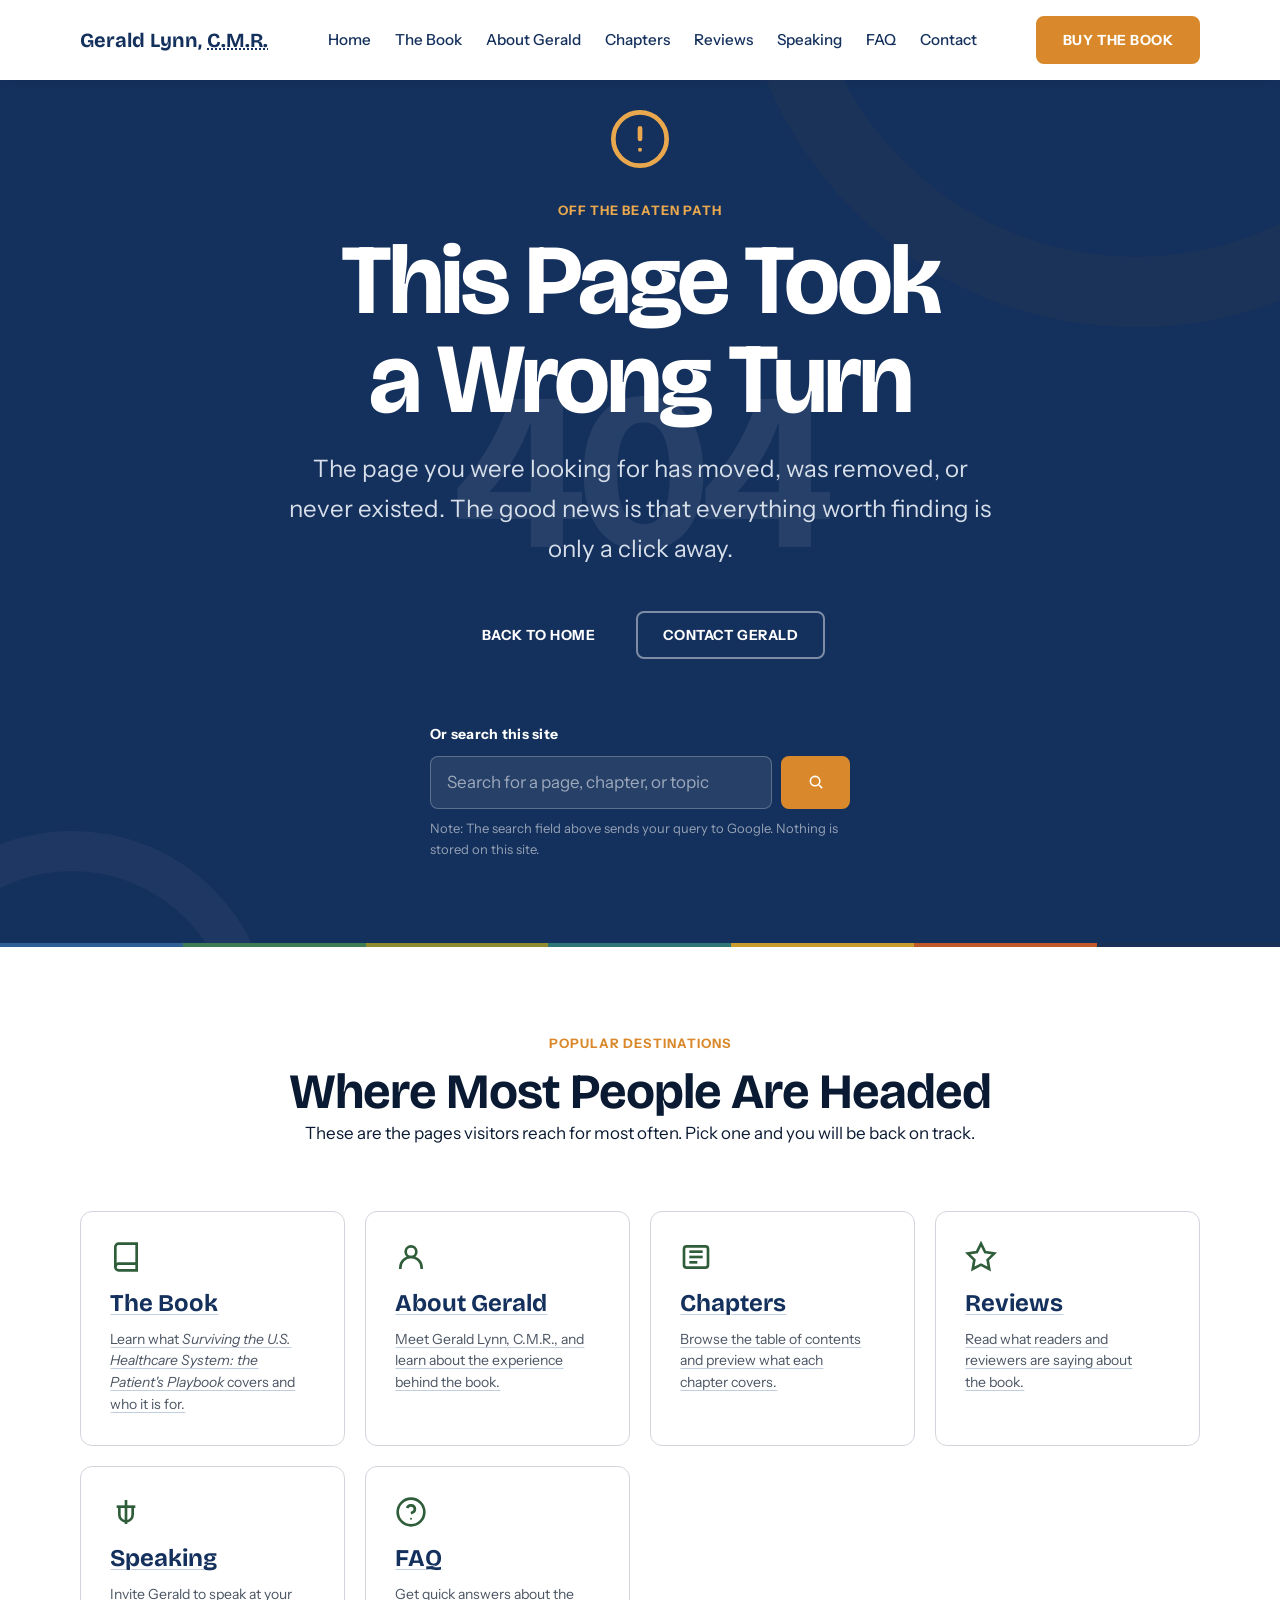
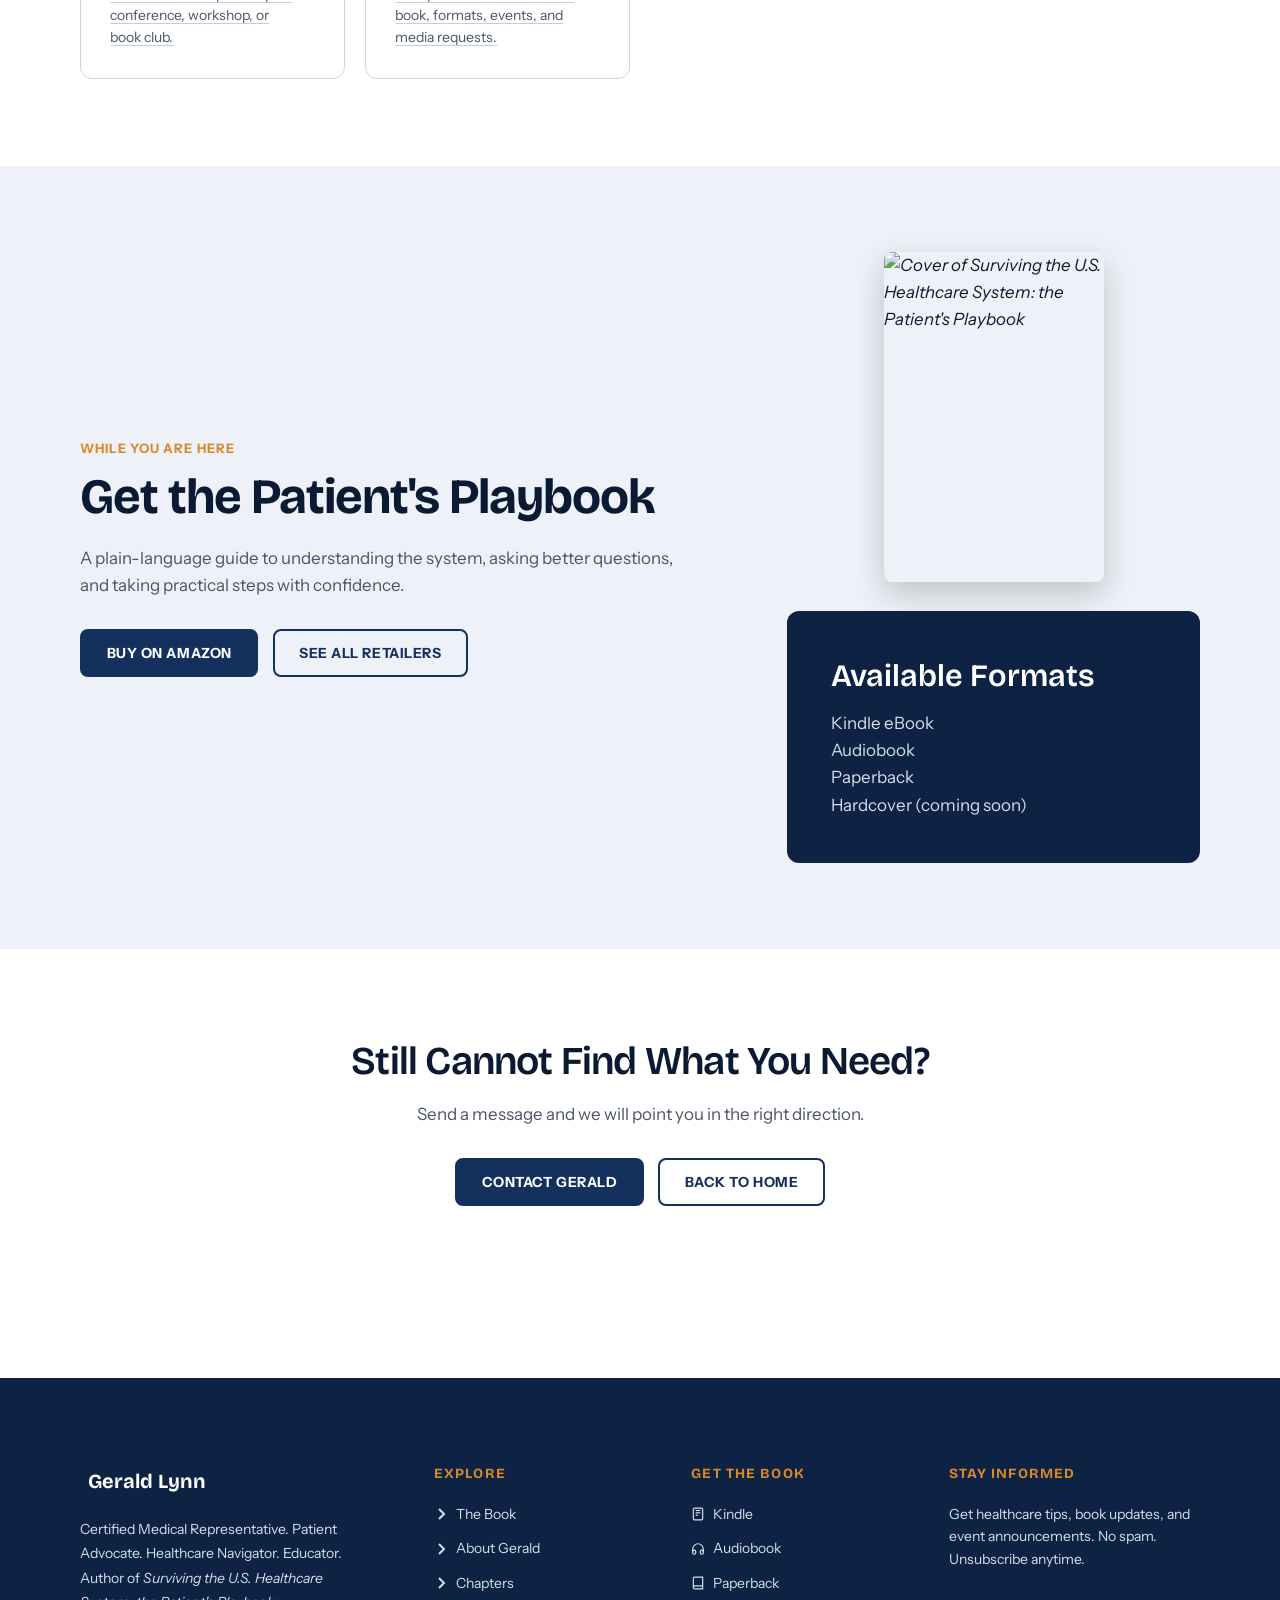
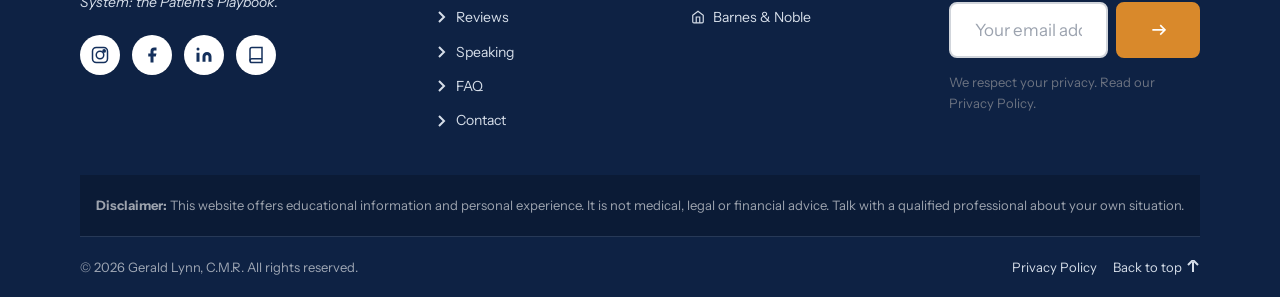
==== commit 1eed44dd: "Update index.html" ====
--- a/404/index.html
+++ b/404/index.html
@@ -424,7 +424,7 @@
 
           <div class="reveal reveal-right">
             <img
-              src="/assets/images/book-cover-front-800w.jpg"
+              src="assets/images/book-cover-front-800w.jpg"
               alt="Cover of Surviving the U.S. Healthcare System: the Patient's Playbook"
               width="800"
               height="1200"
@@ -625,4 +625,4 @@
   <script src="/js/nav.js" defer></script>
 
 </body>
-</html>+</html>
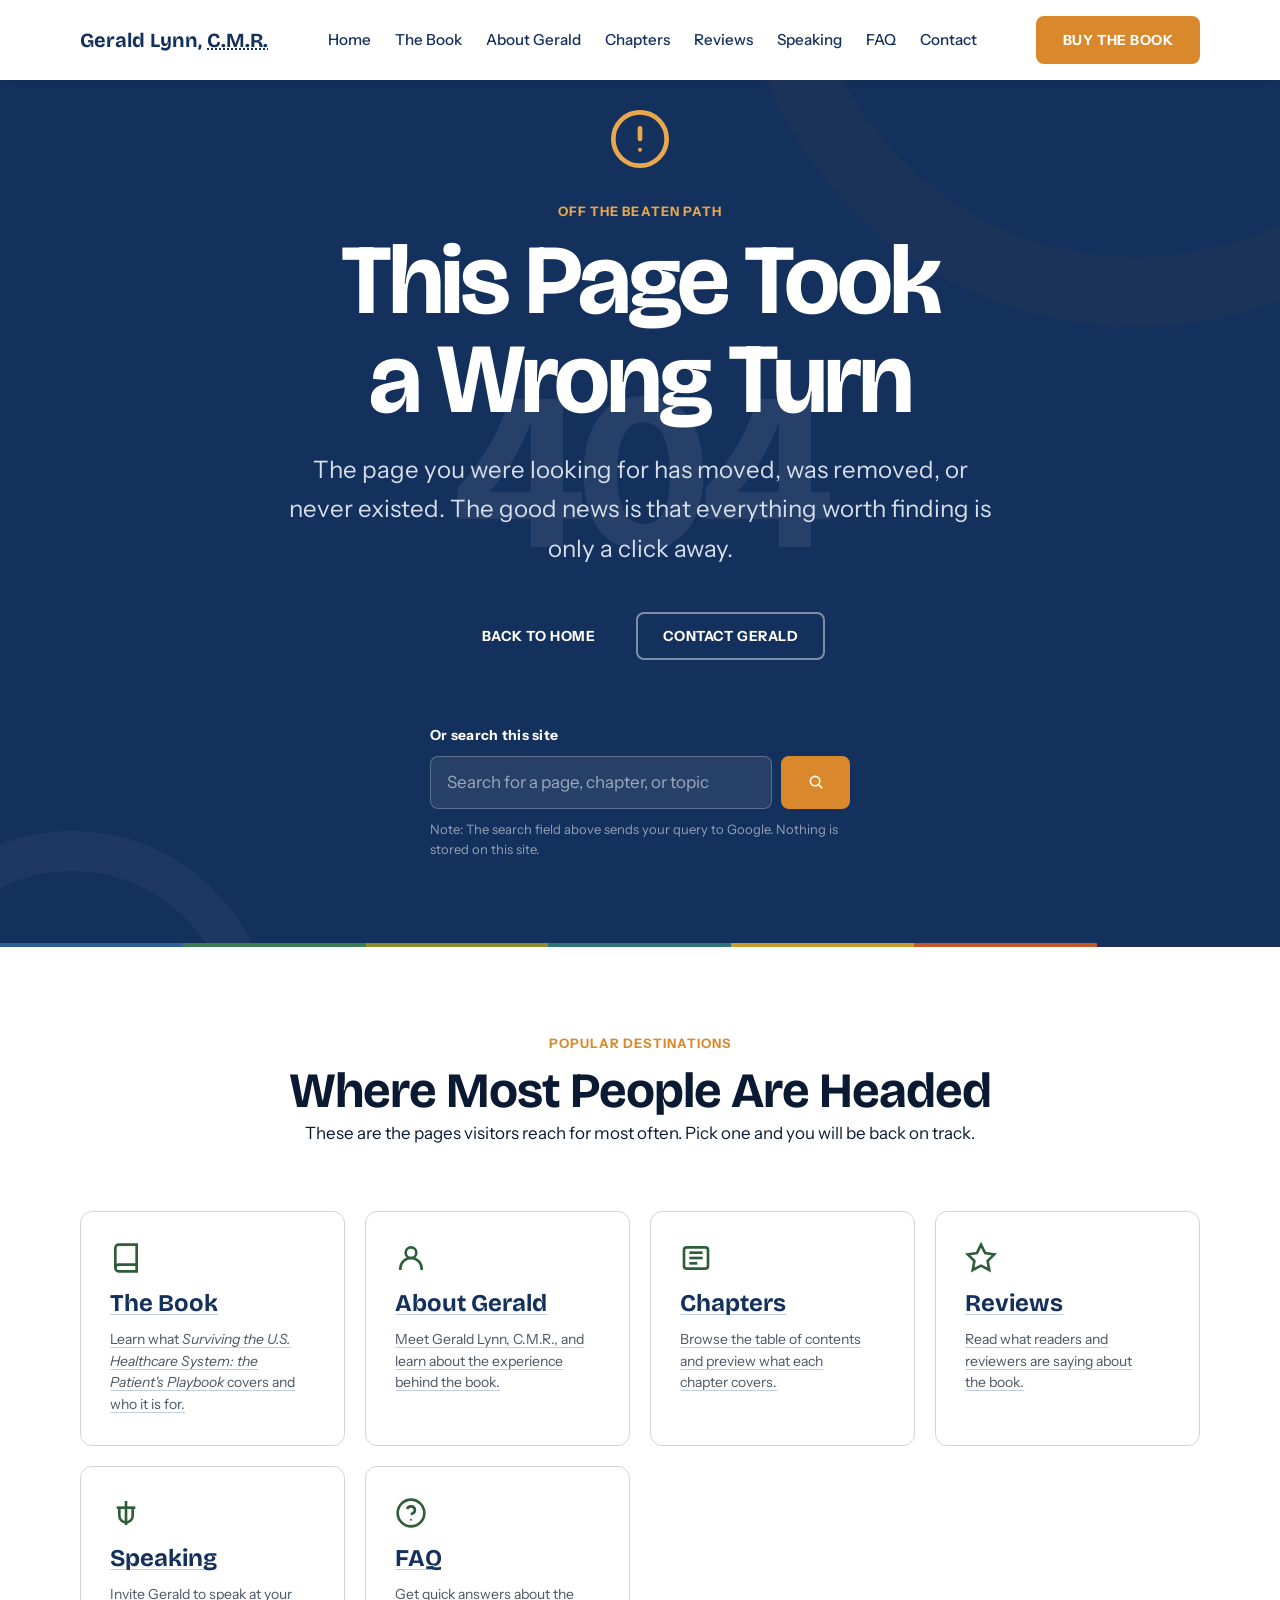
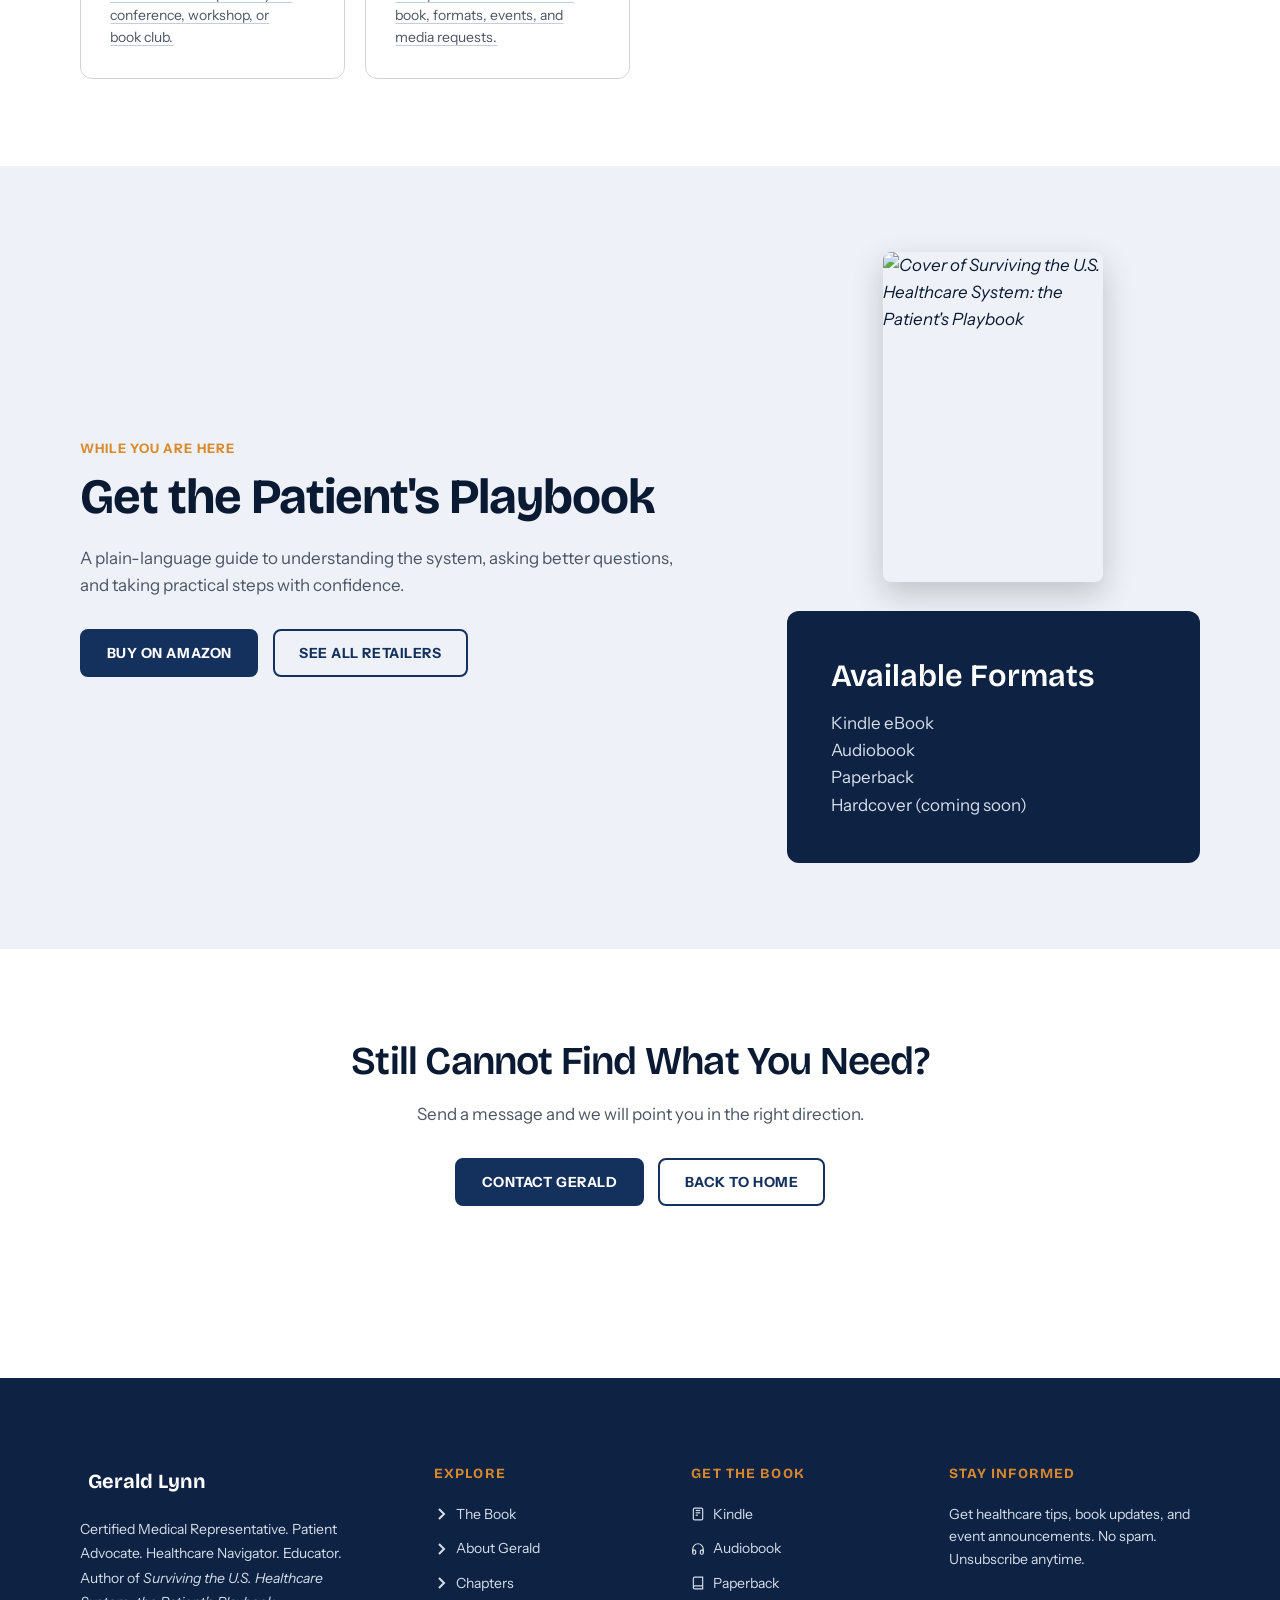
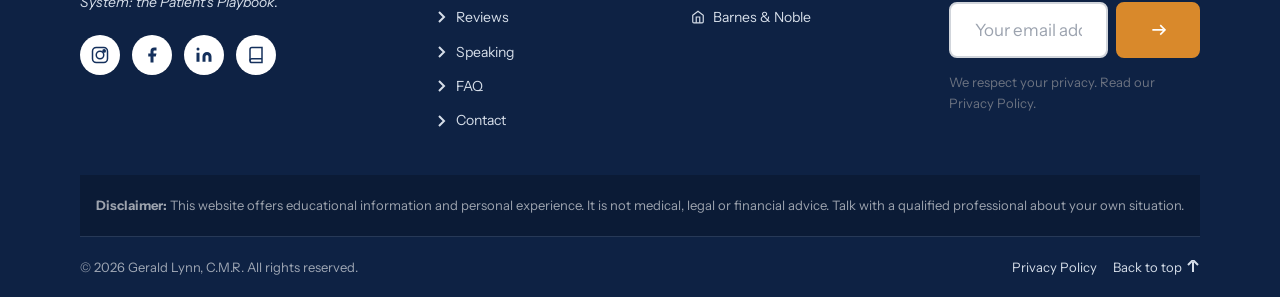
==== commit c70565b5: "Update index.html" ====
--- a/404/index.html
+++ b/404/index.html
@@ -556,7 +556,9 @@
           <p class="footer-newsletter__desc">
             Get healthcare tips, book updates, and event announcements. No spam. Unsubscribe anytime.
           </p>
-          <form class="newsletter-inline" id="footer-newsletter-form" data-form="newsletter" novalidate>
+          <form class="newsletter-inline" id="footer-newsletter-form" data-form="newsletter" action="https://formspree.io/f/mdeejpdq" method="POST" novalidate>
+  <input type="hidden" name="form_type" value="newsletter">
+  <label for="footer-newsletter-email" class="sr-only">Email address</label>
             <label for="footer-newsletter-email" class="sr-only">Email address</label>
             <input type="email" id="footer-newsletter-email" name="email" class="form-input" placeholder="Your email address" required autocomplete="email" aria-required="true">
             <div class="form-hp" aria-hidden="true">
--- a/css/style.css
+++ b/css/style.css
@@ -3042,62 +3042,11 @@
 
 
 /* ==========================================================================
-   SECTION 27: SCROLL REVEAL ANIMATIONS
-   Base state for scroll-triggered reveals. Activated by animations.js.
+   SECTION 27: SCROLL REVEAL STAGGER DELAYS
+   Base visibility is controlled by the REVEAL SYSTEM block at the bottom
+   of this file. These classes only add transition-delay for staggering.
    ========================================================================== */
 
-.reveal {
-  opacity: 0;
-  transform: translateY(20px);
-  transition: opacity var(--duration-slow) var(--ease-out),
-              transform var(--duration-slow) var(--ease-out);
-  will-change: opacity, transform;
-}
-
-.reveal.is-visible {
-  opacity: 1;
-  transform: translateY(0);
-}
-
-/* Directional reveals */
-.reveal-left {
-  opacity: 0;
-  transform: translateX(-24px);
-  transition: opacity var(--duration-slow) var(--ease-out),
-              transform var(--duration-slow) var(--ease-out);
-}
-
-.reveal-left.is-visible {
-  opacity: 1;
-  transform: translateX(0);
-}
-
-.reveal-right {
-  opacity: 0;
-  transform: translateX(24px);
-  transition: opacity var(--duration-slow) var(--ease-out),
-              transform var(--duration-slow) var(--ease-out);
-}
-
-.reveal-right.is-visible {
-  opacity: 1;
-  transform: translateX(0);
-}
-
-/* Scale reveal */
-.reveal-scale {
-  opacity: 0;
-  transform: scale(0.95);
-  transition: opacity var(--duration-slow) var(--ease-out),
-              transform var(--duration-slow) var(--ease-out);
-}
-
-.reveal-scale.is-visible {
-  opacity: 1;
-  transform: scale(1);
-}
-
-/* Stagger delays for child elements */
 .reveal-d1 { transition-delay: 80ms; }
 .reveal-d2 { transition-delay: 160ms; }
 .reveal-d3 { transition-delay: 240ms; }
@@ -4605,13 +4554,41 @@
   color: var(--white) !important;
 }
 
-/* =========================================
-   REVEAL SYSTEM — JS-aware
-   ========================================= */
-.js .reveal        { opacity: 0; transform: translateY(20px); }
-.js .reveal-left   { opacity: 0; transform: translateX(-24px); }
-.js .reveal-right  { opacity: 0; transform: translateX(24px); }
-.js .reveal-scale  { opacity: 0; transform: scale(0.95); }
+/* ==========================================================================
+   REVEAL SYSTEM — JS-aware (SAFE VERSION)
+   Content is visible by default.
+   It only hides when .js is on <html>, and only then animates in.
+   If JS fails to load, content still shows. If a page is restored from
+   the Back button cache, the pageshow listener re-shows everything.
+   ========================================================================== */
+.reveal,
+.reveal-left,
+.reveal-right,
+.reveal-scale {
+  opacity: 1;
+  transform: none;
+}
+
+.js .reveal {
+  opacity: 0;
+  transform: translateY(16px);
+  transition: opacity .4s, transform .4s;
+}
+.js .reveal-left {
+  opacity: 0;
+  transform: translateX(-16px);
+  transition: opacity .4s, transform .4s;
+}
+.js .reveal-right {
+  opacity: 0;
+  transform: translateX(16px);
+  transition: opacity .4s, transform .4s;
+}
+.js .reveal-scale {
+  opacity: 0;
+  transform: scale(.96);
+  transition: opacity .4s, transform .4s;
+}
 
 .js .reveal.is-visible,
 .js .reveal-left.is-visible,
@@ -4621,77 +4598,14 @@
   transform: none;
 }
 
-/* No-JS fallback: everything visible instantly */
-.no-js .reveal,
-.no-js .reveal-left,
-.no-js .reveal-right,
-.no-js .reveal-scale {
-  opacity: 1;
-  transform: none;
-}
-/* =========================================
-   MOBILE NAVIGATION
-   ========================================= */
-@media (max-width: 1023px) {
-  .nav__toggle {
-    display: inline-flex;
-    flex-direction: column;
-    justify-content: center;
-    gap: 5px;
-    background: none;
-    border: none;
-    padding: 10px;
-    cursor: pointer;
-    z-index: 9999;
+@media (prefers-reduced-motion: reduce) {
+  .js .reveal,
+  .js .reveal-left,
+  .js .reveal-right,
+  .js .reveal-scale {
+    opacity: 1;
+    transform: none;
+    transition: none;
   }
-
-  .nav__toggle-bar {
-    display: block;
-    width: 24px;
-    height: 2px;
-    background-color: var(--navy);
-    border-radius: 2px;
-  }
-
-  .nav__list {
-    position: fixed;
-    top: var(--header-height, 72px);
-    right: 0;
-    width: min(85vw, 320px);
-    height: calc(100vh - var(--header-height, 72px));
-    flex-direction: column;
-    align-items: stretch;
-    gap: 0;
-    background-color: var(--white);
-    padding: var(--sp-md);
-    transform: translateX(100%);
-    transition: transform 0.25s ease;
-    box-shadow: -8px 0 30px rgba(0,0,0,0.1);
-    overflow-y: auto;
-    z-index: 9998;
-  }
-
-  .nav__list.is-open {
-    transform: translateX(0);
-  }
-
-  .nav__item {
-    border-bottom: 1px solid var(--gray-100);
-  }
-
-  .nav__item:last-child {
-    border-bottom: none;
-  }
-
-  .nav__link {
-    display: block;
-    padding: var(--sp-sm) var(--sp-xs);
-    font-size: 1rem;
-  }
-}
-
-@media (min-width: 1024px) {
-  .nav__toggle {
-    display: none !important;
-  }
-}+}
+
--- a/css/header.css
+++ b/css/header.css
@@ -68,12 +68,14 @@
   display: flex;
   align-items: center;
   justify-content: space-between;
+  gap: var(--sp-sm);
 }
 
 .header__logo {
   display: flex;
   align-items: center;
   text-decoration: none;
+  min-width: 0;
 }
 
 .header__wordmark {
@@ -83,10 +85,12 @@
   color: var(--navy);
 }
 
-/* Desktop Navigation */
+/* Desktop navigation (base) */
 .nav {
   display: flex;
   align-items: center;
+  position: relative;
+  flex-shrink: 0;
 }
 
 .nav__list {
@@ -113,11 +117,6 @@
   color: var(--gold);
 }
 
-/* Hide mobile toggle on desktop */
-.nav__toggle {
-  display: none;
-}
-
 /* =========================================
    RIGHT-SIDE TAB RAIL (DESKTOP ONLY)
    ========================================= */
@@ -138,7 +137,7 @@
   justify-content: flex-end;
   text-decoration: none;
   position: relative;
-  right: -10px; /* Pushes tabs slightly off-screen */
+  right: -10px;
   transition: right 0.2s ease;
 }
 
@@ -172,7 +171,6 @@
   box-shadow: -2px 2px 8px rgba(0,0,0,0.1);
 }
 
-/* Tab Rail Colors */
 .tab-rail__tab--blue { background-color: var(--tab-blue); }
 .tab-rail__tab--green { background-color: var(--tab-green); }
 .tab-rail__tab--teal { background-color: var(--tab-teal); }
@@ -182,8 +180,153 @@
 .tab-rail__tab--navy { background-color: var(--tab-navy); }
 .tab-rail__tab--gold { background-color: var(--gold); }
 
-/* Hide mobile menu elements on desktop */
+/* =========================================
+   FOOTER-ADJACENT HEADER BUTTON
+   ========================================= */
+.header__cta {
+  flex-shrink: 0;
+}
+
+/* =========================================
+   MOBILE NAV (single source of truth)
+   Below 1024px: toggle visible, links in a dropdown.
+   ========================================= */
+@media (max-width: 1023px) {
+  .header__inner {
+    padding-block: 0.75rem;
+  }
+
+  .header__wordmark {
+    font-size: 1.05rem;
+    white-space: nowrap;
+    overflow: hidden;
+    text-overflow: ellipsis;
+  }
+
+  /* Small phones: hide the header button so the menu toggle always fits */
+  @media (max-width: 479px) {
+    .header__cta {
+      display: none;
+    }
+  }
+
+  .nav {
+    position: static;
+    flex-shrink: 0;
+  }
+
+  .nav__toggle {
+    display: flex;
+    flex-direction: column;
+    justify-content: center;
+    gap: 5px;
+    width: 44px;
+    height: 44px;
+    padding: 10px;
+    background: none;
+    border: none;
+    cursor: pointer;
+    position: relative;
+    z-index: 10001;
+  }
+
+  .nav__toggle-bar {
+    display: block;
+    width: 24px;
+    height: 2px;
+    background-color: var(--navy);
+    border-radius: 2px;
+  }
+
+  .nav__list {
+    display: none;
+    position: absolute;
+    top: 100%;
+    left: 0;
+    right: 0;
+    flex-direction: column;
+    align-items: stretch;
+    gap: 0;
+    padding: var(--sp-sm) var(--container-pad);
+    background-color: var(--white);
+    box-shadow: 0 10px 25px rgba(11, 26, 51, 0.12);
+    z-index: 9998;
+  }
+
+  .nav__list.is-open {
+    display: flex;
+  }
+
+  .nav__item {
+    width: 100%;
+    border-bottom: 1px solid var(--gray-100);
+  }
+
+  .nav__item:last-child {
+    border-bottom: none;
+  }
+
+  .nav__link {
+    display: block;
+    padding: var(--sp-sm) 0;
+    font-size: 1rem;
+  }
+}
+
+/* Tablet and small desktop: compact links so they fit beside the logo */
+@media (min-width: 1024px) and (max-width: 1279px) {
+  .nav__list {
+    gap: 1rem;
+  }
+
+  .nav__link {
+    font-size: 0.875rem;
+  }
+}
+
+/* Desktop: links inline, toggle hidden */
+@media (min-width: 1024px) {
+  .nav__toggle {
+    display: none;
+  }
+
+  .nav__list {
+    display: flex;
+    flex-direction: row;
+    position: static;
+    gap: 1.5rem;
+    padding: 0;
+    background: none;
+    box-shadow: none;
+  }
+
+  .nav__item {
+    width: auto;
+    border-bottom: none;
+  }
+
+  .nav__link {
+    padding: 0;
+  }
+}
+
+/* =========================================
+   HIDE UNUSED OLD MOBILE PANEL
+   The dropdown (.nav__list) is the only mobile menu.
+   ========================================= */
 .mobile-menu,
 .mobile-menu-overlay {
-  display: none;
-}+  display: none !important;
+}
+
+/* =========================================
+   HIDE COLORED TAB RAIL ON PHONES  (Plan Step 3)
+   The tab rail overlaps content on narrow screens.
+   Canonical home for this rule is css/responsive.css,
+   but it works here too if you prefer one file.
+   ========================================= */
+@media (max-width: 900px) {
+  .tab-rail {
+    display: none !important;
+  }
+}
--- a/css/responsive.css
+++ b/css/responsive.css
@@ -1801,8 +1801,7 @@
 
 html,
 body {
-  max-width: 100vw;
-  overflow-x: hidden;
+  max-width: 100%;
 }
 
 img,
@@ -1968,4 +1967,4 @@
     opacity: 1 !important;
     transform: none !important;
   }
-}+}
